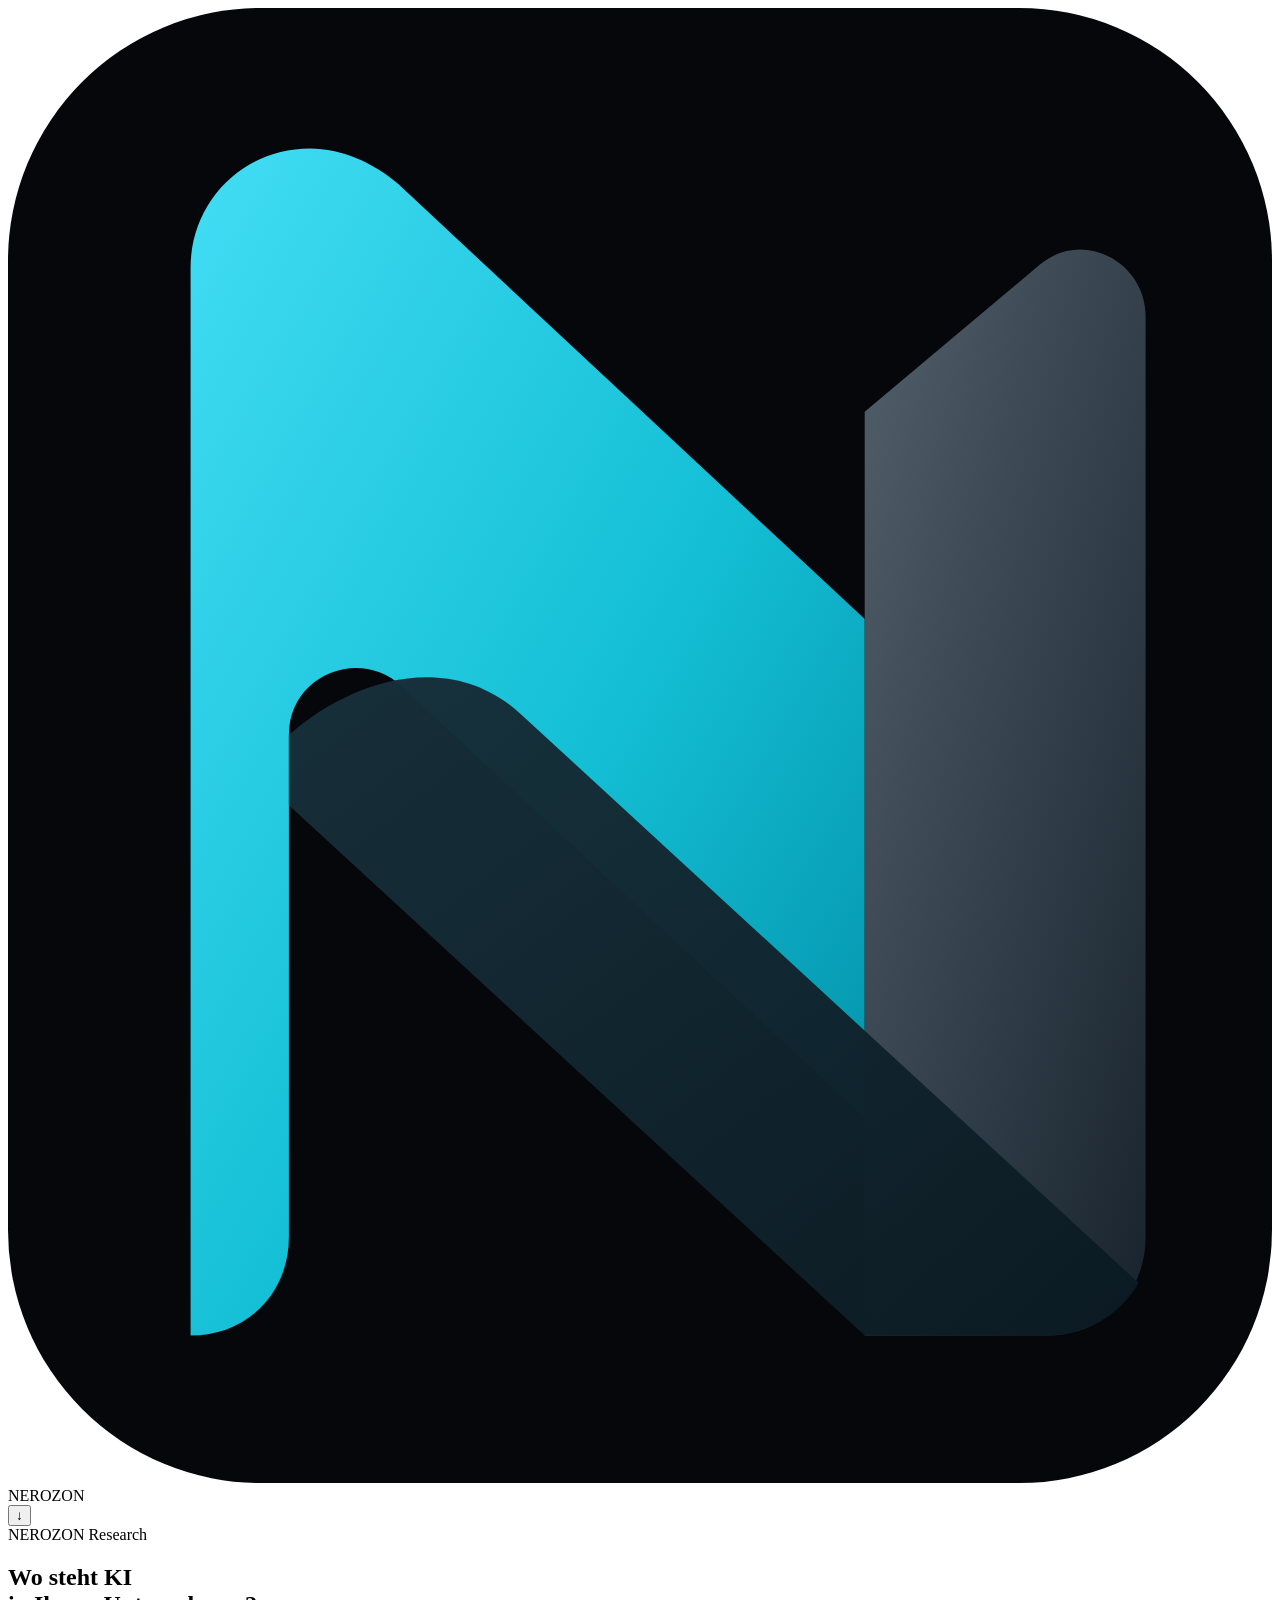
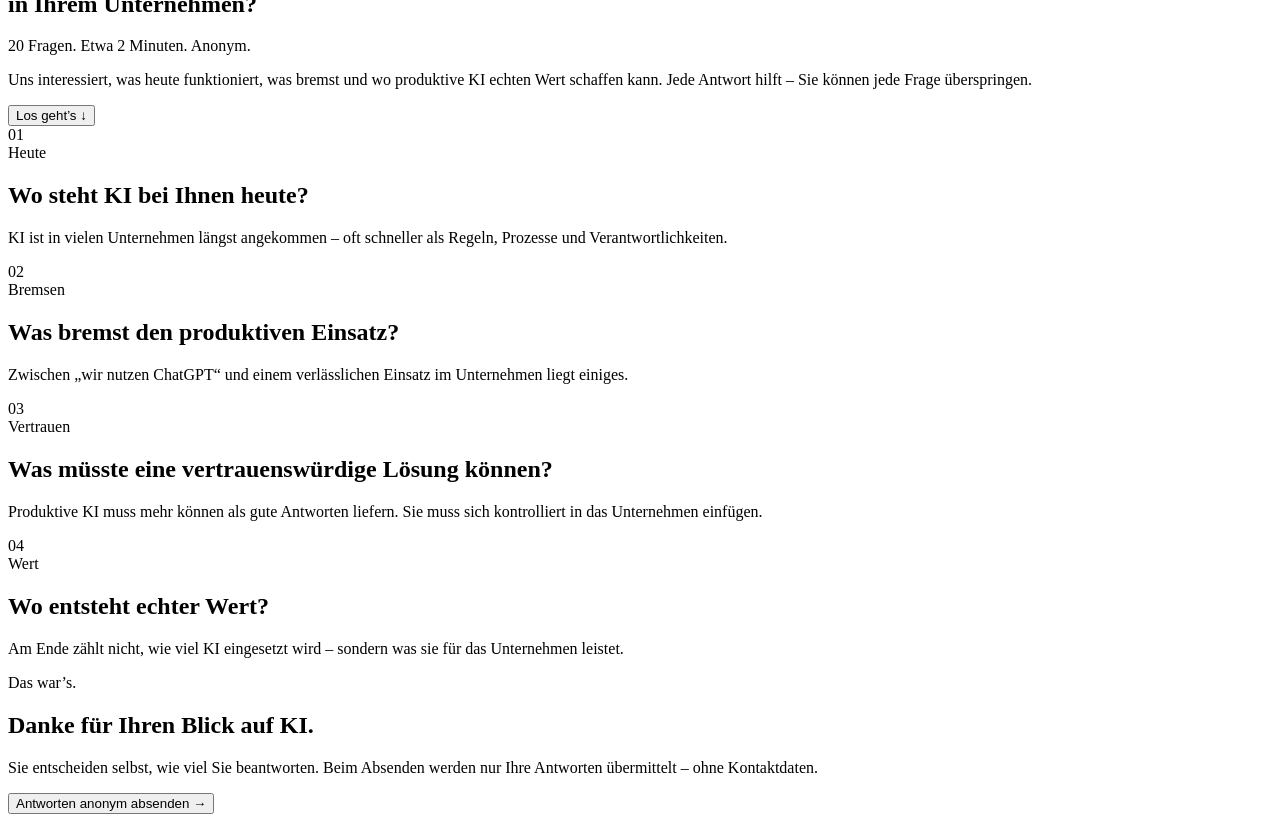
==== www/q/index.html @ 9af67f73 "feat: build questionnaire experience" ====
<!doctype html>
<html lang="de">
<head>
  <meta charset="utf-8">
  <meta name="viewport" content="width=device-width,initial-scale=1">
  <meta name="theme-color" content="#05070a">
  <title>NEROZON Research – 20 Fragen</title>
  <link rel="stylesheet" href="styles.css">
</head>
<body>
  <header class="hero" id="start">
    <div class="hero-glow"></div>
    <div class="brand-lockup" aria-label="NEROZON">
      <img src="../assets/brand/nerozon-mark.svg" alt="" class="brand-mark">
      <div class="wordmark">NEROZON</div>
    </div>
    <button class="scroll-cue" type="button" data-scroll="#intro" aria-label="Zur Einleitung scrollen"><span>↓</span></button>
  </header>

  <main>
    <section class="intro panel" id="intro">
      <div class="eyebrow">NEROZON Research</div>
      <h1>Wo steht KI<br>in Ihrem Unternehmen?</h1>
      <p>20 Fragen. Etwa 2 Minuten. Anonym.</p>
      <p class="muted">Uns interessiert, was heute funktioniert, was bremst und wo produktive KI echten Wert schaffen kann. Jede Antwort hilft – Sie können jede Frage überspringen.</p>
      <button class="continue" type="button" data-scroll="#package-1">Los geht’s <span>↓</span></button>
    </section>

    <form id="questionnaire" novalidate>
      <section class="question-package package-blue" id="package-1" data-package="1">
        <div class="package-shell">
          <div class="package-head"><span class="package-number">01</span><div><div class="eyebrow">Heute</div><h2>Wo steht KI bei Ihnen heute?</h2><p>KI ist in vielen Unternehmen längst angekommen – oft schneller als Regeln, Prozesse und Verantwortlichkeiten.</p></div></div>
          <div class="questions" id="questions-1"></div>
        </div>
      </section>
      <section class="question-package package-cyan" id="package-2" data-package="2">
        <div class="package-shell">
          <div class="package-head"><span class="package-number">02</span><div><div class="eyebrow">Bremsen</div><h2>Was bremst den produktiven Einsatz?</h2><p>Zwischen „wir nutzen ChatGPT“ und einem verlässlichen Einsatz im Unternehmen liegt einiges.</p></div></div>
          <div class="questions" id="questions-2"></div>
        </div>
      </section>
      <section class="question-package package-teal" id="package-3" data-package="3">
        <div class="package-shell">
          <div class="package-head"><span class="package-number">03</span><div><div class="eyebrow">Vertrauen</div><h2>Was müsste eine vertrauenswürdige Lösung können?</h2><p>Produktive KI muss mehr können als gute Antworten liefern. Sie muss sich kontrolliert in das Unternehmen einfügen.</p></div></div>
          <div class="questions" id="questions-3"></div>
        </div>
      </section>
      <section class="question-package package-green" id="package-4" data-package="4">
        <div class="package-shell">
          <div class="package-head"><span class="package-number">04</span><div><div class="eyebrow">Wert</div><h2>Wo entsteht echter Wert?</h2><p>Am Ende zählt nicht, wie viel KI eingesetzt wird – sondern was sie für das Unternehmen leistet.</p></div></div>
          <div class="questions" id="questions-4"></div>
        </div>
      </section>

      <section class="submit-panel panel" id="finish">
        <div class="eyebrow">Das war’s.</div>
        <h2>Danke für Ihren Blick auf KI.</h2>
        <p class="muted">Sie entscheiden selbst, wie viel Sie beantworten. Beim Absenden werden nur Ihre Antworten übermittelt – ohne Kontaktdaten.</p>
        <button class="submit-button" type="submit">Antworten anonym absenden <span>→</span></button>
        <div class="submit-state" id="submit-state" role="status" aria-live="polite"></div>
      </section>
    </form>

    <section class="contact panel" id="contact" hidden>
      <div class="eyebrow">Optional</div>
      <h2>Noch etwas, das Sie uns sagen möchten?</h2>
      <p class="muted">Diese Nachricht ist vollständig von Ihrer anonymen Umfrage getrennt.</p>
      <form id="contact-form">
        <label>Ihre Nachricht<textarea name="message" rows="5" placeholder="Ihre Nachricht an NEROZON"></textarea></label>
        <label>E-Mail <span>optional</span><input type="email" name="email" placeholder="name@unternehmen.de"></label>
        <button class="contact-button" type="submit">Nachricht senden <span>→</span></button>
        <div class="submit-state" id="contact-state" role="status" aria-live="polite"></div>
      </form>
    </section>
  </main>

  <div class="progress" aria-hidden="true"><span id="progress-bar"></span></div>
  <script src="app.js"></script>
</body>
</html>
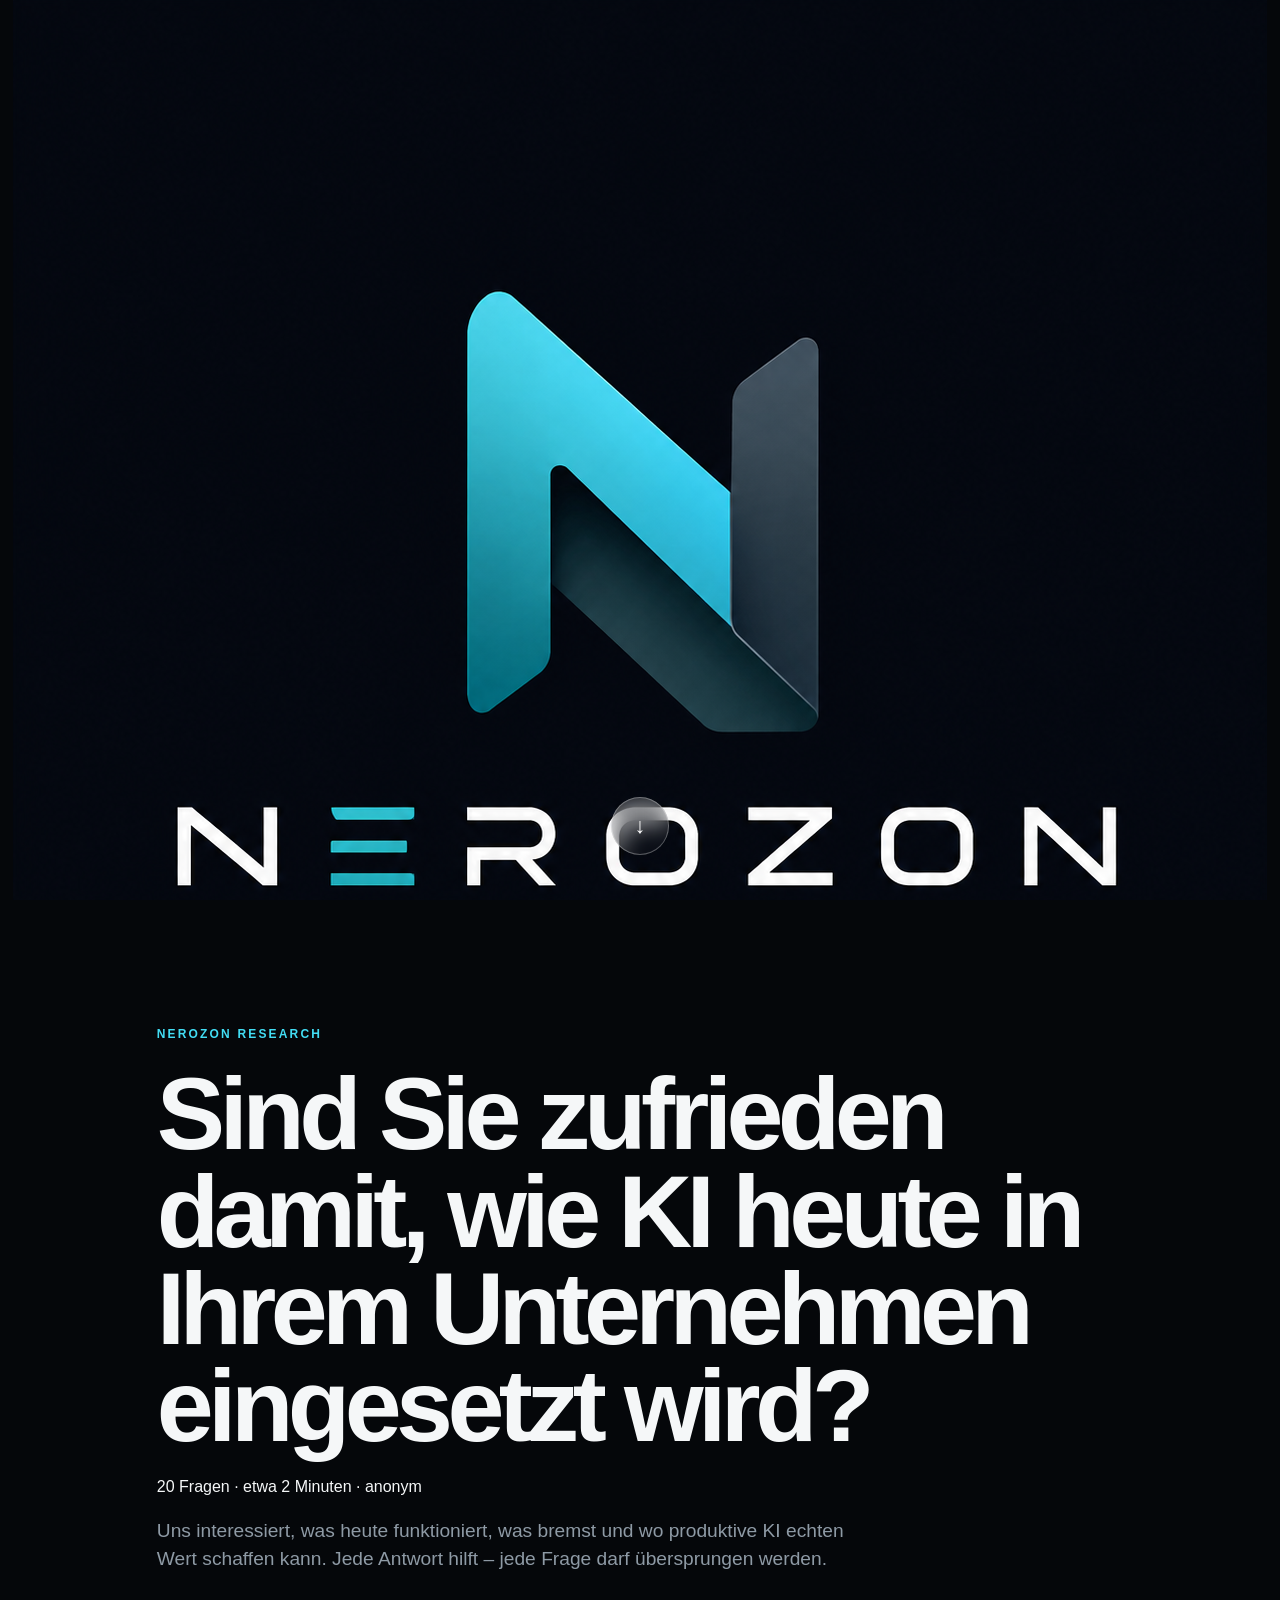
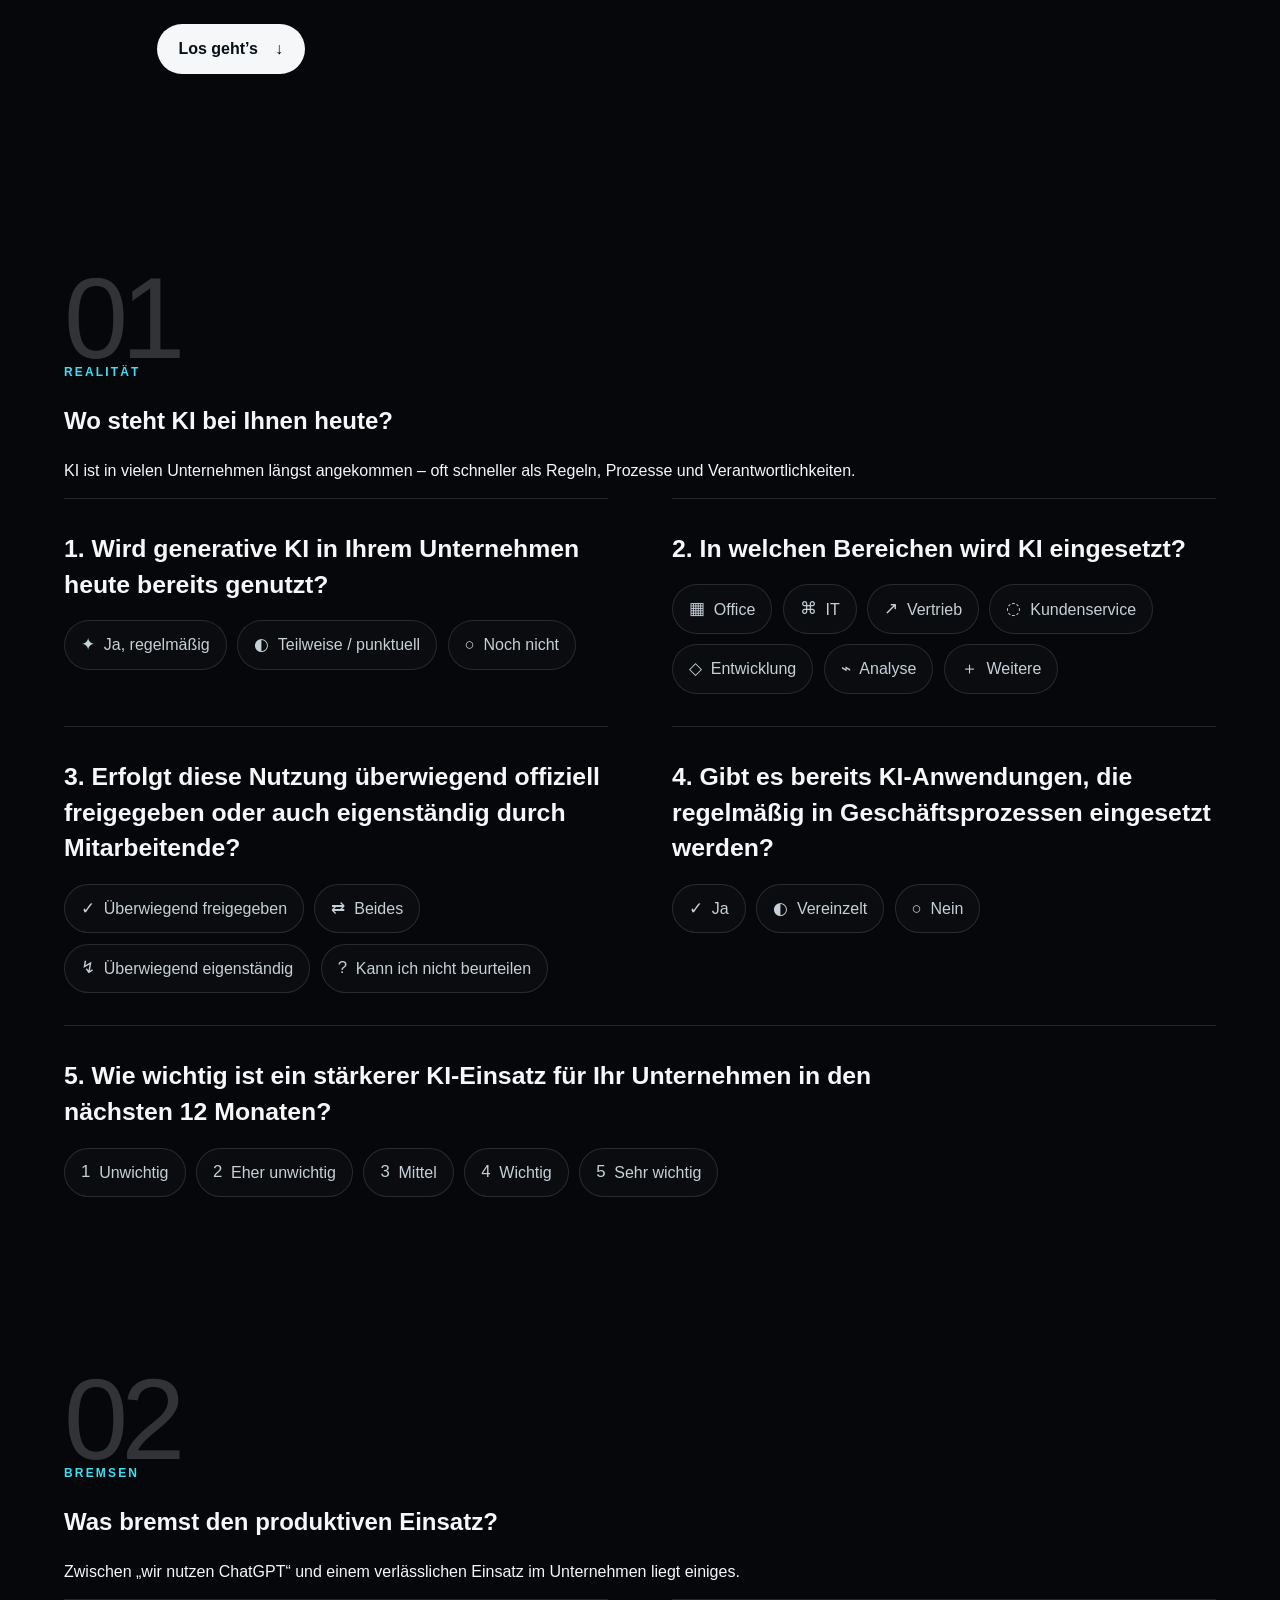
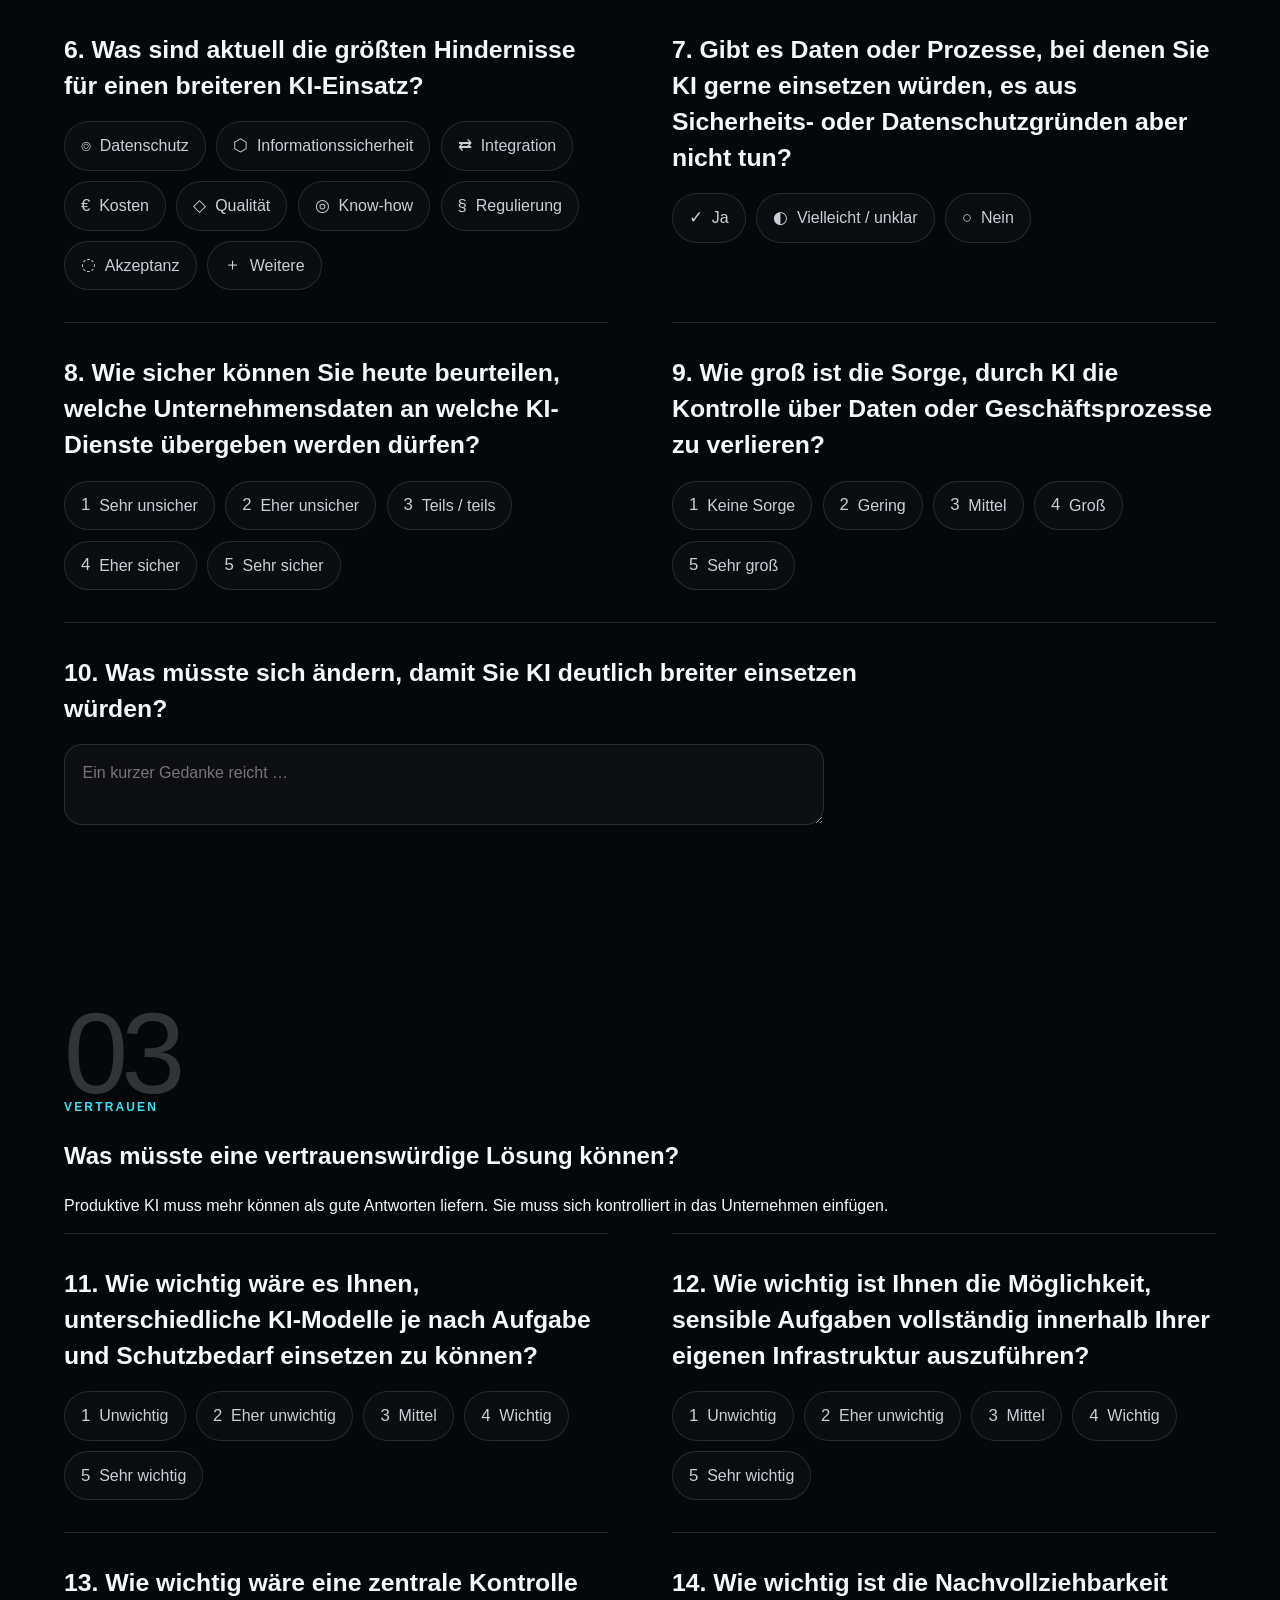
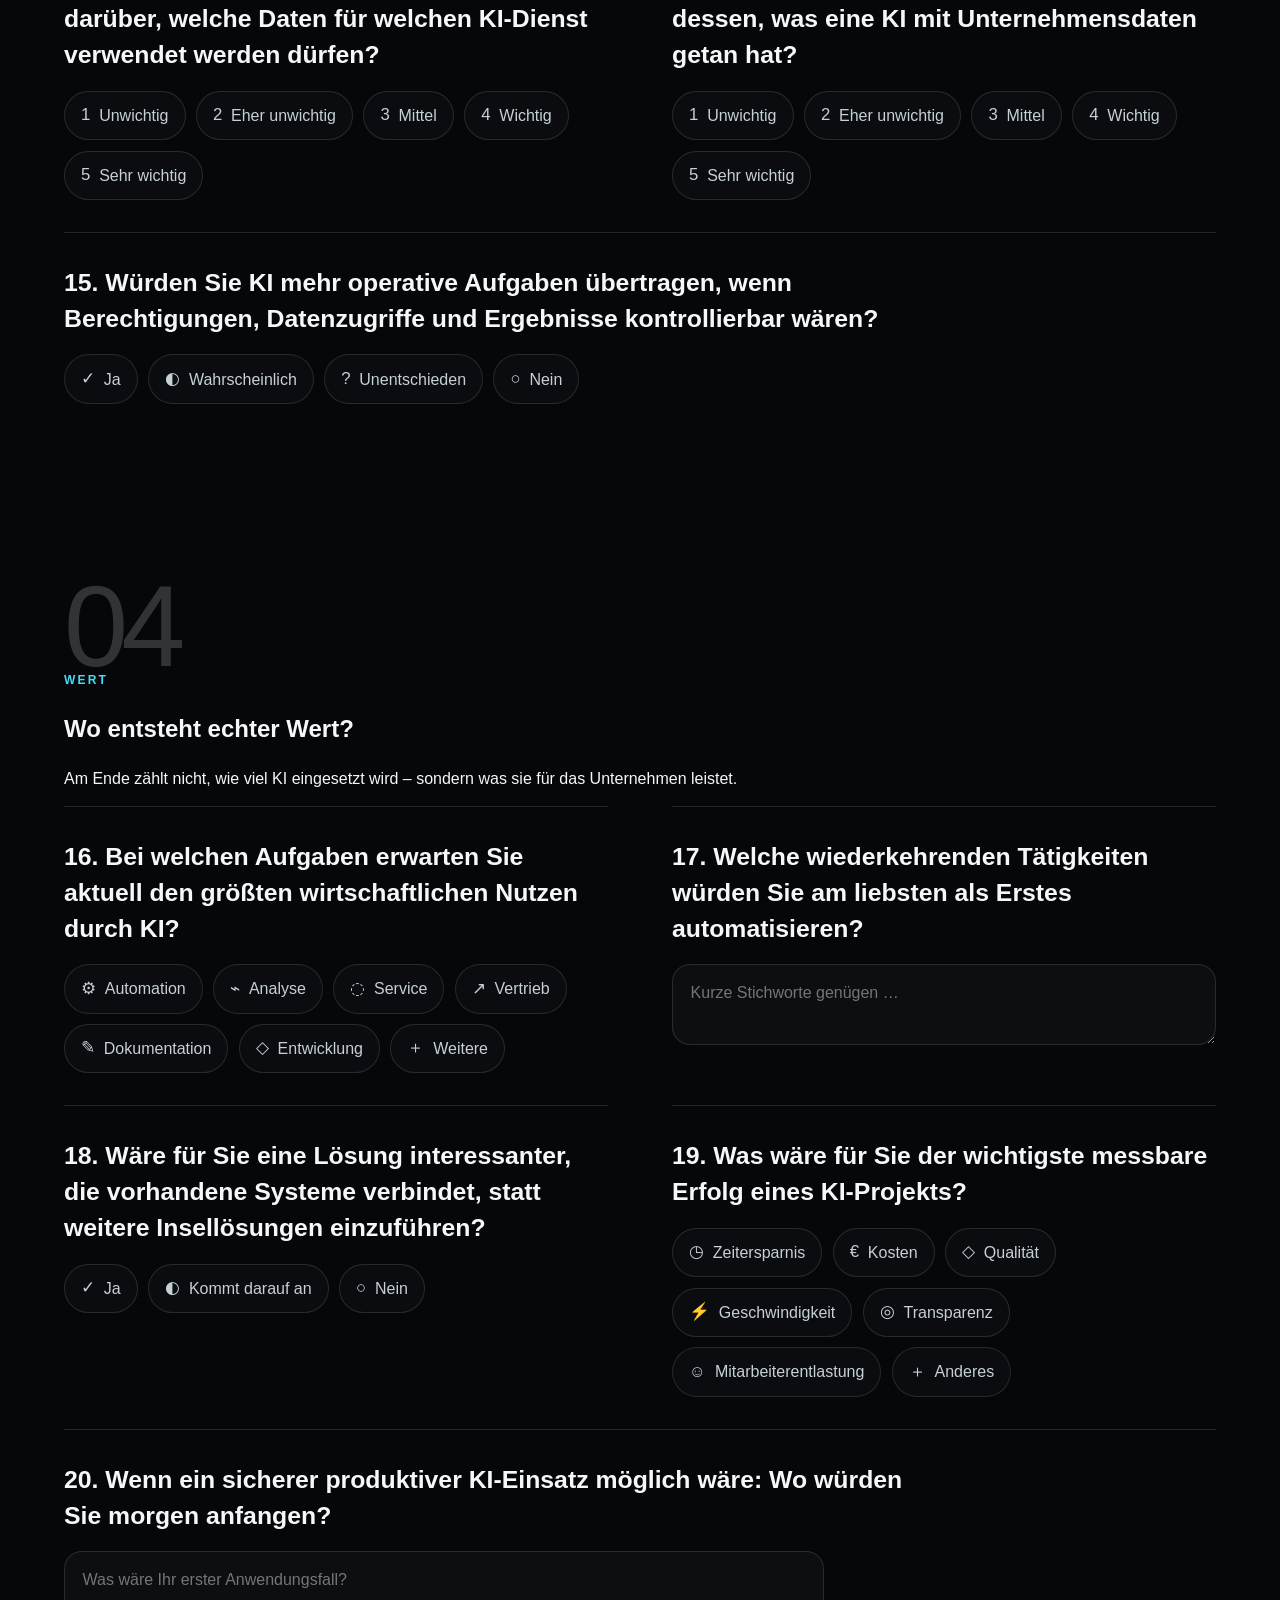
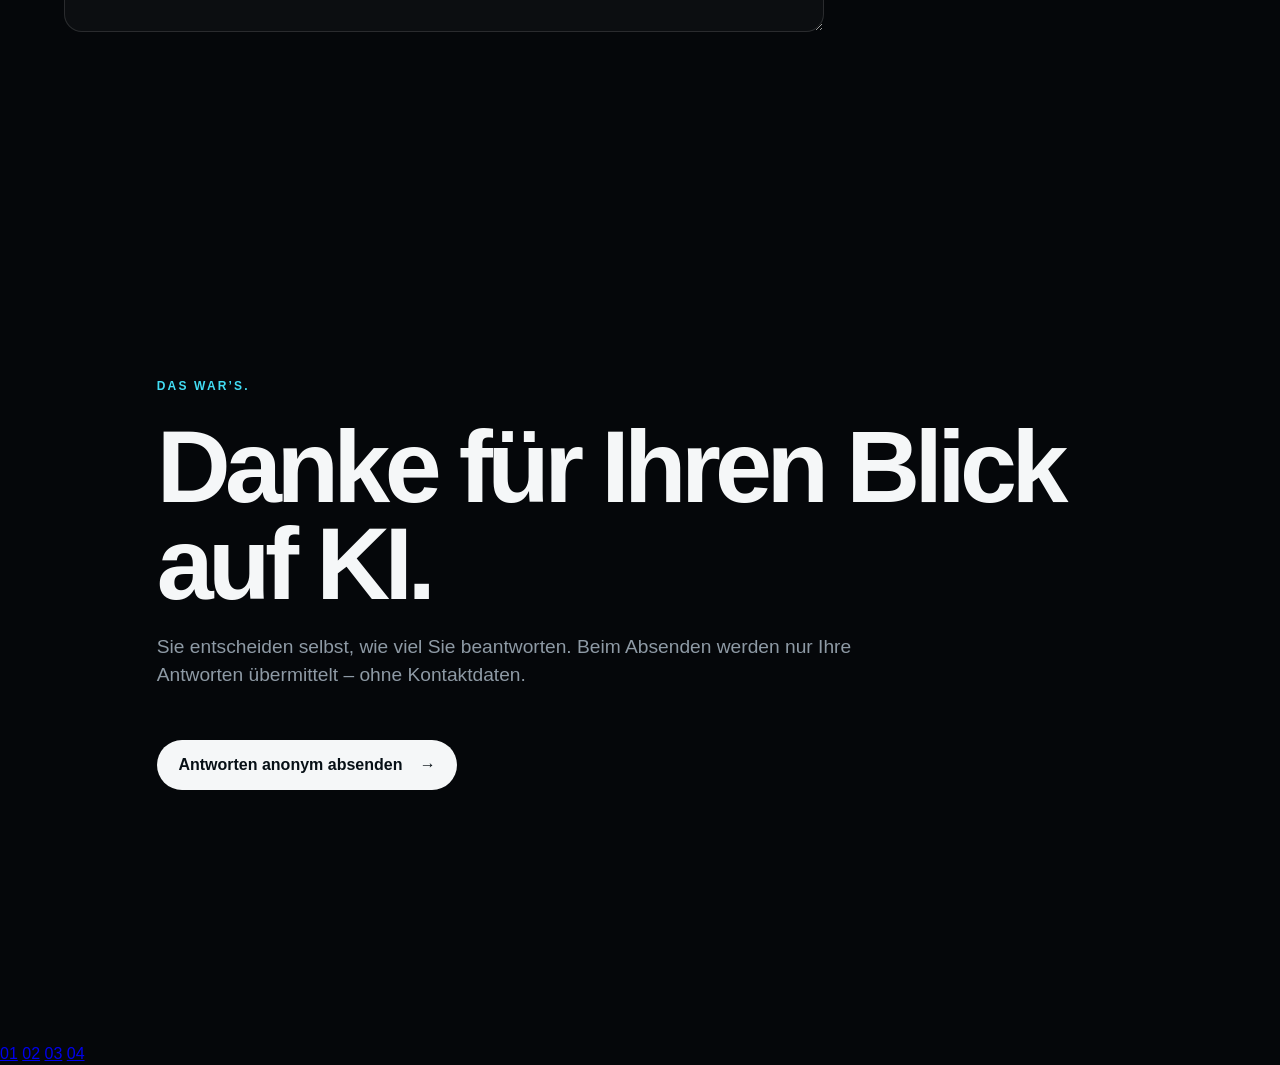
==== commit 15693e75: "feat: redesign questionnaire structure and brand treatment" ====
--- a/www/q/index.html
+++ b/www/q/index.html
@@ -3,78 +3,94 @@
 <head>
   <meta charset="utf-8">
   <meta name="viewport" content="width=device-width,initial-scale=1">
-  <meta name="theme-color" content="#05070a">
+  <meta name="theme-color" content="#030507">
   <title>NEROZON Research – 20 Fragen</title>
   <link rel="stylesheet" href="styles.css">
 </head>
 <body>
   <header class="hero" id="start">
-    <div class="hero-glow"></div>
-    <div class="brand-lockup" aria-label="NEROZON">
-      <img src="../assets/brand/nerozon-mark.svg" alt="" class="brand-mark">
-      <div class="wordmark">NEROZON</div>
-    </div>
+    <div class="hero-shade"></div>
+    <img src="../nerozon-logo.png" alt="NEROZON" class="hero-logo">
     <button class="scroll-cue" type="button" data-scroll="#intro" aria-label="Zur Einleitung scrollen"><span>↓</span></button>
   </header>
 
   <main>
-    <section class="intro panel" id="intro">
-      <div class="eyebrow">NEROZON Research</div>
-      <h1>Wo steht KI<br>in Ihrem Unternehmen?</h1>
-      <p>20 Fragen. Etwa 2 Minuten. Anonym.</p>
-      <p class="muted">Uns interessiert, was heute funktioniert, was bremst und wo produktive KI echten Wert schaffen kann. Jede Antwort hilft – Sie können jede Frage überspringen.</p>
-      <button class="continue" type="button" data-scroll="#package-1">Los geht’s <span>↓</span></button>
+    <section class="intro panel scenic scenic-reality" id="intro">
+      <div class="content-card intro-copy">
+        <div class="eyebrow">NEROZON Research</div>
+        <h1>Sind Sie zufrieden damit, wie KI heute in Ihrem Unternehmen eingesetzt wird?</h1>
+        <p class="factline">20 Fragen · etwa 2 Minuten · anonym</p>
+        <p class="muted">Uns interessiert, was heute funktioniert, was bremst und wo produktive KI echten Wert schaffen kann. Jede Antwort hilft – jede Frage darf übersprungen werden.</p>
+        <button class="continue" type="button" data-scroll="#package-1">Los geht’s <span>↓</span></button>
+      </div>
     </section>
 
     <form id="questionnaire" novalidate>
-      <section class="question-package package-blue" id="package-1" data-package="1">
-        <div class="package-shell">
-          <div class="package-head"><span class="package-number">01</span><div><div class="eyebrow">Heute</div><h2>Wo steht KI bei Ihnen heute?</h2><p>KI ist in vielen Unternehmen längst angekommen – oft schneller als Regeln, Prozesse und Verantwortlichkeiten.</p></div></div>
-          <div class="questions" id="questions-1"></div>
+      <section class="question-package scenic scenic-reality" id="package-1" data-package="1">
+        <div class="chapter-intro">
+          <span class="package-number">01</span>
+          <div><div class="eyebrow">Realität</div><h2>Wo steht KI bei Ihnen heute?</h2><p>KI ist in vielen Unternehmen längst angekommen – oft schneller als Regeln, Prozesse und Verantwortlichkeiten.</p></div>
         </div>
-      </section>
-      <section class="question-package package-cyan" id="package-2" data-package="2">
-        <div class="package-shell">
-          <div class="package-head"><span class="package-number">02</span><div><div class="eyebrow">Bremsen</div><h2>Was bremst den produktiven Einsatz?</h2><p>Zwischen „wir nutzen ChatGPT“ und einem verlässlichen Einsatz im Unternehmen liegt einiges.</p></div></div>
-          <div class="questions" id="questions-2"></div>
-        </div>
-      </section>
-      <section class="question-package package-teal" id="package-3" data-package="3">
-        <div class="package-shell">
-          <div class="package-head"><span class="package-number">03</span><div><div class="eyebrow">Vertrauen</div><h2>Was müsste eine vertrauenswürdige Lösung können?</h2><p>Produktive KI muss mehr können als gute Antworten liefern. Sie muss sich kontrolliert in das Unternehmen einfügen.</p></div></div>
-          <div class="questions" id="questions-3"></div>
-        </div>
-      </section>
-      <section class="question-package package-green" id="package-4" data-package="4">
-        <div class="package-shell">
-          <div class="package-head"><span class="package-number">04</span><div><div class="eyebrow">Wert</div><h2>Wo entsteht echter Wert?</h2><p>Am Ende zählt nicht, wie viel KI eingesetzt wird – sondern was sie für das Unternehmen leistet.</p></div></div>
-          <div class="questions" id="questions-4"></div>
-        </div>
+        <div class="questions" id="questions-1"></div>
       </section>
 
-      <section class="submit-panel panel" id="finish">
-        <div class="eyebrow">Das war’s.</div>
-        <h2>Danke für Ihren Blick auf KI.</h2>
-        <p class="muted">Sie entscheiden selbst, wie viel Sie beantworten. Beim Absenden werden nur Ihre Antworten übermittelt – ohne Kontaktdaten.</p>
-        <button class="submit-button" type="submit">Antworten anonym absenden <span>→</span></button>
-        <div class="submit-state" id="submit-state" role="status" aria-live="polite"></div>
+      <section class="question-package scenic scenic-friction" id="package-2" data-package="2">
+        <div class="chapter-intro">
+          <span class="package-number">02</span>
+          <div><div class="eyebrow">Bremsen</div><h2>Was bremst den produktiven Einsatz?</h2><p>Zwischen „wir nutzen ChatGPT“ und einem verlässlichen Einsatz im Unternehmen liegt einiges.</p></div>
+        </div>
+        <div class="questions" id="questions-2"></div>
+      </section>
+
+      <section class="question-package scenic scenic-control" id="package-3" data-package="3">
+        <div class="chapter-intro">
+          <span class="package-number">03</span>
+          <div><div class="eyebrow">Vertrauen</div><h2>Was müsste eine vertrauenswürdige Lösung können?</h2><p>Produktive KI muss mehr können als gute Antworten liefern. Sie muss sich kontrolliert in das Unternehmen einfügen.</p></div>
+        </div>
+        <div class="questions" id="questions-3"></div>
+      </section>
+
+      <section class="question-package scenic scenic-value" id="package-4" data-package="4">
+        <div class="chapter-intro">
+          <span class="package-number">04</span>
+          <div><div class="eyebrow">Wert</div><h2>Wo entsteht echter Wert?</h2><p>Am Ende zählt nicht, wie viel KI eingesetzt wird – sondern was sie für das Unternehmen leistet.</p></div>
+        </div>
+        <div class="questions" id="questions-4"></div>
+      </section>
+
+      <section class="submit-panel panel scenic scenic-flow" id="finish">
+        <div class="content-card finish-card">
+          <div class="eyebrow">Das war’s.</div>
+          <h2>Danke für Ihren Blick auf KI.</h2>
+          <p class="muted">Sie entscheiden selbst, wie viel Sie beantworten. Beim Absenden werden nur Ihre Antworten übermittelt – ohne Kontaktdaten.</p>
+          <button class="submit-button" type="submit">Antworten anonym absenden <span>→</span></button>
+          <div class="submit-state" id="submit-state" role="status" aria-live="polite"></div>
+        </div>
       </section>
     </form>
 
     <section class="contact panel" id="contact" hidden>
-      <div class="eyebrow">Optional</div>
-      <h2>Noch etwas, das Sie uns sagen möchten?</h2>
-      <p class="muted">Diese Nachricht ist vollständig von Ihrer anonymen Umfrage getrennt.</p>
-      <form id="contact-form">
-        <label>Ihre Nachricht<textarea name="message" rows="5" placeholder="Ihre Nachricht an NEROZON"></textarea></label>
-        <label>E-Mail <span>optional</span><input type="email" name="email" placeholder="name@unternehmen.de"></label>
-        <button class="contact-button" type="submit">Nachricht senden <span>→</span></button>
-        <div class="submit-state" id="contact-state" role="status" aria-live="polite"></div>
-      </form>
+      <div class="contact-inner">
+        <div class="eyebrow">Optional · separat</div>
+        <h2>Noch etwas, das Sie uns sagen möchten?</h2>
+        <p class="muted">Diese Nachricht ist technisch und fachlich von Ihrer anonymen Umfrage getrennt.</p>
+        <form id="contact-form">
+          <label>Ihre Nachricht<textarea name="message" rows="5" placeholder="Ihre Nachricht an NEROZON"></textarea></label>
+          <label>E-Mail <span>optional</span><input type="email" name="email" placeholder="name@unternehmen.de"></label>
+          <button class="contact-button" type="submit">Nachricht senden <span>→</span></button>
+          <div class="submit-state" id="contact-state" role="status" aria-live="polite"></div>
+        </form>
+      </div>
     </section>
   </main>
 
   <div class="progress" aria-hidden="true"><span id="progress-bar"></span></div>
+  <nav class="chapter-progress" aria-label="Fortschritt">
+    <a href="#package-1" data-chapter="1">01</a><i></i>
+    <a href="#package-2" data-chapter="2">02</a><i></i>
+    <a href="#package-3" data-chapter="3">03</a><i></i>
+    <a href="#package-4" data-chapter="4">04</a>
+  </nav>
   <script src="app.js"></script>
 </body>
 </html>
--- a/www/q/styles.css
+++ b/www/q/styles.css
@@ -0,0 +1 @@
+:root{--bg:#05070a;--surface:#0b1015;--text:#f5f7f8;--muted:#8e9aa5;--line:rgba(255,255,255,.12);--accent:#42ddf4;--max:1120px}*{box-sizing:border-box}html{scroll-behavior:smooth;background:var(--bg)}body{margin:0;background:var(--bg);color:var(--text);font-family:-apple-system,BlinkMacSystemFont,"Segoe UI",Inter,Helvetica,Arial,sans-serif;line-height:1.45}.hero{height:100svh;display:grid;place-items:center;position:relative;overflow:hidden;background:radial-gradient(circle at 50% 45%,#0c222c 0,#071016 34%,#05070a 68%)}.hero-glow{position:absolute;width:65vmin;height:65vmin;border-radius:50%;background:radial-gradient(circle,rgba(66,221,244,.12),transparent 68%);filter:blur(18px);animation:breathe 5s ease-in-out infinite}.brand-lockup{position:relative;text-align:center;transform:translateY(-3vh)}.brand-mark{display:block;width:min(40vw,300px);height:min(47vw,350px);margin:auto;filter:drop-shadow(0 24px 80px rgba(20,191,213,.18))}.wordmark{font-weight:700;letter-spacing:.22em;font-size:clamp(2rem,5vw,4.6rem);margin-top:1rem}.scroll-cue{position:absolute;bottom:5vh;width:58px;height:58px;border-radius:50%;border:1px solid rgba(255,255,255,.3);background:rgba(255,255,255,.03);color:#fff;font-size:1.35rem;cursor:pointer;backdrop-filter:blur(12px);animation:cue 2s ease-in-out infinite}.panel{min-height:100svh;max-width:var(--max);margin:auto;padding:12vh 6vw;display:flex;flex-direction:column;justify-content:center}.intro h1,.submit-panel h2,.contact h2{font-size:clamp(3rem,8vw,7.5rem);line-height:.95;letter-spacing:-.055em;margin:.2em 0}.intro>p:first-of-type{font-size:clamp(1.25rem,2vw,1.8rem);color:#d8e0e5}.muted{max-width:720px;color:var(--muted);font-size:clamp(1rem,1.5vw,1.25rem)}.eyebrow{text-transform:uppercase;letter-spacing:.18em;font-size:.75rem;font-weight:700;color:var(--accent);margin-bottom:1.4rem}.continue,.submit-button,.contact-button{align-self:flex-start;margin-top:2rem;border:0;border-radius:999px;padding:1rem 1.35rem;background:#f5f7f8;color:#071016;font-weight:700;font-size:1rem;cursor:pointer}.continue span,.submit-button span,.contact-button span{margin-left:.8rem}.question-package{min-height:120svh;position:relative;padding:8vh 5vw}.package-shell{position:relative;max-width:var(--max);margin:auto;padding:7vh clamp(1rem,4vw,4rem);border:1px solid var(--line);border-radius:40px;background:linear-gradient(145deg,rgba(255,255,255,.055),rgba(255,255,255,.018));box-shadow:0 40px 120px rgba(0,0,0,.35);backdrop-filter:blur(20px)}.package-head{display:grid;grid-template-columns:auto 1fr;gap:clamp(1rem,4vw,4rem);align-items:start;margin-bottom:4rem}.package-number{font-size:clamp(3.5rem,9vw,8rem);line-height:.8;font-weight:200;letter-spacing:-.06em;color:rgba(255,255,255,.18)}.package-head h2{font-size:clamp(2rem,4vw,4rem);line-height:1;letter-spacing:-.04em;margin:0 0 1rem}.package-head p{max-width:680px;color:var(--muted);font-size:1.1rem}.question{padding:2rem 0;border-top:1px solid var(--line)}.question-title{font-size:clamp(1.15rem,2vw,1.55rem);font-weight:650;margin:0 0 1.1rem;max-width:850px}.answers{display:flex;flex-wrap:wrap;gap:.65rem}.answer{position:relative}.answer input{position:absolute;opacity:0;pointer-events:none}.answer label{display:flex;align-items:center;gap:.55rem;border:1px solid var(--line);border-radius:999px;padding:.72rem 1rem;color:#c6d0d7;background:rgba(255,255,255,.025);cursor:pointer;transition:.2s ease}.answer label:hover{border-color:rgba(255,255,255,.35);transform:translateY(-1px)}.answer input:focus-visible+label{outline:2px solid #fff;outline-offset:3px}.answer input:checked+label{color:#071016;background:var(--choice,#42ddf4);border-color:transparent;box-shadow:0 8px 30px color-mix(in srgb,var(--choice,#42ddf4) 25%,transparent)}.answer-icon{font-size:1.05em}.text-answer{width:min(100%,760px);border:1px solid var(--line);border-radius:18px;background:rgba(255,255,255,.03);color:#fff;padding:1rem 1.1rem;font:inherit;resize:vertical;min-height:64px}.text-answer:focus{outline:2px solid var(--choice,#42ddf4);outline-offset:2px}.package-blue{--choice:#5ca7ff;background:radial-gradient(circle at 10% 25%,rgba(46,109,200,.16),transparent 36%)}.package-cyan{--choice:#42ddf4;background:radial-gradient(circle at 90% 30%,rgba(66,221,244,.13),transparent 38%)}.package-teal{--choice:#45d7bd;background:radial-gradient(circle at 10% 60%,rgba(69,215,189,.13),transparent 38%)}.package-green{--choice:#75d99a;background:radial-gradient(circle at 90% 55%,rgba(117,217,154,.13),transparent 38%)}.submit-panel{align-items:flex-start}.submit-state{margin-top:1rem;color:var(--muted)}.contact[hidden]{display:none}.contact form{width:min(100%,720px);display:grid;gap:1.2rem;margin-top:2rem}.contact label{display:grid;gap:.55rem;font-weight:650}.contact label span{font-weight:400;color:var(--muted);font-size:.85rem}.contact textarea,.contact input{border:1px solid var(--line);border-radius:18px;background:rgba(255,255,255,.035);color:#fff;padding:1rem;font:inherit}.progress{position:fixed;z-index:20;top:0;left:0;width:100%;height:2px;background:transparent}.progress span{display:block;width:0;height:100%;background:linear-gradient(90deg,#5ca7ff,#42ddf4,#75d99a)}@keyframes cue{0%,100%{transform:translateY(0)}50%{transform:translateY(8px)}}@keyframes breathe{0%,100%{transform:scale(.95);opacity:.65}50%{transform:scale(1.05);opacity:1}}@media(min-width:900px){.package-shell{position:sticky;top:5vh;min-height:90svh}.questions{display:grid;grid-template-columns:1fr 1fr;column-gap:4rem}.question:nth-child(5){grid-column:1/-1}}@media(max-width:700px){.brand-mark{width:52vw;height:auto}.wordmark{font-size:2rem}.panel{padding:10vh 7vw}.question-package{padding:5vh 4vw;min-height:auto}.package-shell{border-radius:28px;padding:5vh 5vw}.package-head{grid-template-columns:1fr;gap:1.4rem}.package-number{font-size:4rem}.question{padding:1.55rem 0}.answer label{padding:.65rem .85rem;font-size:.92rem}}@media(prefers-reduced-motion:reduce){html{scroll-behavior:auto}.hero-glow,.scroll-cue{animation:none}.answer label{transition:none}}
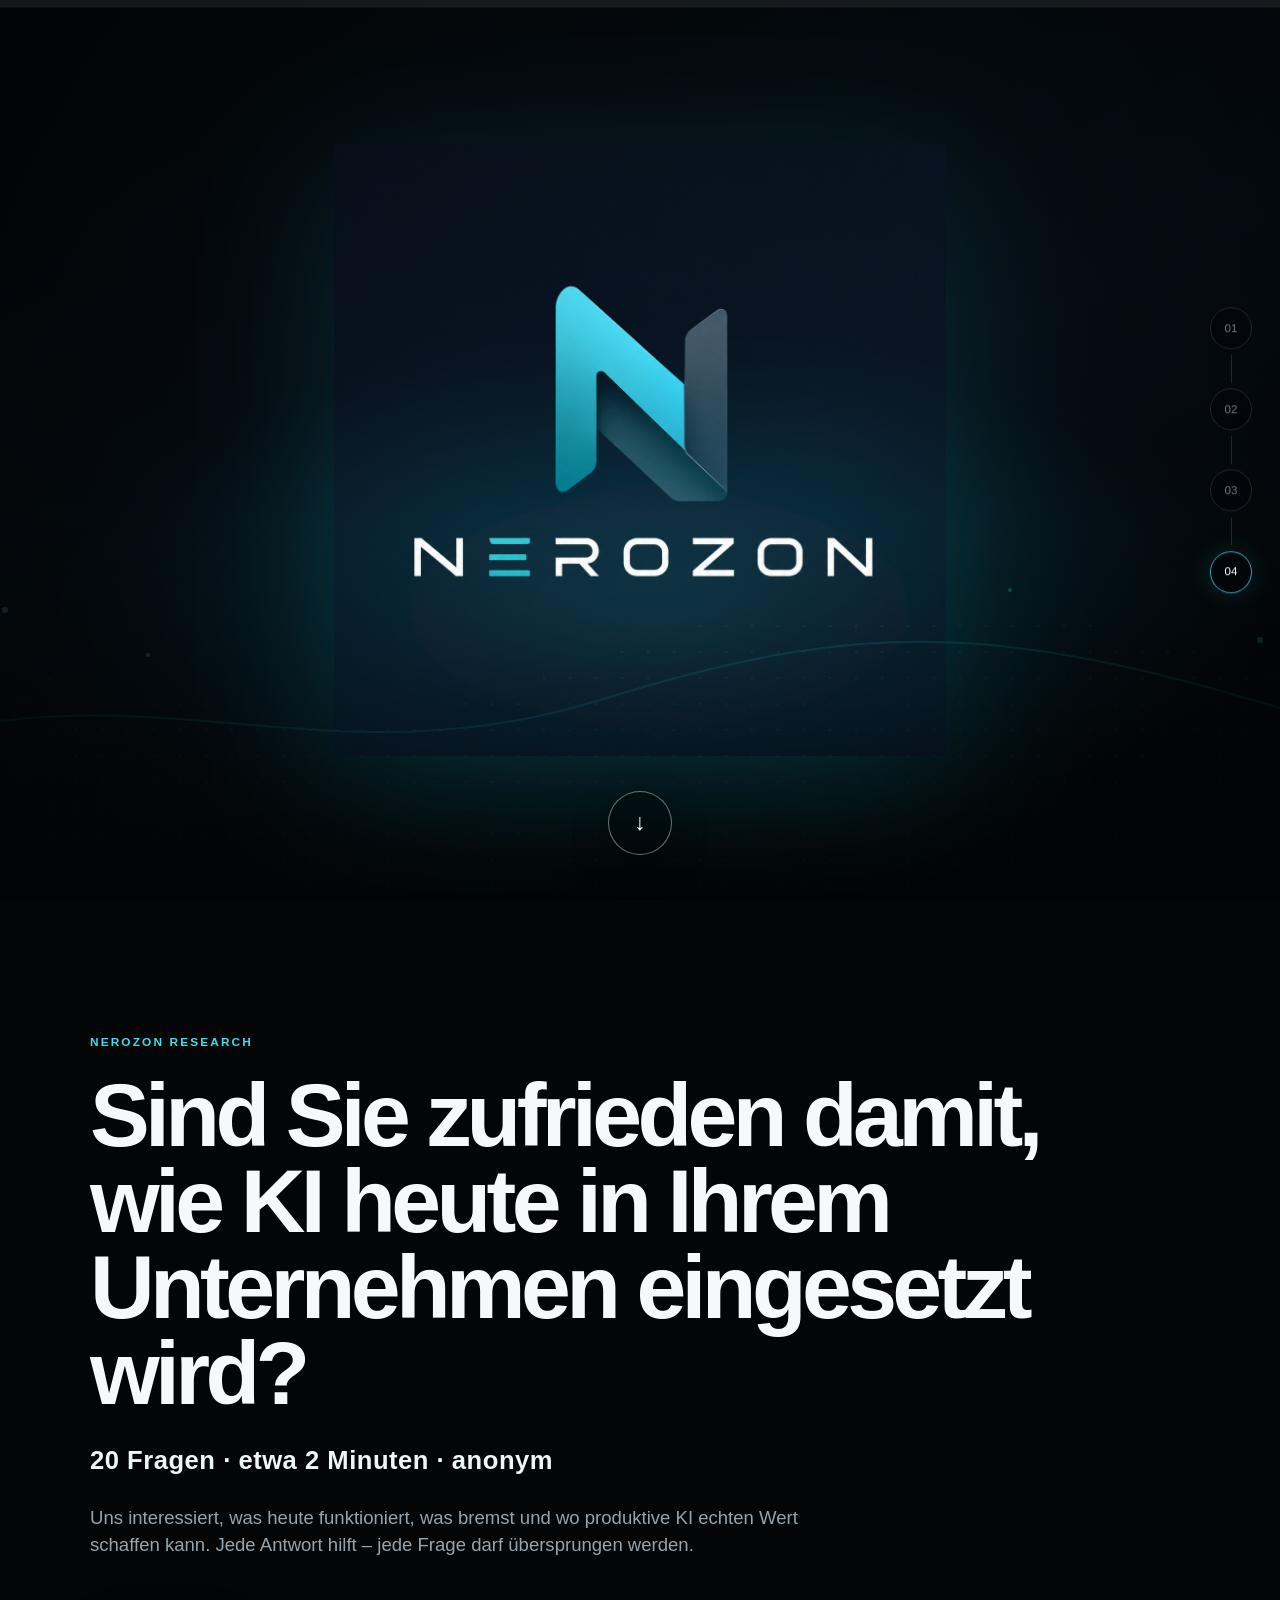
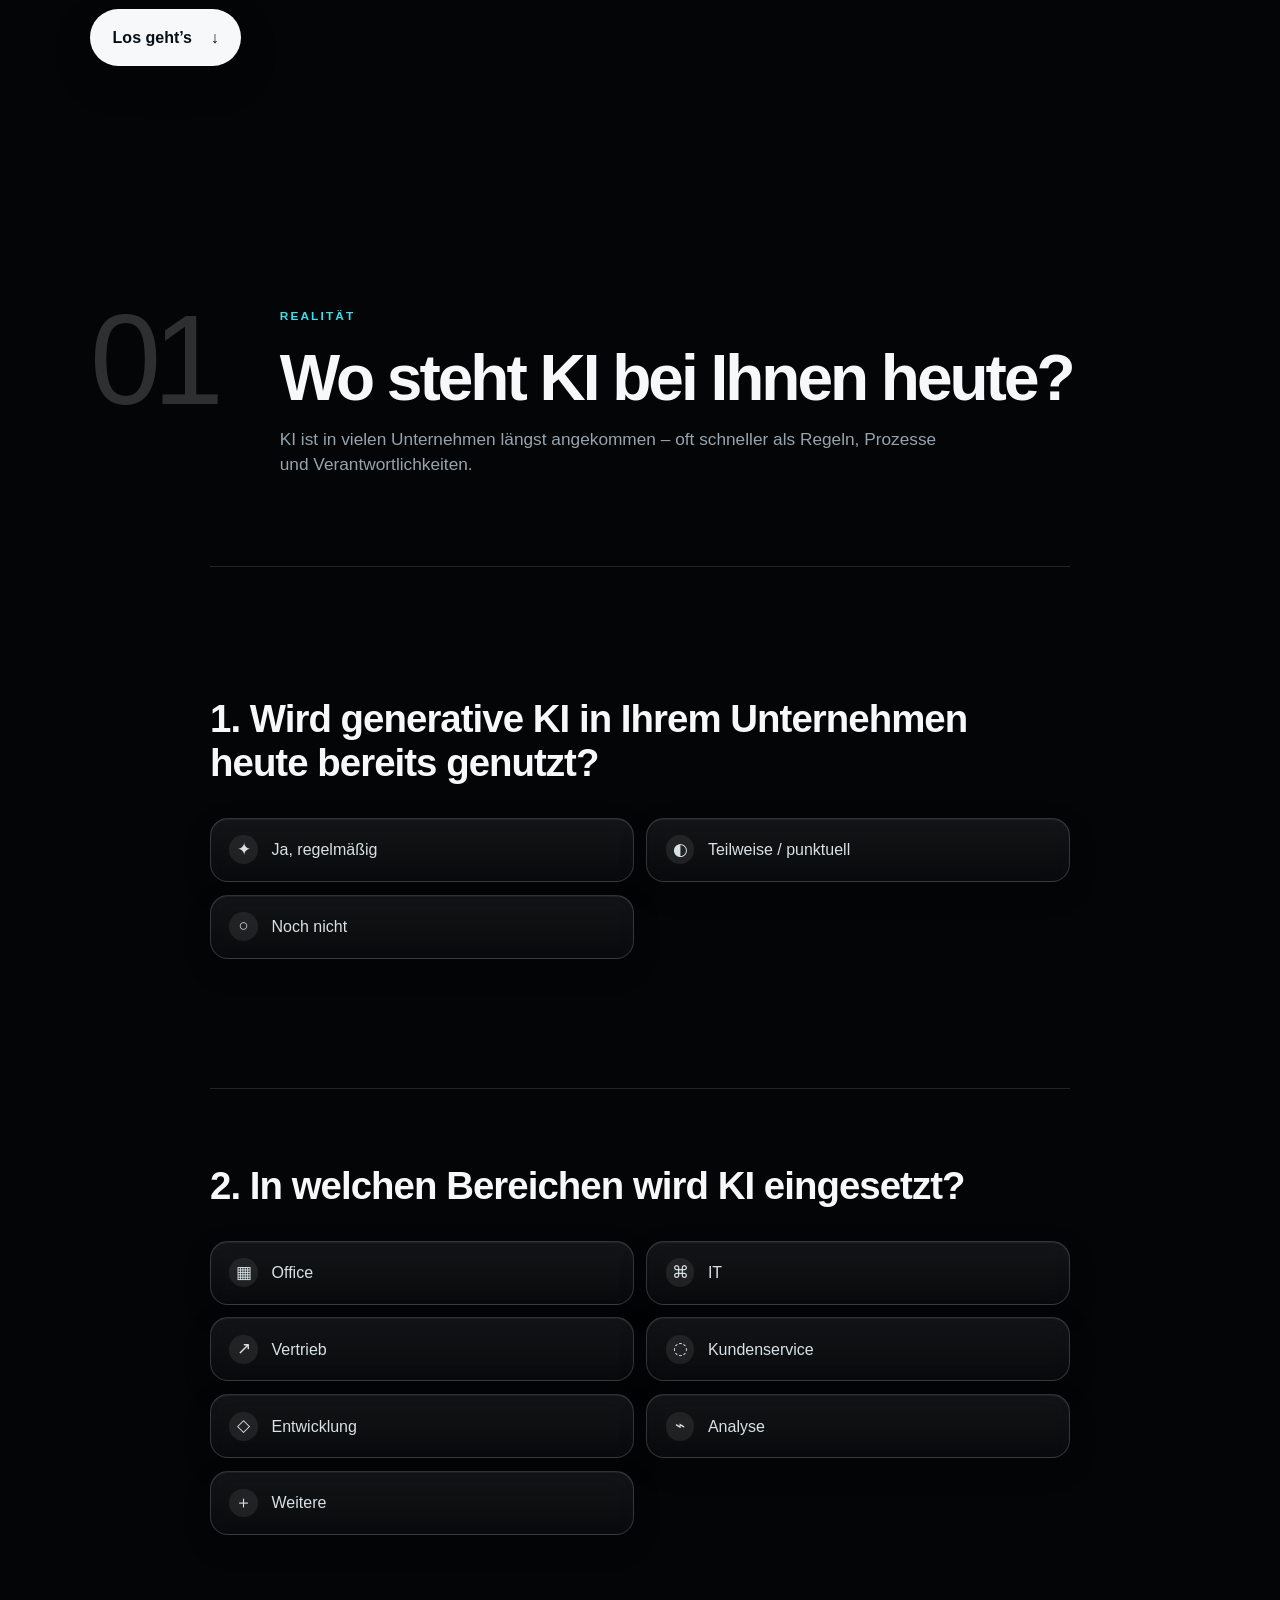
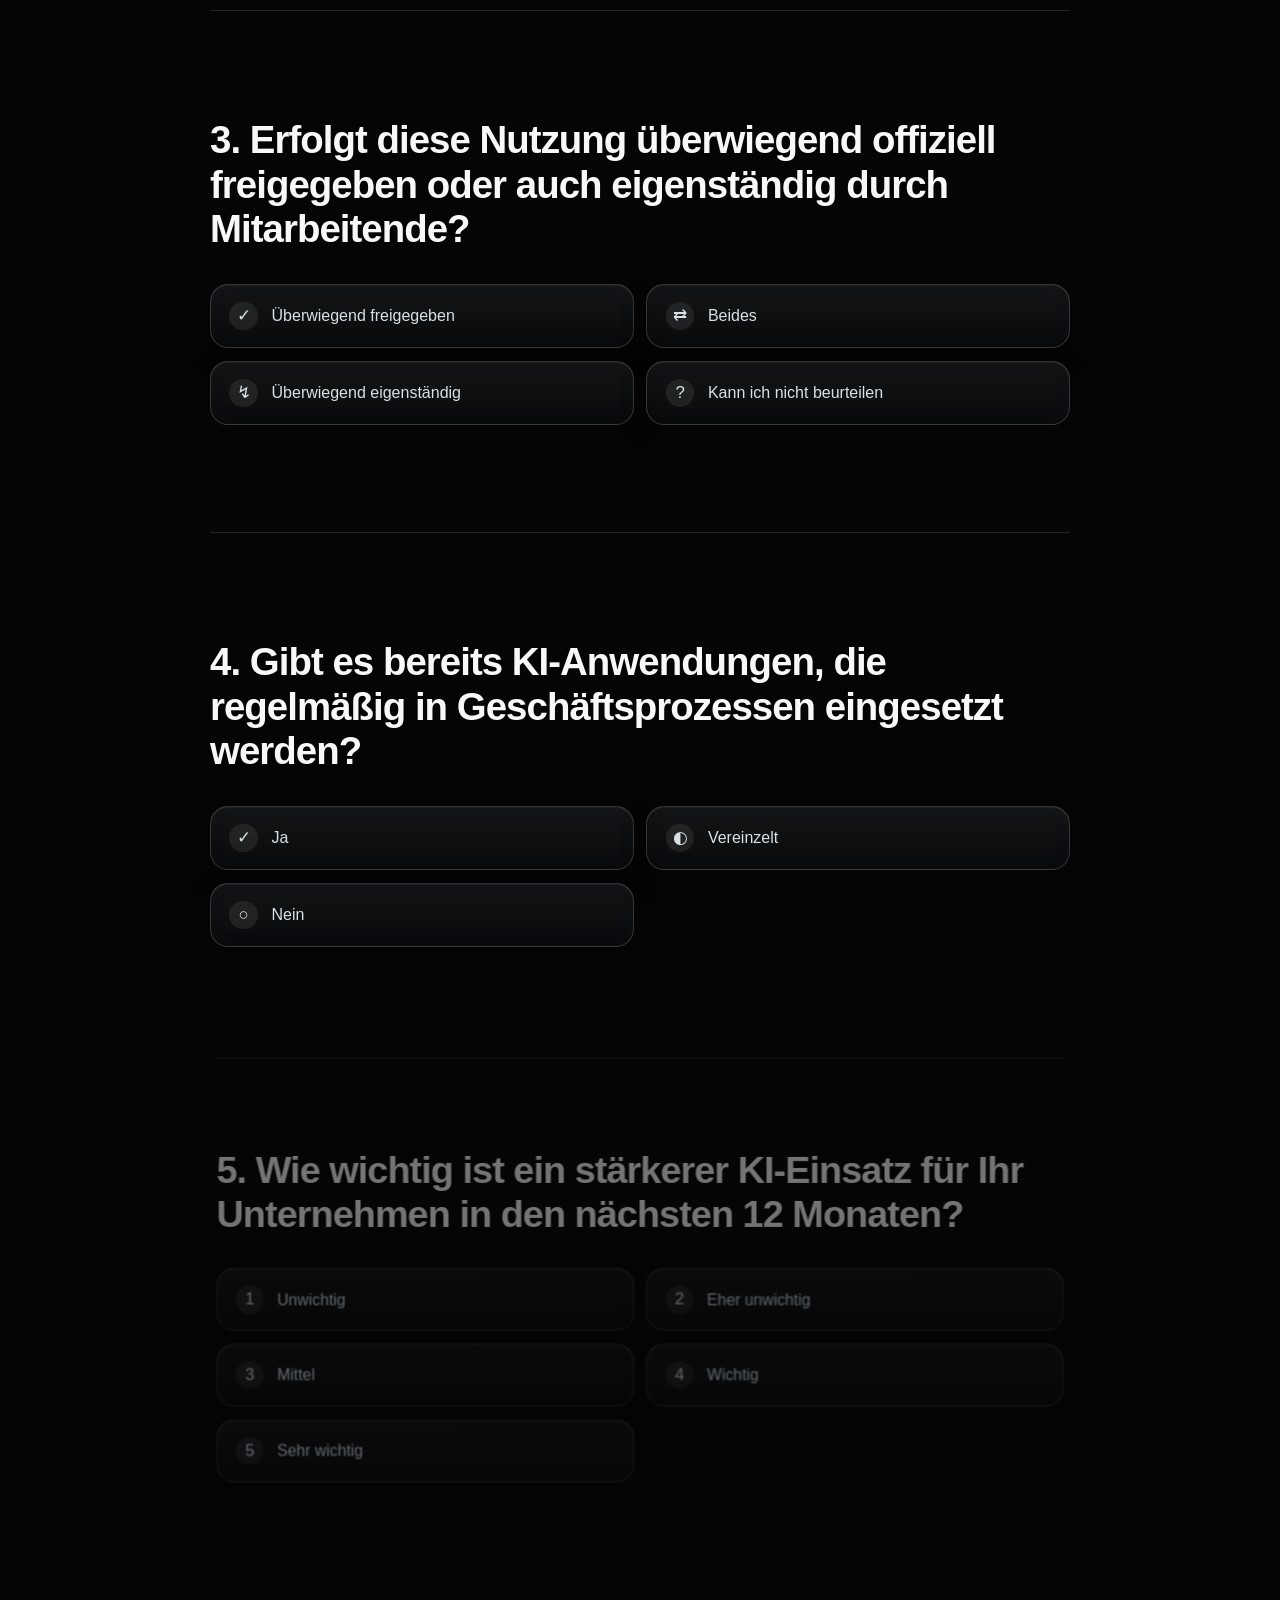
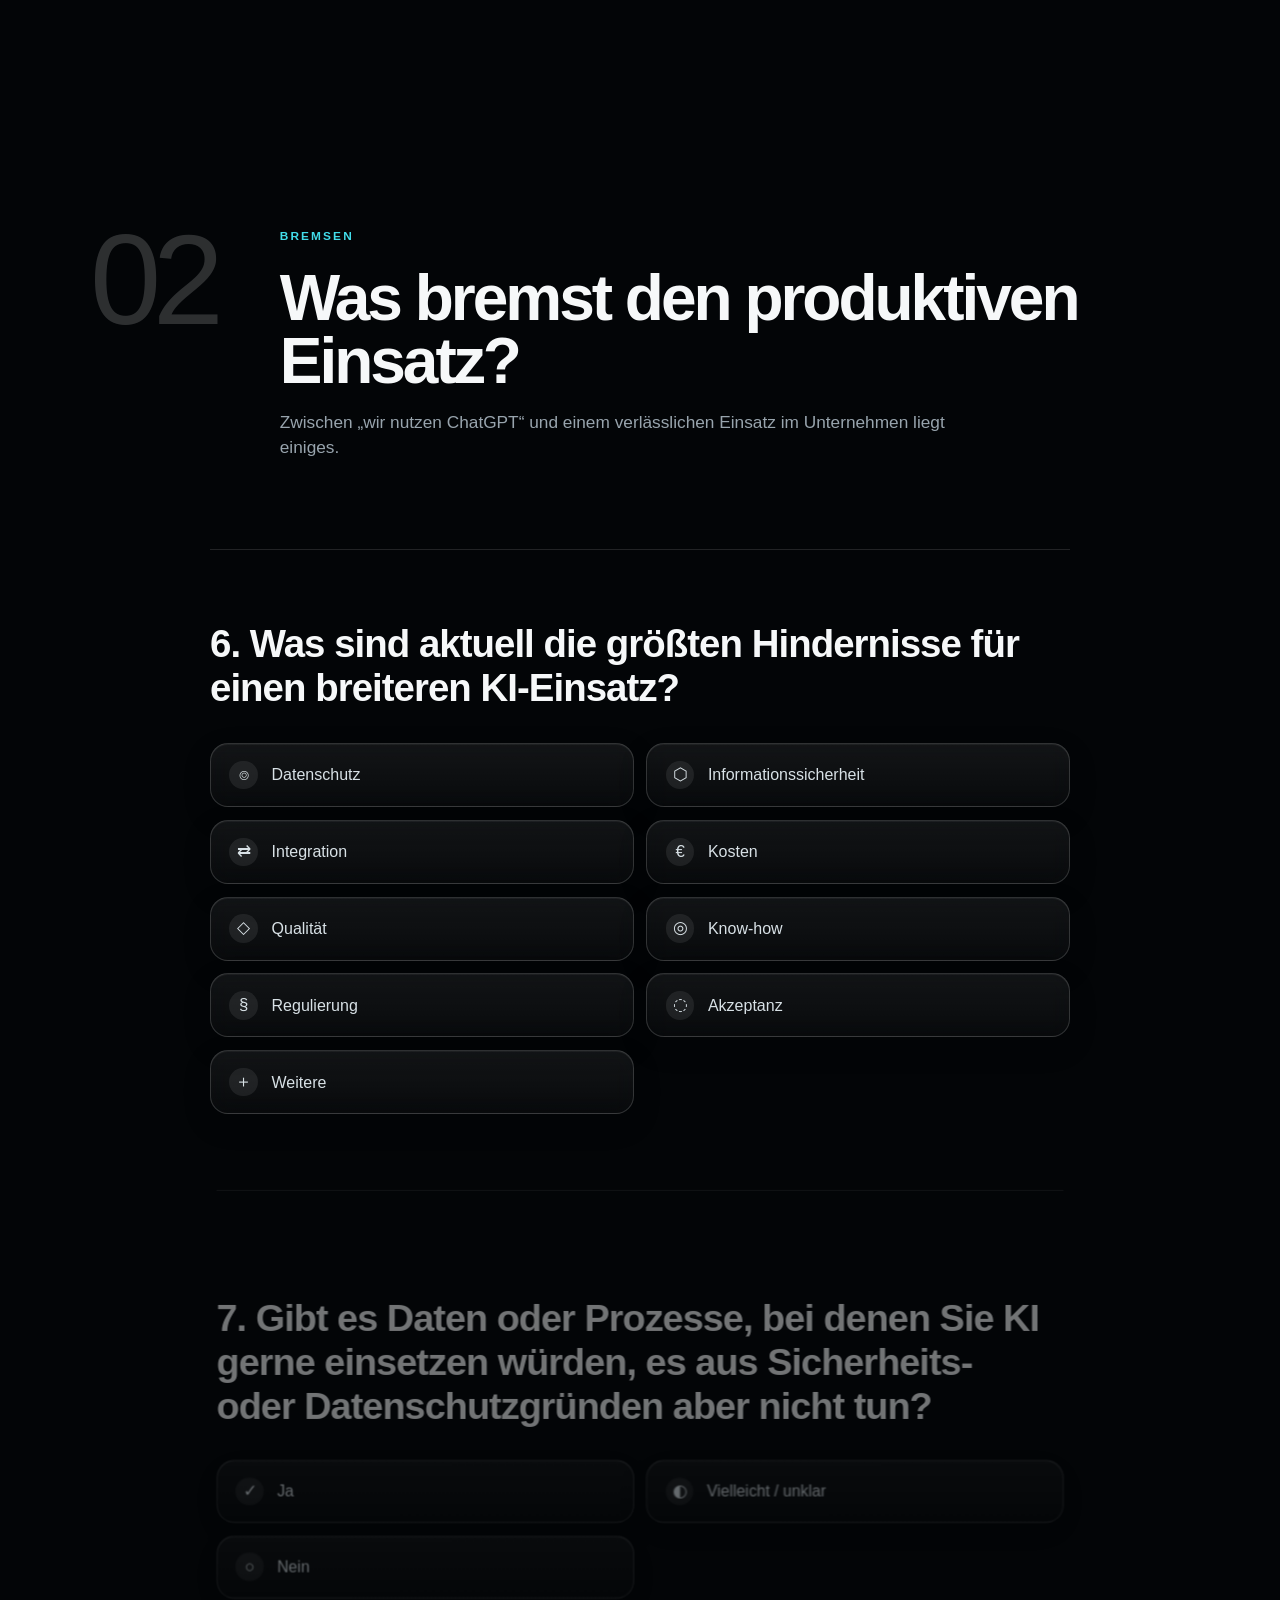
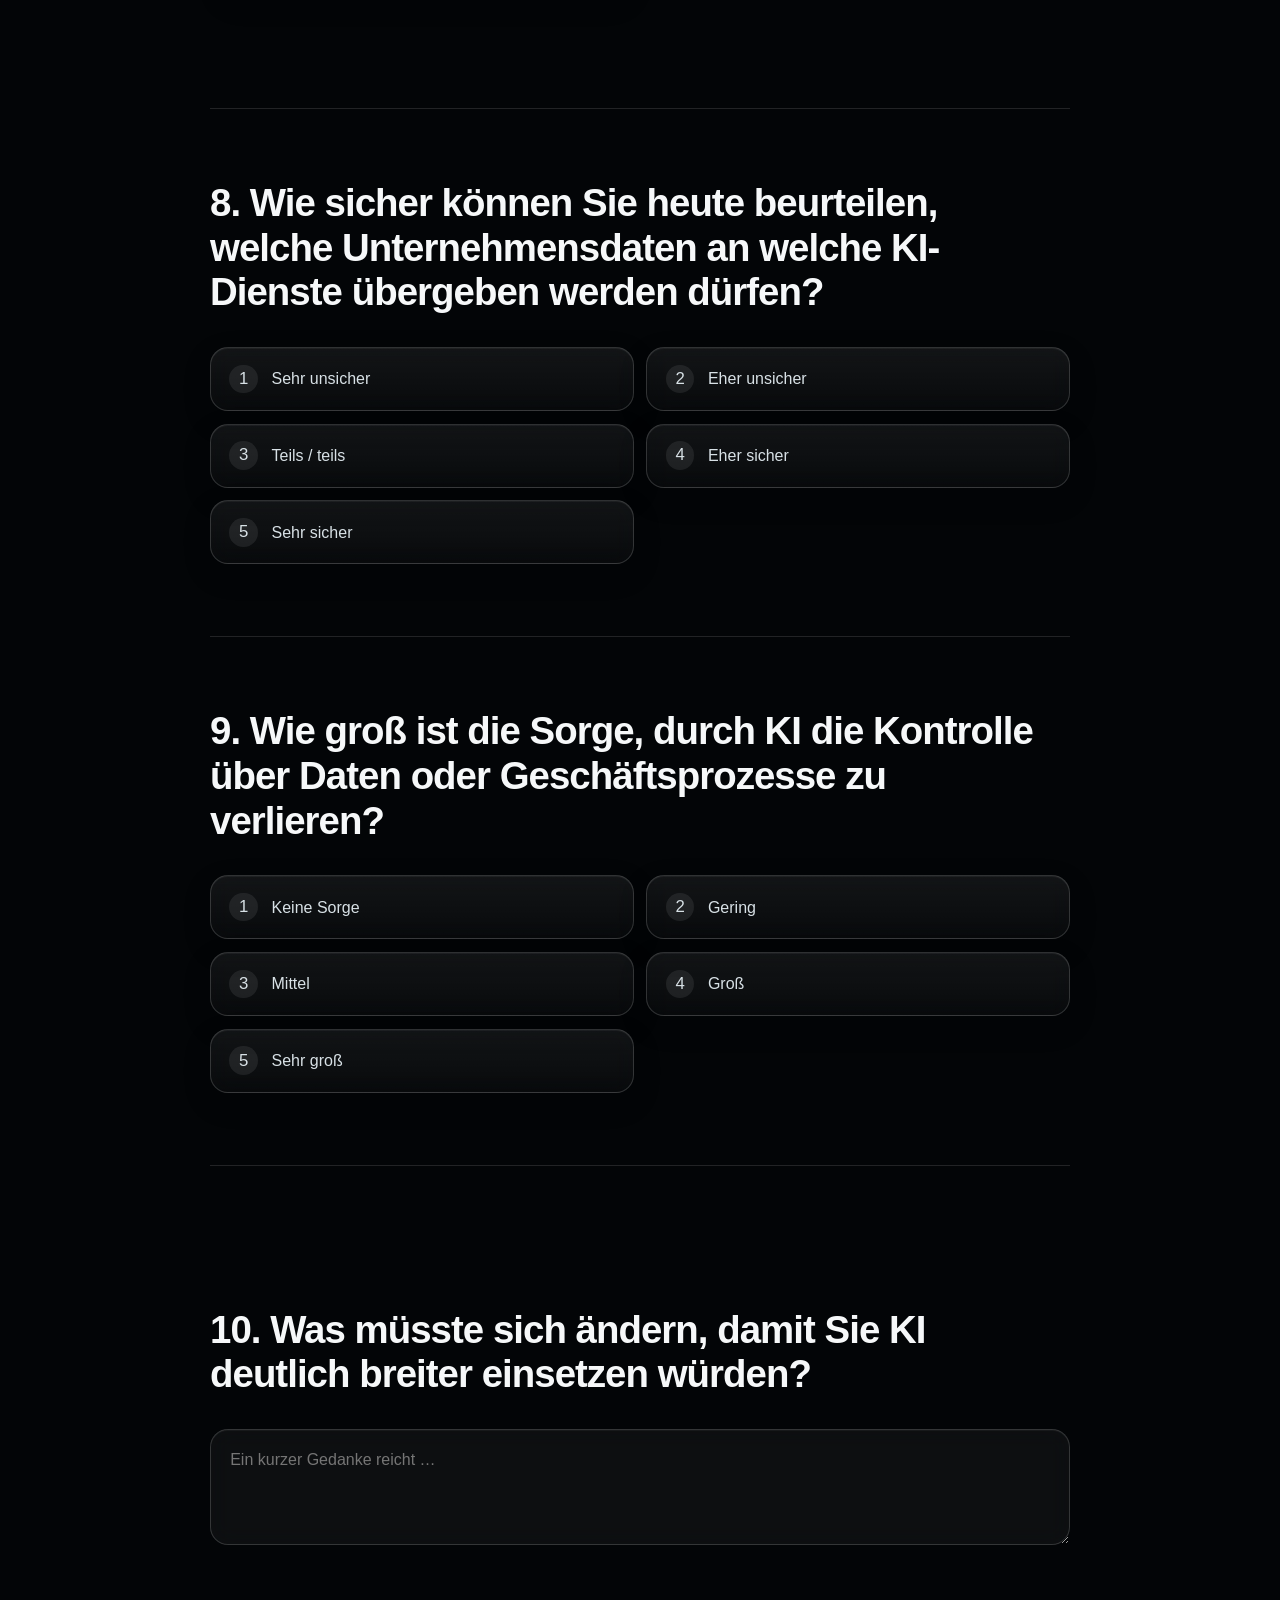
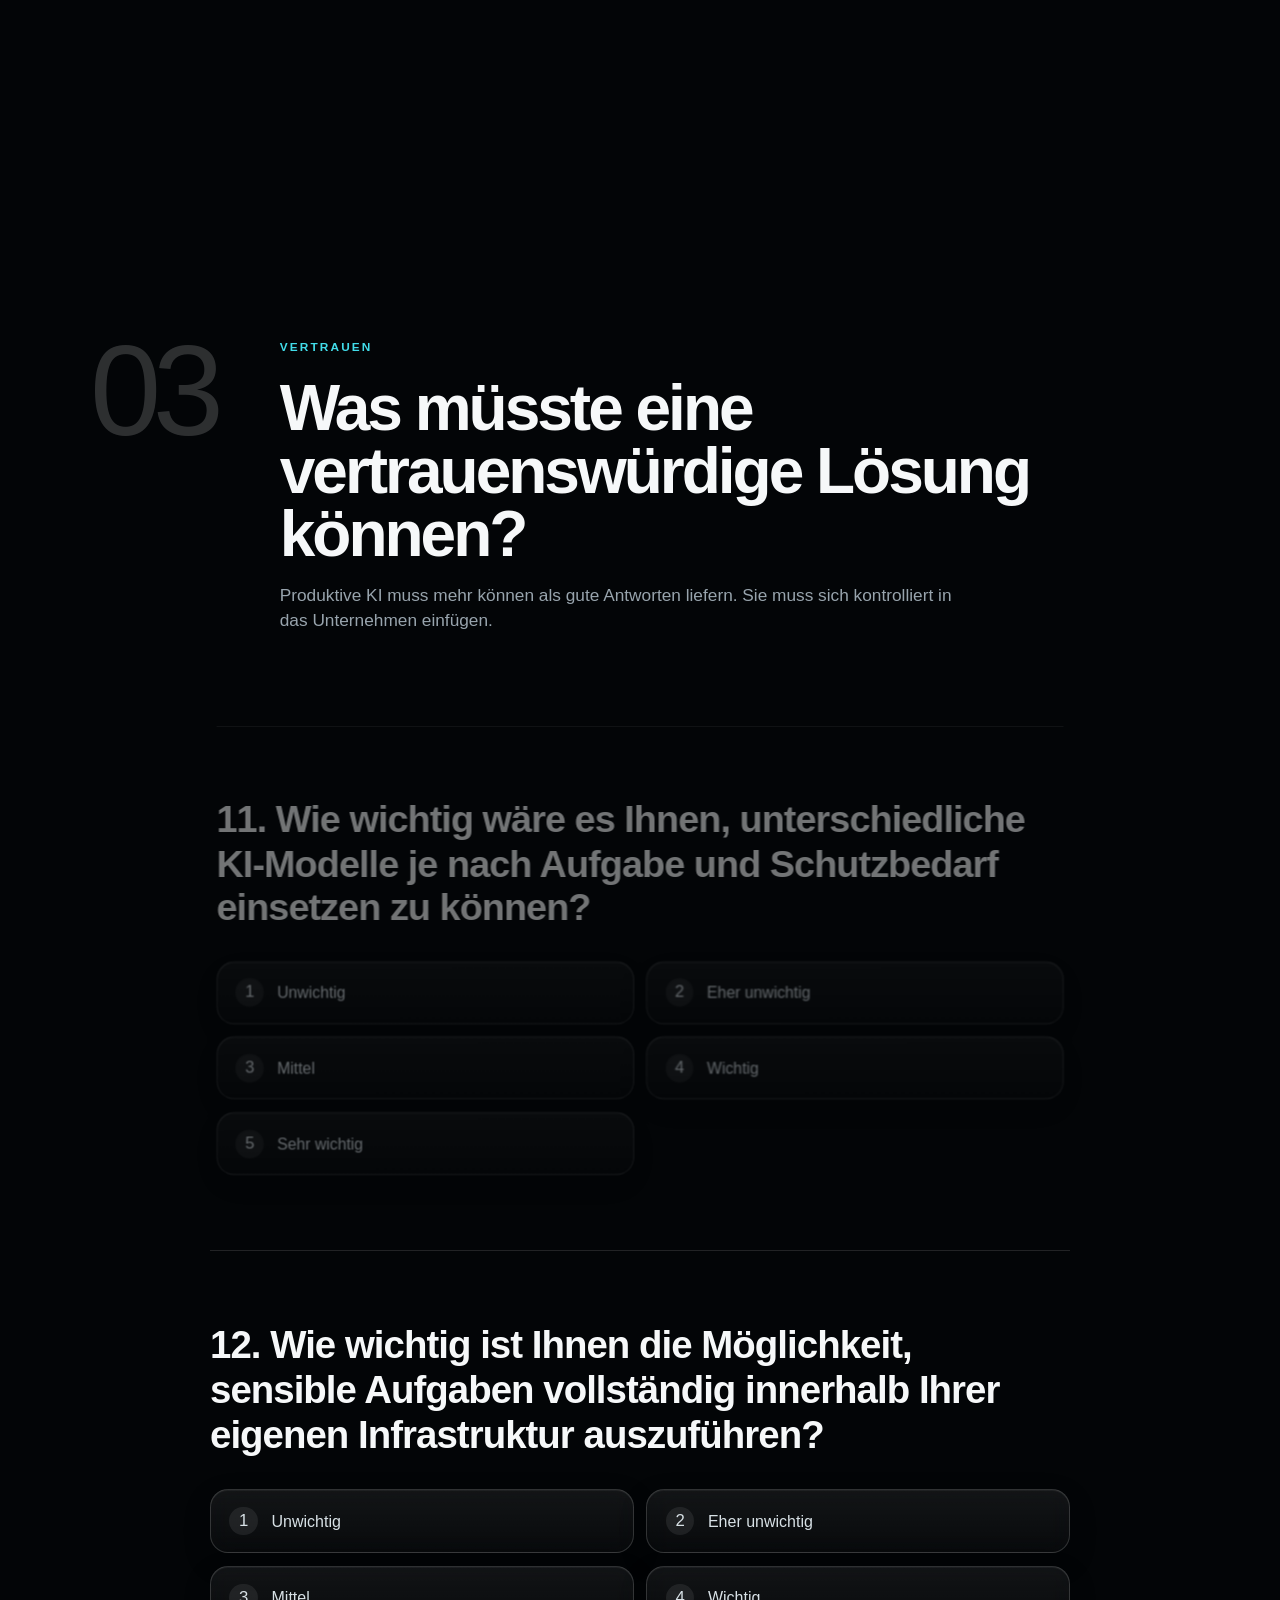
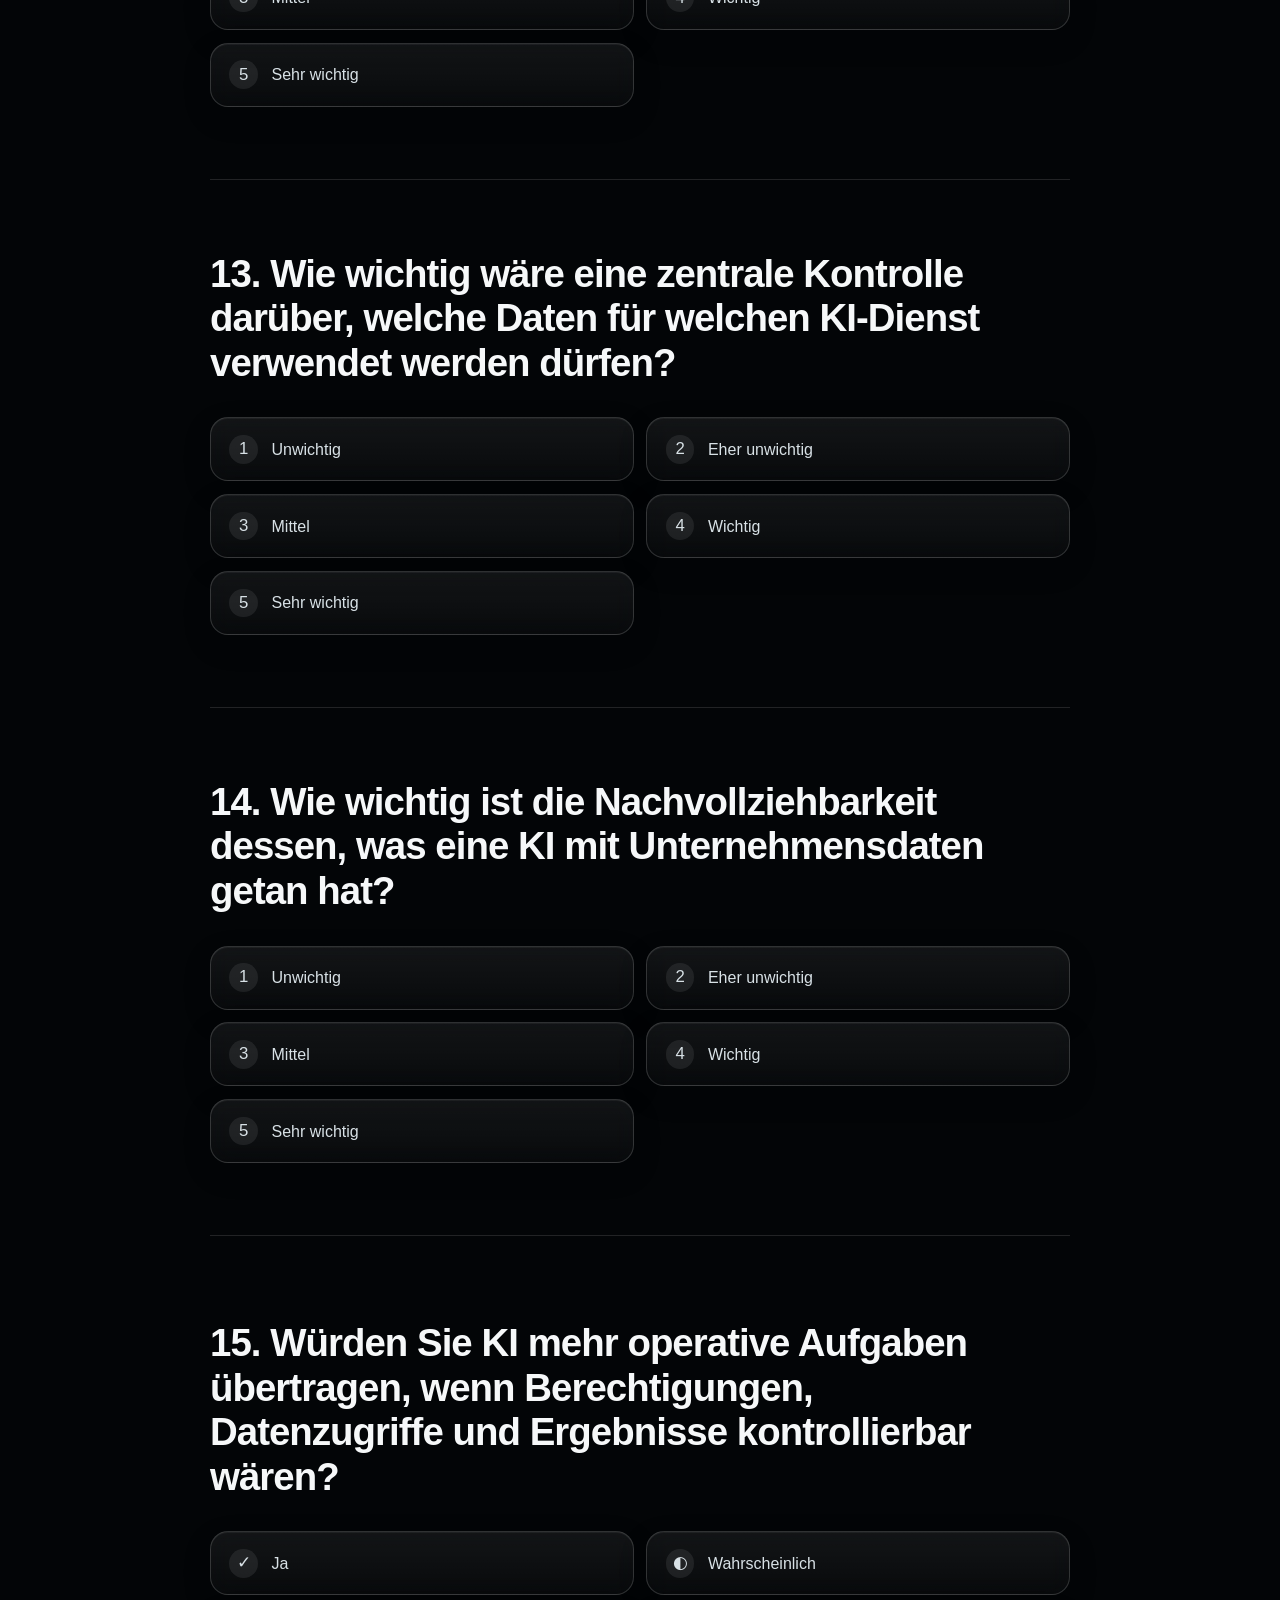
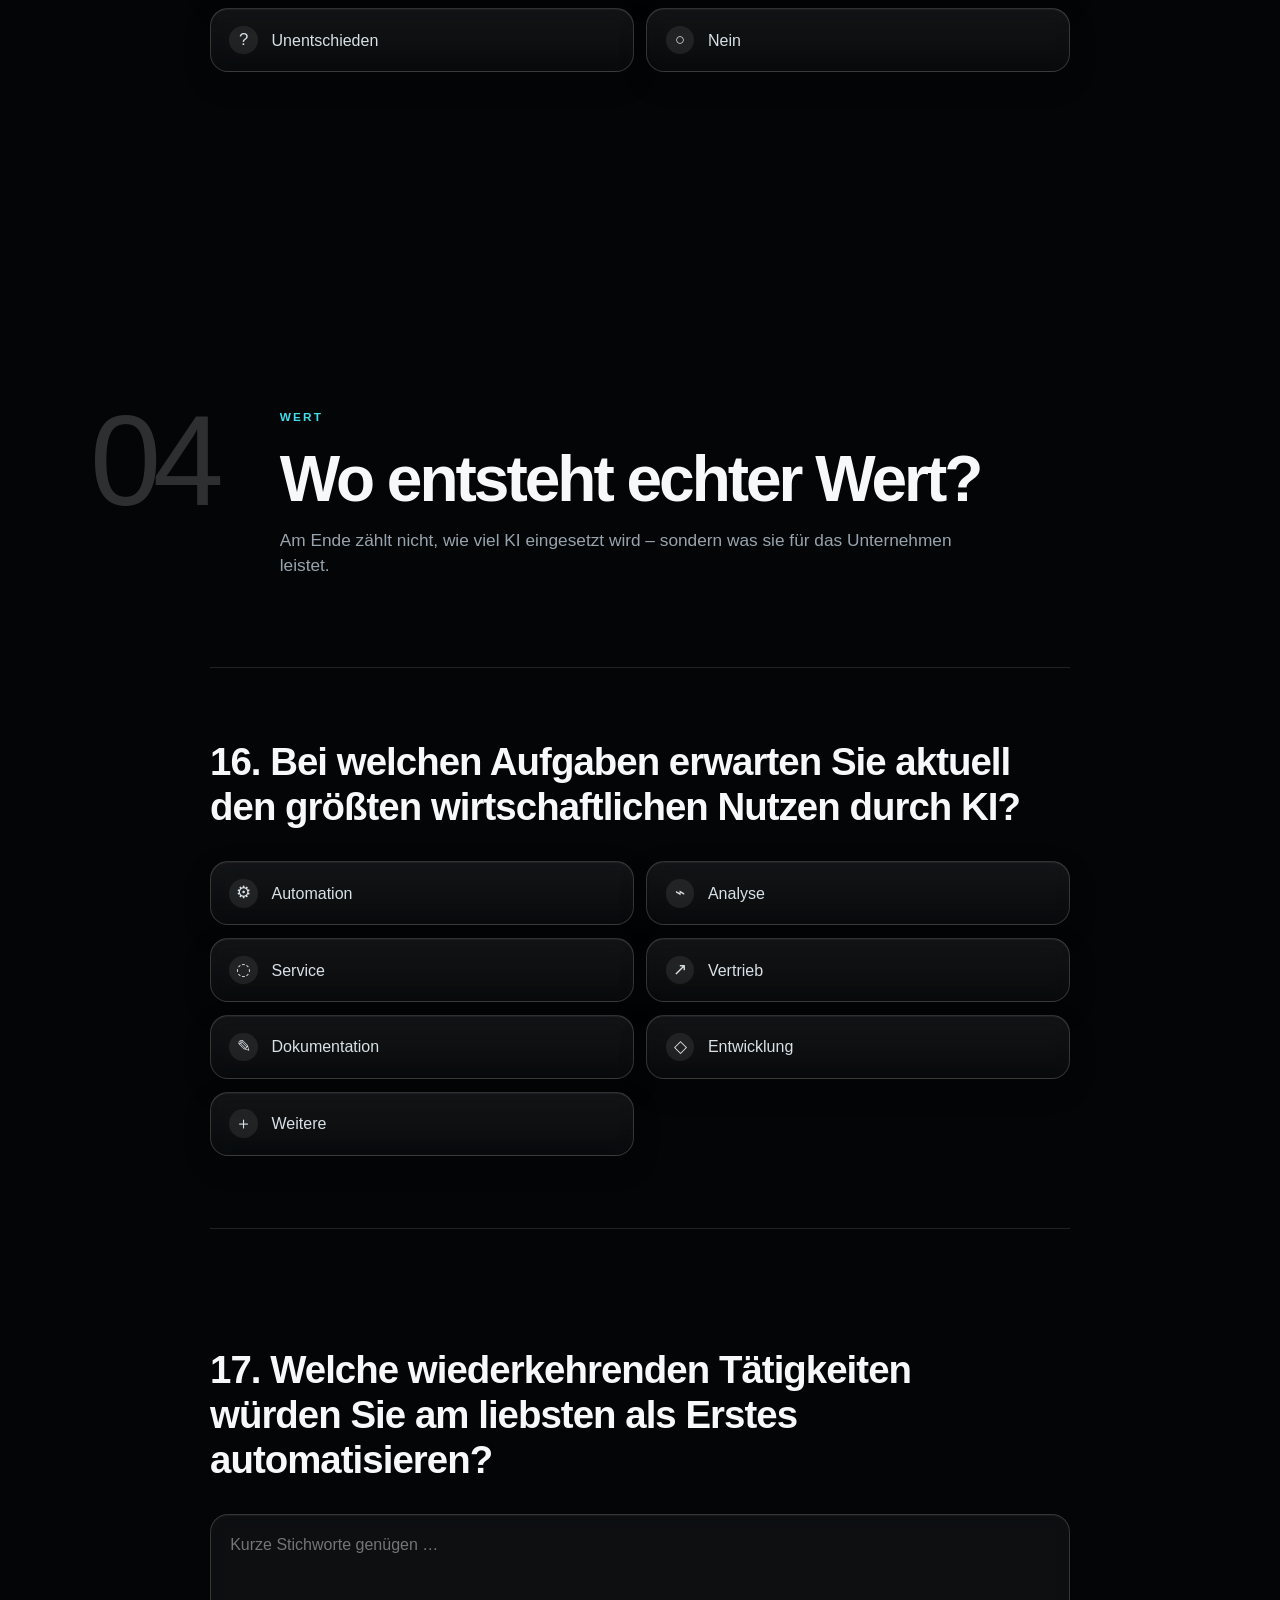
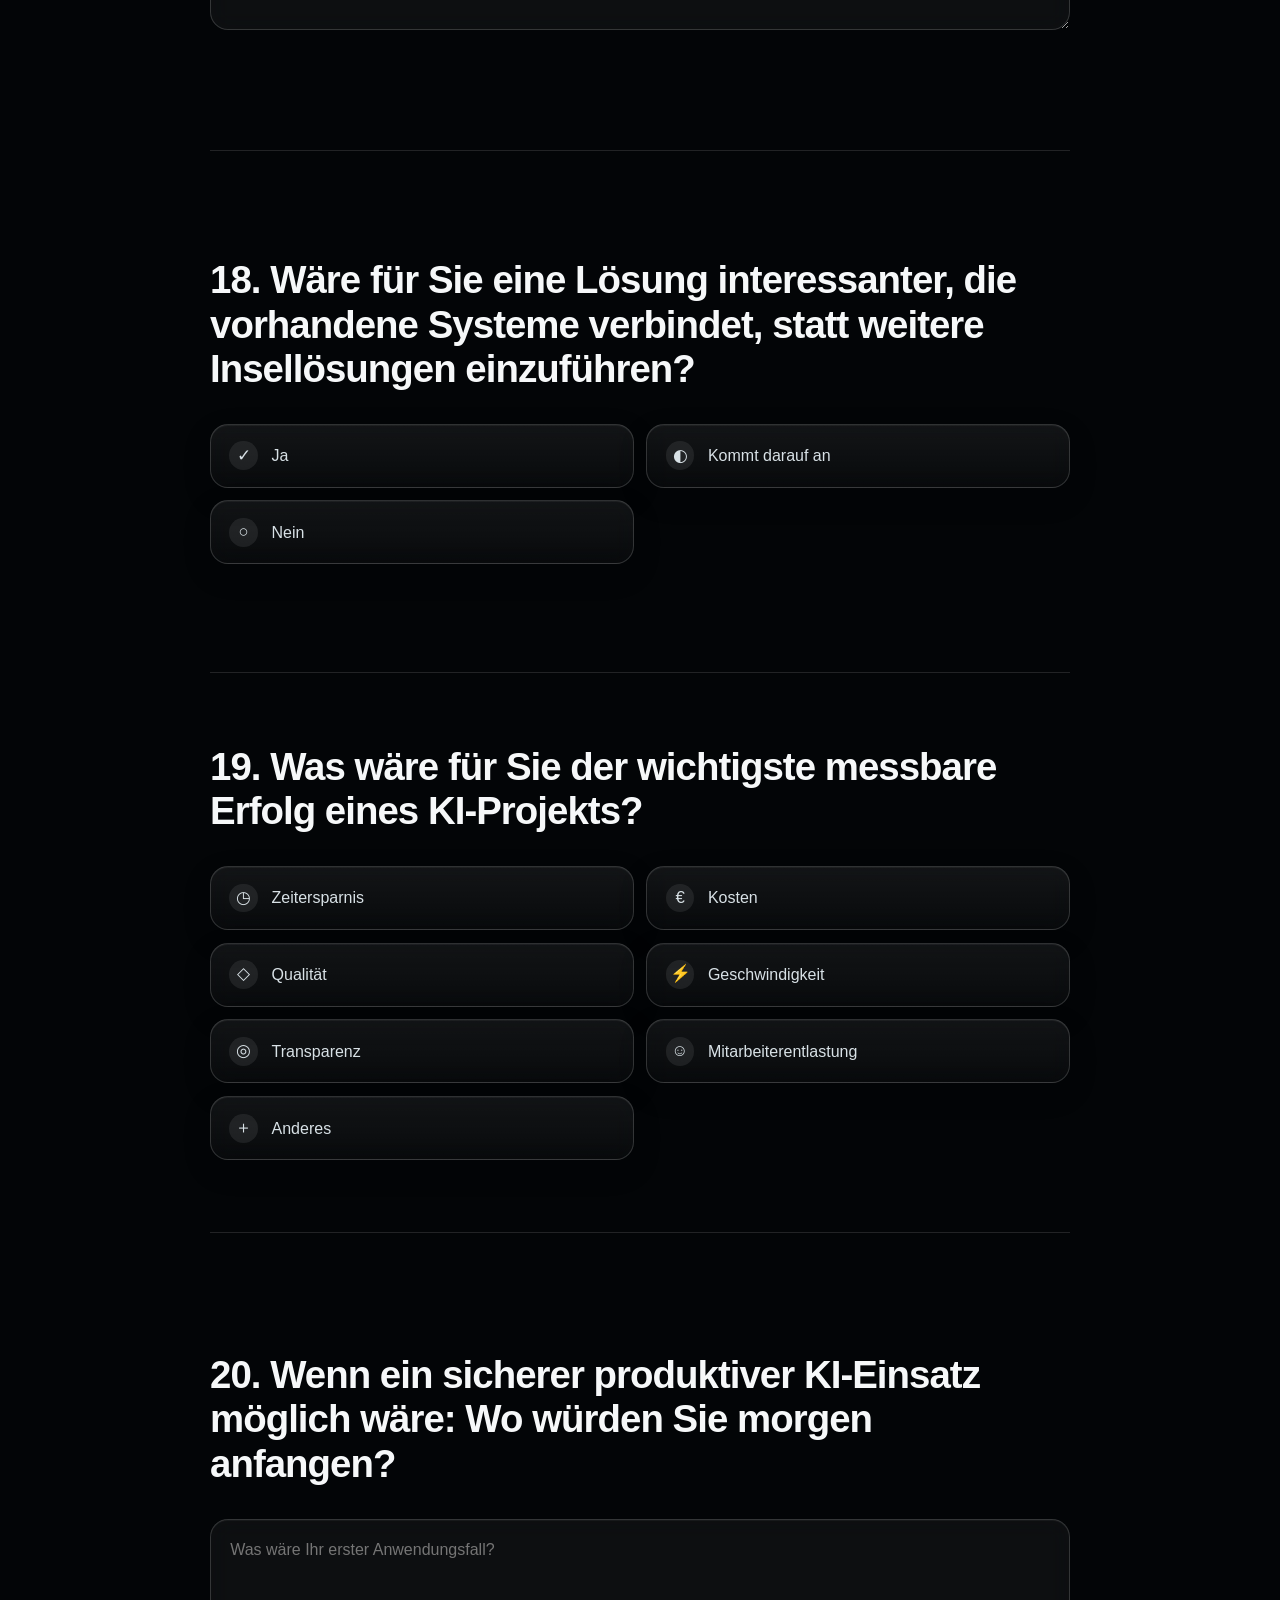
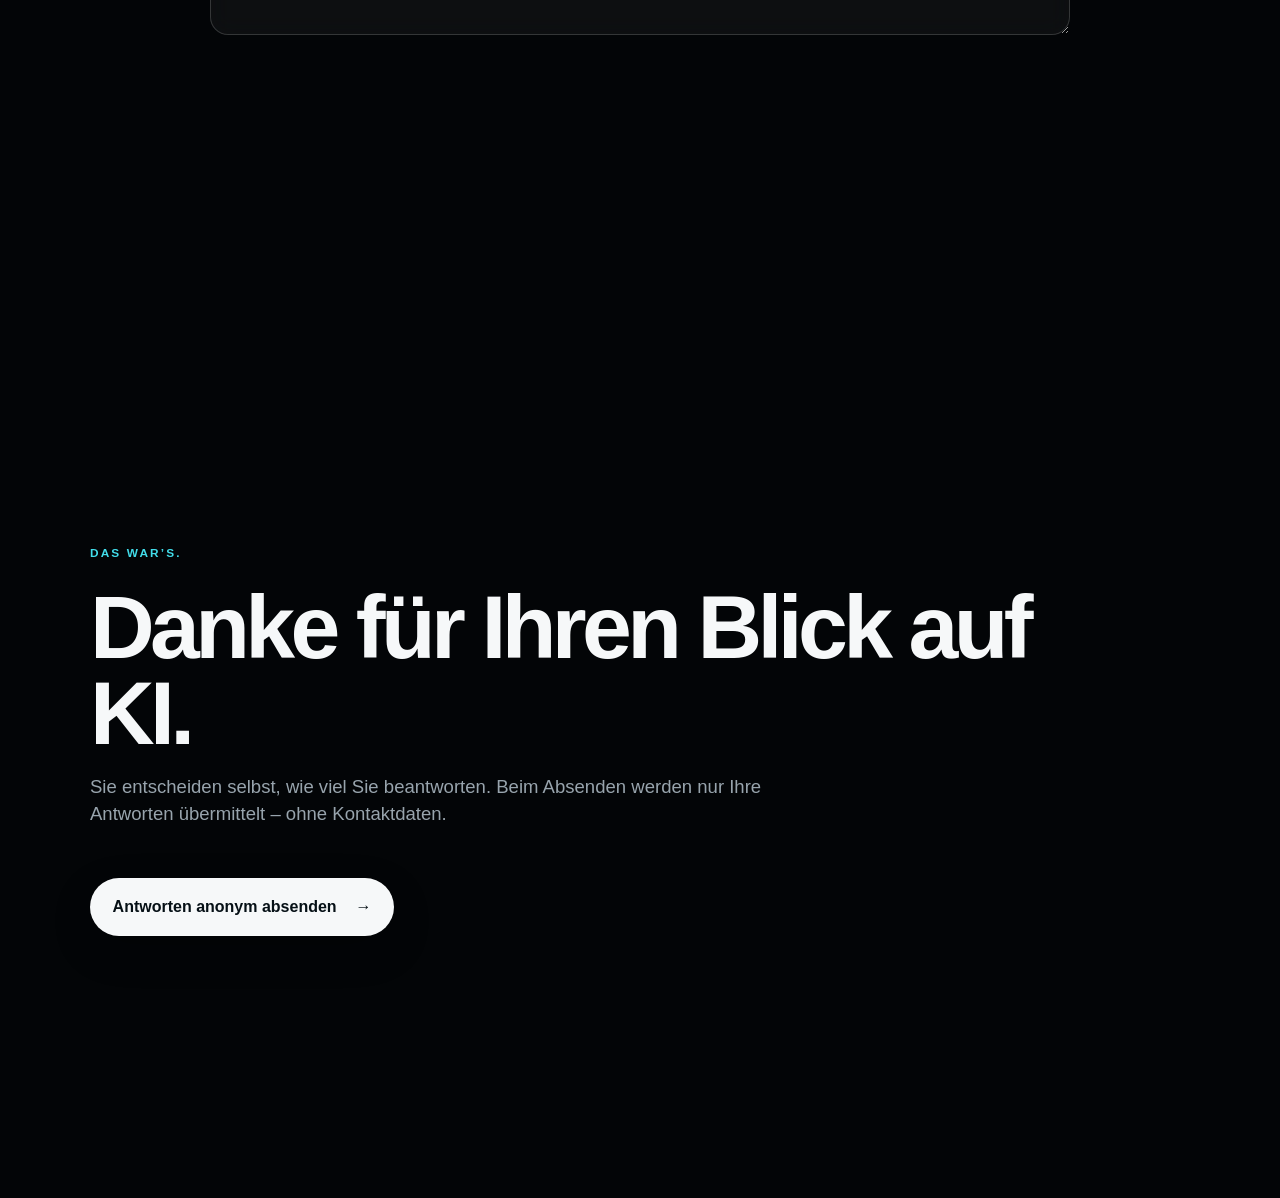
==== commit 10645a37: "feat: add two-minute questionnaire reminder dialog" ====
--- a/www/q/index.html
+++ b/www/q/index.html
@@ -21,7 +21,7 @@
         <h1>Sind Sie zufrieden damit, wie KI heute in Ihrem Unternehmen eingesetzt wird?</h1>
         <p class="factline">20 Fragen · etwa 2 Minuten · anonym</p>
         <p class="muted">Uns interessiert, was heute funktioniert, was bremst und wo produktive KI echten Wert schaffen kann. Jede Antwort hilft – jede Frage darf übersprungen werden.</p>
-        <button class="continue" type="button" data-scroll="#package-1">Los geht’s <span>↓</span></button>
+        <button class="continue" id="start-questionnaire" type="button" data-scroll="#package-1">Los geht’s <span>↓</span></button>
       </div>
     </section>
 
@@ -91,6 +91,19 @@
     <a href="#package-3" data-chapter="3">03</a><i></i>
     <a href="#package-4" data-chapter="4">04</a>
   </nav>
+
+  <dialog class="time-dialog" id="time-dialog" aria-labelledby="time-dialog-title" aria-describedby="time-dialog-copy">
+    <div class="time-dialog-inner">
+      <div class="eyebrow">2 Minuten sind um</div>
+      <h2 id="time-dialog-title">Danke für Ihre Zeit.</h2>
+      <p id="time-dialog-copy">Wenn Sie noch einen Moment haben, freut sich NEROZON über jede weitere Antwort. Sie können aber auch jetzt direkt absenden.</p>
+      <div class="time-dialog-actions">
+        <button class="time-dialog-continue" id="time-dialog-continue" type="button">Weiter beantworten</button>
+        <button class="time-dialog-submit" id="time-dialog-submit" type="button">Jetzt absenden <span>→</span></button>
+      </div>
+    </div>
+  </dialog>
+
   <script src="app.js"></script>
 </body>
 </html>
--- a/www/q/styles.css
+++ b/www/q/styles.css
@@ -1 +1 @@
-:root{--bg:#05070a;--surface:#0b1015;--text:#f5f7f8;--muted:#8e9aa5;--line:rgba(255,255,255,.12);--accent:#42ddf4;--max:1120px}*{box-sizing:border-box}html{scroll-behavior:smooth;background:var(--bg)}body{margin:0;background:var(--bg);color:var(--text);font-family:-apple-system,BlinkMacSystemFont,"Segoe UI",Inter,Helvetica,Arial,sans-serif;line-height:1.45}.hero{height:100svh;display:grid;place-items:center;position:relative;overflow:hidden;background:radial-gradient(circle at 50% 45%,#0c222c 0,#071016 34%,#05070a 68%)}.hero-glow{position:absolute;width:65vmin;height:65vmin;border-radius:50%;background:radial-gradient(circle,rgba(66,221,244,.12),transparent 68%);filter:blur(18px);animation:breathe 5s ease-in-out infinite}.brand-lockup{position:relative;text-align:center;transform:translateY(-3vh)}.brand-mark{display:block;width:min(40vw,300px);height:min(47vw,350px);margin:auto;filter:drop-shadow(0 24px 80px rgba(20,191,213,.18))}.wordmark{font-weight:700;letter-spacing:.22em;font-size:clamp(2rem,5vw,4.6rem);margin-top:1rem}.scroll-cue{position:absolute;bottom:5vh;width:58px;height:58px;border-radius:50%;border:1px solid rgba(255,255,255,.3);background:rgba(255,255,255,.03);color:#fff;font-size:1.35rem;cursor:pointer;backdrop-filter:blur(12px);animation:cue 2s ease-in-out infinite}.panel{min-height:100svh;max-width:var(--max);margin:auto;padding:12vh 6vw;display:flex;flex-direction:column;justify-content:center}.intro h1,.submit-panel h2,.contact h2{font-size:clamp(3rem,8vw,7.5rem);line-height:.95;letter-spacing:-.055em;margin:.2em 0}.intro>p:first-of-type{font-size:clamp(1.25rem,2vw,1.8rem);color:#d8e0e5}.muted{max-width:720px;color:var(--muted);font-size:clamp(1rem,1.5vw,1.25rem)}.eyebrow{text-transform:uppercase;letter-spacing:.18em;font-size:.75rem;font-weight:700;color:var(--accent);margin-bottom:1.4rem}.continue,.submit-button,.contact-button{align-self:flex-start;margin-top:2rem;border:0;border-radius:999px;padding:1rem 1.35rem;background:#f5f7f8;color:#071016;font-weight:700;font-size:1rem;cursor:pointer}.continue span,.submit-button span,.contact-button span{margin-left:.8rem}.question-package{min-height:120svh;position:relative;padding:8vh 5vw}.package-shell{position:relative;max-width:var(--max);margin:auto;padding:7vh clamp(1rem,4vw,4rem);border:1px solid var(--line);border-radius:40px;background:linear-gradient(145deg,rgba(255,255,255,.055),rgba(255,255,255,.018));box-shadow:0 40px 120px rgba(0,0,0,.35);backdrop-filter:blur(20px)}.package-head{display:grid;grid-template-columns:auto 1fr;gap:clamp(1rem,4vw,4rem);align-items:start;margin-bottom:4rem}.package-number{font-size:clamp(3.5rem,9vw,8rem);line-height:.8;font-weight:200;letter-spacing:-.06em;color:rgba(255,255,255,.18)}.package-head h2{font-size:clamp(2rem,4vw,4rem);line-height:1;letter-spacing:-.04em;margin:0 0 1rem}.package-head p{max-width:680px;color:var(--muted);font-size:1.1rem}.question{padding:2rem 0;border-top:1px solid var(--line)}.question-title{font-size:clamp(1.15rem,2vw,1.55rem);font-weight:650;margin:0 0 1.1rem;max-width:850px}.answers{display:flex;flex-wrap:wrap;gap:.65rem}.answer{position:relative}.answer input{position:absolute;opacity:0;pointer-events:none}.answer label{display:flex;align-items:center;gap:.55rem;border:1px solid var(--line);border-radius:999px;padding:.72rem 1rem;color:#c6d0d7;background:rgba(255,255,255,.025);cursor:pointer;transition:.2s ease}.answer label:hover{border-color:rgba(255,255,255,.35);transform:translateY(-1px)}.answer input:focus-visible+label{outline:2px solid #fff;outline-offset:3px}.answer input:checked+label{color:#071016;background:var(--choice,#42ddf4);border-color:transparent;box-shadow:0 8px 30px color-mix(in srgb,var(--choice,#42ddf4) 25%,transparent)}.answer-icon{font-size:1.05em}.text-answer{width:min(100%,760px);border:1px solid var(--line);border-radius:18px;background:rgba(255,255,255,.03);color:#fff;padding:1rem 1.1rem;font:inherit;resize:vertical;min-height:64px}.text-answer:focus{outline:2px solid var(--choice,#42ddf4);outline-offset:2px}.package-blue{--choice:#5ca7ff;background:radial-gradient(circle at 10% 25%,rgba(46,109,200,.16),transparent 36%)}.package-cyan{--choice:#42ddf4;background:radial-gradient(circle at 90% 30%,rgba(66,221,244,.13),transparent 38%)}.package-teal{--choice:#45d7bd;background:radial-gradient(circle at 10% 60%,rgba(69,215,189,.13),transparent 38%)}.package-green{--choice:#75d99a;background:radial-gradient(circle at 90% 55%,rgba(117,217,154,.13),transparent 38%)}.submit-panel{align-items:flex-start}.submit-state{margin-top:1rem;color:var(--muted)}.contact[hidden]{display:none}.contact form{width:min(100%,720px);display:grid;gap:1.2rem;margin-top:2rem}.contact label{display:grid;gap:.55rem;font-weight:650}.contact label span{font-weight:400;color:var(--muted);font-size:.85rem}.contact textarea,.contact input{border:1px solid var(--line);border-radius:18px;background:rgba(255,255,255,.035);color:#fff;padding:1rem;font:inherit}.progress{position:fixed;z-index:20;top:0;left:0;width:100%;height:2px;background:transparent}.progress span{display:block;width:0;height:100%;background:linear-gradient(90deg,#5ca7ff,#42ddf4,#75d99a)}@keyframes cue{0%,100%{transform:translateY(0)}50%{transform:translateY(8px)}}@keyframes breathe{0%,100%{transform:scale(.95);opacity:.65}50%{transform:scale(1.05);opacity:1}}@media(min-width:900px){.package-shell{position:sticky;top:5vh;min-height:90svh}.questions{display:grid;grid-template-columns:1fr 1fr;column-gap:4rem}.question:nth-child(5){grid-column:1/-1}}@media(max-width:700px){.brand-mark{width:52vw;height:auto}.wordmark{font-size:2rem}.panel{padding:10vh 7vw}.question-package{padding:5vh 4vw;min-height:auto}.package-shell{border-radius:28px;padding:5vh 5vw}.package-head{grid-template-columns:1fr;gap:1.4rem}.package-number{font-size:4rem}.question{padding:1.55rem 0}.answer label{padding:.65rem .85rem;font-size:.92rem}}@media(prefers-reduced-motion:reduce){html{scroll-behavior:auto}.hero-glow,.scroll-cue{animation:none}.answer label{transition:none}}
+:root{--bg:#030507;--text:#f6f8f9;--muted:#98a4ad;--line:rgba(255,255,255,.13);--accent:#42ddea;--max:1100px;--choice:#42ddea}*{box-sizing:border-box}html{scroll-behavior:smooth;background:var(--bg)}body{margin:0;background:var(--bg);color:var(--text);font-family:-apple-system,BlinkMacSystemFont,"Segoe UI",Inter,Helvetica,Arial,sans-serif;line-height:1.45}button,input,textarea{font:inherit}a{color:inherit}.hero{height:100svh;display:grid;place-items:center;position:relative;overflow:hidden;background:#020406 url('../assets/backgrounds/hero-void.svg') center/cover no-repeat}.hero::after{content:"";position:absolute;inset:0;background:radial-gradient(circle at 50% 46%,transparent 0 25%,rgba(2,4,6,.18) 50%,rgba(2,4,6,.68) 100%)}.hero-shade{position:absolute;inset:0;background:linear-gradient(180deg,rgba(0,0,0,.12),rgba(0,0,0,.04) 58%,rgba(0,0,0,.72))}.hero-logo{position:relative;z-index:2;width:min(72vw,780px);max-height:68vh;object-fit:contain;filter:drop-shadow(0 28px 70px rgba(20,191,213,.16));mix-blend-mode:screen}.scroll-cue{position:absolute;z-index:3;bottom:5vh;width:64px;height:64px;border-radius:50%;border:1px solid rgba(255,255,255,.42);background:rgba(2,6,9,.38);color:#fff;font-size:1.45rem;cursor:pointer;backdrop-filter:blur(12px);box-shadow:0 12px 35px rgba(0,0,0,.35);animation:cue 2s ease-in-out infinite}.scenic{position:relative;isolation:isolate;background-color:#030507;background-size:cover;background-position:center;background-attachment:fixed}.scenic::before{content:"";position:absolute;z-index:-1;inset:0;background:linear-gradient(90deg,rgba(3,5,7,.94) 0%,rgba(3,5,7,.78) 48%,rgba(3,5,7,.55) 100%)}.scenic-reality{background-image:url('../assets/backgrounds/section-reality.svg')}.scenic-friction{background-image:url('../assets/backgrounds/section-friction.svg')}.scenic-control{background-image:url('../assets/backgrounds/section-control.svg')}.scenic-value{background-image:url('../assets/backgrounds/section-value.svg')}.scenic-flow{background-image:url('../assets/backgrounds/section-flow.svg')}.panel{min-height:100svh;padding:12vh max(6vw,24px);display:flex;align-items:center}.content-card,.contact-inner{width:min(100%,var(--max));margin:auto}.intro h1,.submit-panel h2,.contact h2{font-size:clamp(3rem,7vw,7rem);line-height:.96;letter-spacing:-.052em;margin:.2em 0;max-width:1050px}.factline{font-size:clamp(1.2rem,2vw,1.7rem);font-weight:600;letter-spacing:.02em;color:#eef6f8}.muted{max-width:720px;color:var(--muted);font-size:clamp(1rem,1.45vw,1.2rem)}.eyebrow{text-transform:uppercase;letter-spacing:.18em;font-size:.74rem;font-weight:750;color:var(--accent);margin-bottom:1.35rem}.continue,.submit-button,.contact-button{margin-top:2rem;border:1px solid rgba(255,255,255,.22);border-radius:999px;padding:1rem 1.35rem;background:#f6f8f9;color:#061016;font-weight:750;cursor:pointer;box-shadow:0 14px 38px rgba(0,0,0,.24)}.continue span,.submit-button span,.contact-button span{margin-left:.9rem}.question-package{min-height:100svh;padding:12vh max(6vw,24px) 16vh}.chapter-intro{width:min(100%,var(--max));margin:0 auto 8vh;display:grid;grid-template-columns:auto minmax(0,1fr);gap:clamp(1.5rem,5vw,5rem);align-items:start}.package-number{font-size:clamp(4rem,10vw,9rem);font-weight:180;line-height:.82;letter-spacing:-.065em;color:rgba(255,255,255,.17)}.chapter-intro h2{font-size:clamp(2.4rem,5vw,5.2rem);line-height:.98;letter-spacing:-.047em;margin:0 0 1rem;max-width:900px}.chapter-intro p{max-width:680px;color:var(--muted);font-size:1.08rem}.questions{width:min(100%,860px);margin:auto}.question{min-height:58svh;display:flex;flex-direction:column;justify-content:center;padding:8vh 0;border-top:1px solid rgba(255,255,255,.12);opacity:.46;transform:scale(.985);transition:opacity .35s ease,transform .35s ease}.question.is-active,.question:focus-within{opacity:1;transform:scale(1)}.question-title{font-size:clamp(1.55rem,3vw,2.55rem);line-height:1.16;font-weight:650;letter-spacing:-.025em;margin:0 0 2rem;max-width:840px}.answers{display:grid;grid-template-columns:repeat(2,minmax(0,1fr));gap:.8rem}.answer{position:relative}.answer input{position:absolute;opacity:0;pointer-events:none}.answer label{min-height:64px;display:flex;align-items:center;gap:.85rem;border:1px solid rgba(255,255,255,.16);border-radius:18px;padding:1rem 1.15rem;color:#d8e1e6;background:linear-gradient(180deg,rgba(255,255,255,.065),rgba(255,255,255,.025));cursor:pointer;box-shadow:inset 0 1px rgba(255,255,255,.05),0 10px 28px rgba(0,0,0,.18);backdrop-filter:blur(12px);transition:.2s ease}.answer label:hover{border-color:rgba(255,255,255,.34);background:rgba(255,255,255,.08);transform:translateY(-1px)}.answer input:focus-visible+label{outline:2px solid #fff;outline-offset:3px}.answer input:checked+label{color:#031014;border-color:rgba(98,231,239,.8);background:linear-gradient(135deg,#58e0ec,#7ee2c0);box-shadow:0 14px 34px rgba(52,216,222,.22)}.answer-icon{width:1.7em;height:1.7em;display:grid;place-items:center;border-radius:50%;background:rgba(255,255,255,.08);font-size:1.05em}.answer input:checked+label .answer-icon{background:rgba(3,16,20,.12)}.text-answer{width:100%;min-height:116px;border:1px solid rgba(255,255,255,.16);border-radius:18px;background:rgba(255,255,255,.045);color:#fff;padding:1.15rem 1.2rem;resize:vertical;box-shadow:inset 0 1px rgba(255,255,255,.04);backdrop-filter:blur(12px)}.text-answer:focus{outline:2px solid var(--accent);outline-offset:2px}.submit-panel::before{background:linear-gradient(90deg,rgba(3,5,7,.93),rgba(3,5,7,.72),rgba(3,5,7,.5))}.finish-card{padding:5vh 0}.submit-state{margin-top:1rem;color:var(--muted)}.contact{min-height:100svh;background:#06090c;border-top:1px solid rgba(255,255,255,.09)}.contact[hidden]{display:none}.contact-inner{padding:6vh 0}.contact form{width:min(100%,720px);display:grid;gap:1.2rem;margin-top:2rem}.contact label{display:grid;gap:.55rem;font-weight:650}.contact label span{font-weight:400;color:var(--muted);font-size:.85rem}.contact textarea,.contact input{border:1px solid rgba(255,255,255,.15);border-radius:18px;background:rgba(255,255,255,.04);color:#fff;padding:1rem}.progress{position:fixed;z-index:50;top:0;left:0;width:100%;height:7px;background:rgba(255,255,255,.08);box-shadow:0 1px 0 rgba(255,255,255,.04)}.progress span{display:block;width:0;height:100%;background:linear-gradient(90deg,#479ee8,#42ddea,#72dfa0);box-shadow:0 0 20px rgba(66,221,234,.38)}.chapter-progress{position:fixed;z-index:40;right:28px;top:50%;transform:translateY(-50%);display:flex;flex-direction:column;align-items:center;gap:.35rem}.chapter-progress a{width:42px;height:42px;display:grid;place-items:center;border-radius:50%;text-decoration:none;border:1px solid rgba(255,255,255,.13);background:rgba(3,7,10,.42);backdrop-filter:blur(10px);font-size:.72rem;color:rgba(255,255,255,.46);transition:.2s ease}.chapter-progress a.is-active{color:#fff;border-color:rgba(78,220,233,.72);box-shadow:0 0 26px rgba(66,221,234,.16)}.chapter-progress i{width:1px;height:28px;background:rgba(255,255,255,.12)}@keyframes cue{0%,100%{transform:translateY(0)}50%{transform:translateY(8px)}}@media(max-width:900px){.scenic{background-attachment:scroll}.chapter-progress{display:none}.chapter-intro{grid-template-columns:1fr;gap:1.2rem}.package-number{font-size:4.5rem}.questions{width:100%}.question{min-height:auto;padding:9vh 0;opacity:1;transform:none}.answers{grid-template-columns:1fr}.hero-logo{width:86vw}.intro h1,.submit-panel h2,.contact h2{font-size:clamp(2.7rem,11vw,5rem)}}@media(max-width:560px){.panel,.question-package{padding-left:6vw;padding-right:6vw}.scroll-cue{width:58px;height:58px}.answer label{min-height:58px;padding:.9rem 1rem}.progress{height:6px}}@media(prefers-reduced-motion:reduce){html{scroll-behavior:auto}.scroll-cue{animation:none}.question,.answer label,.chapter-progress a{transition:none}}
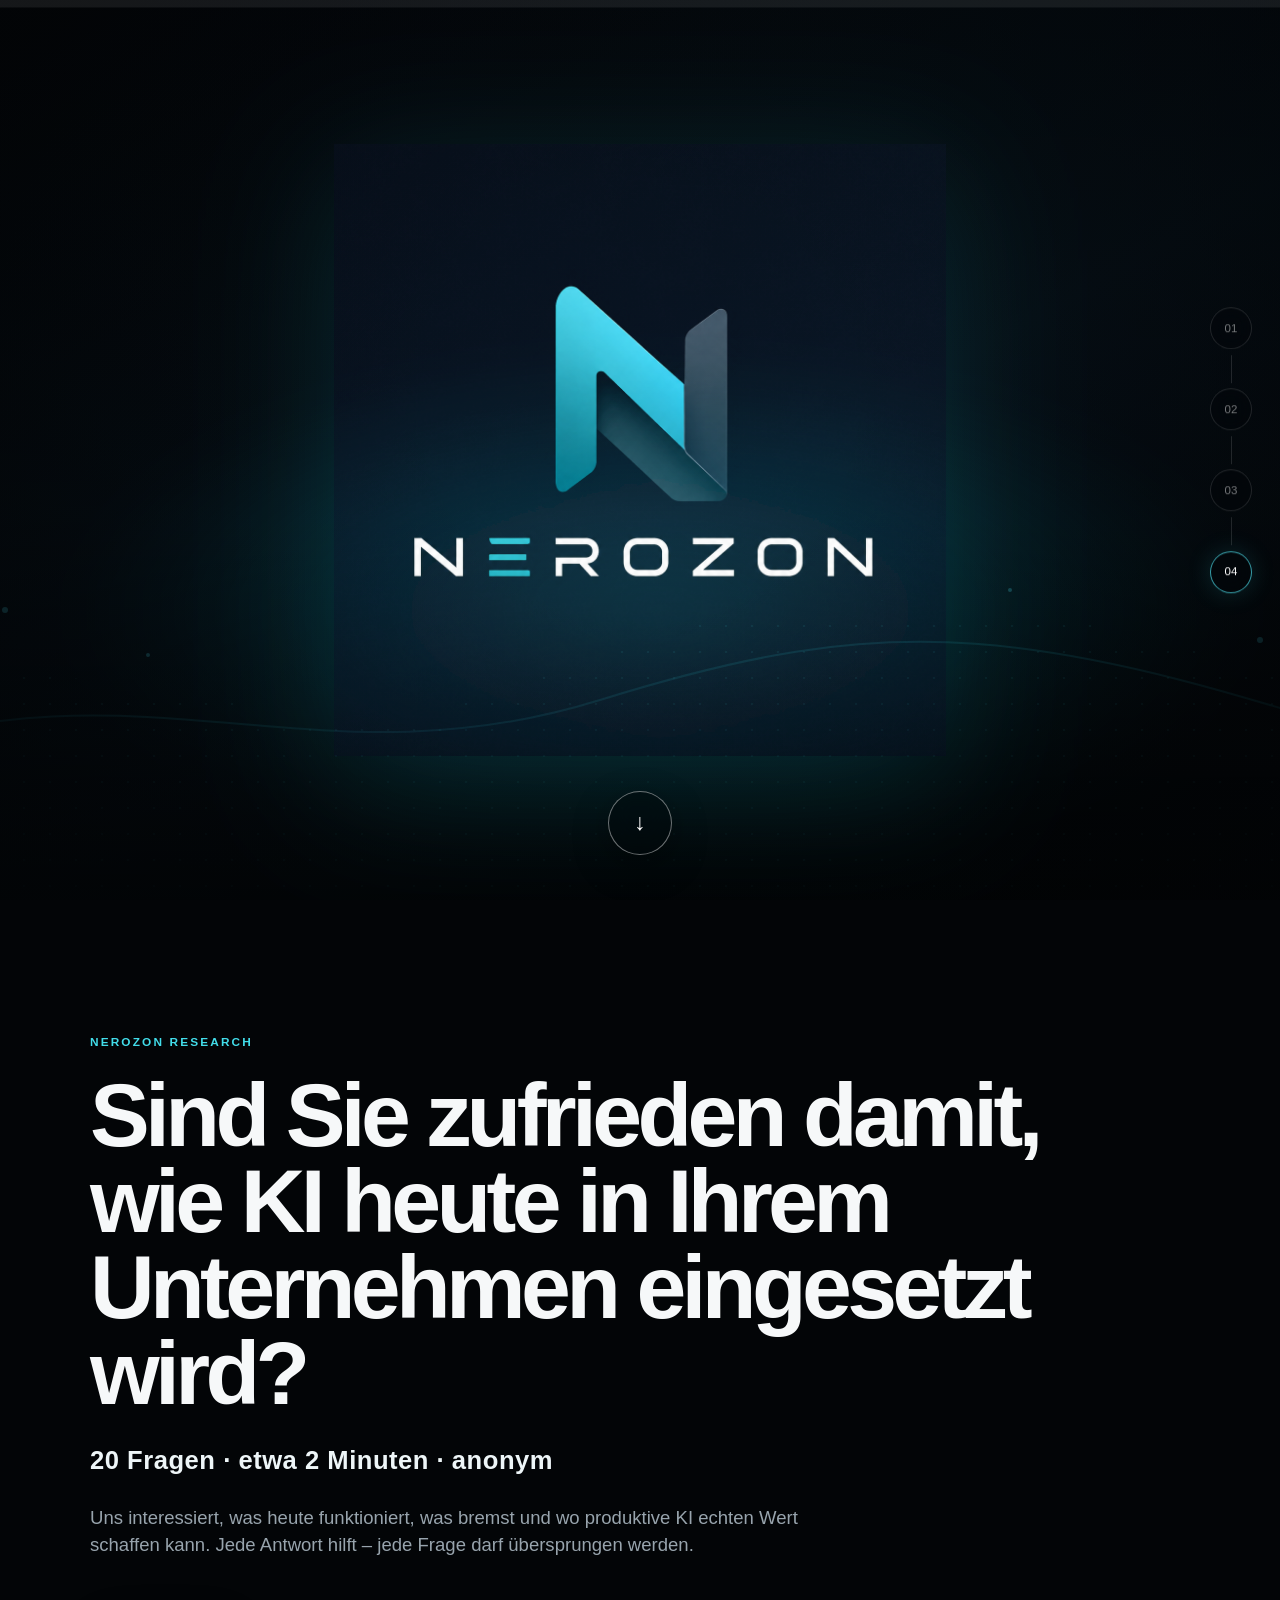
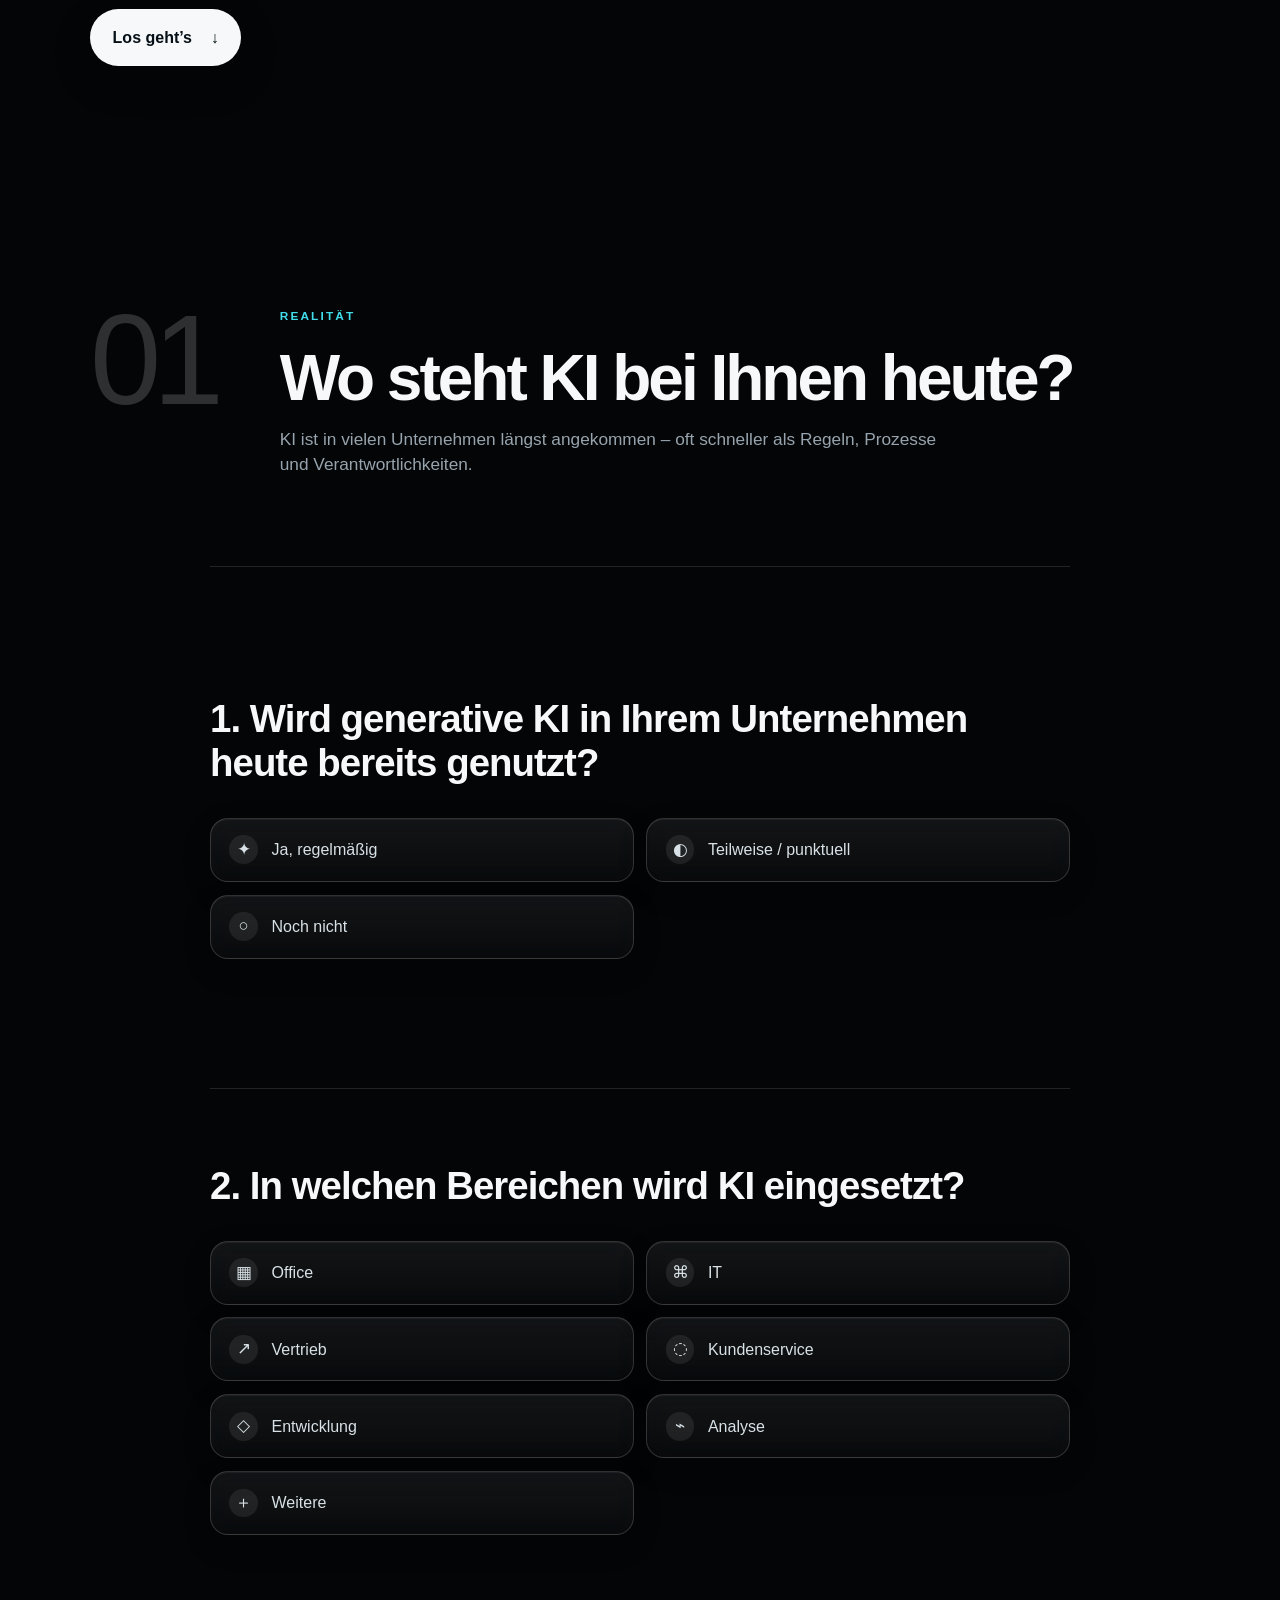
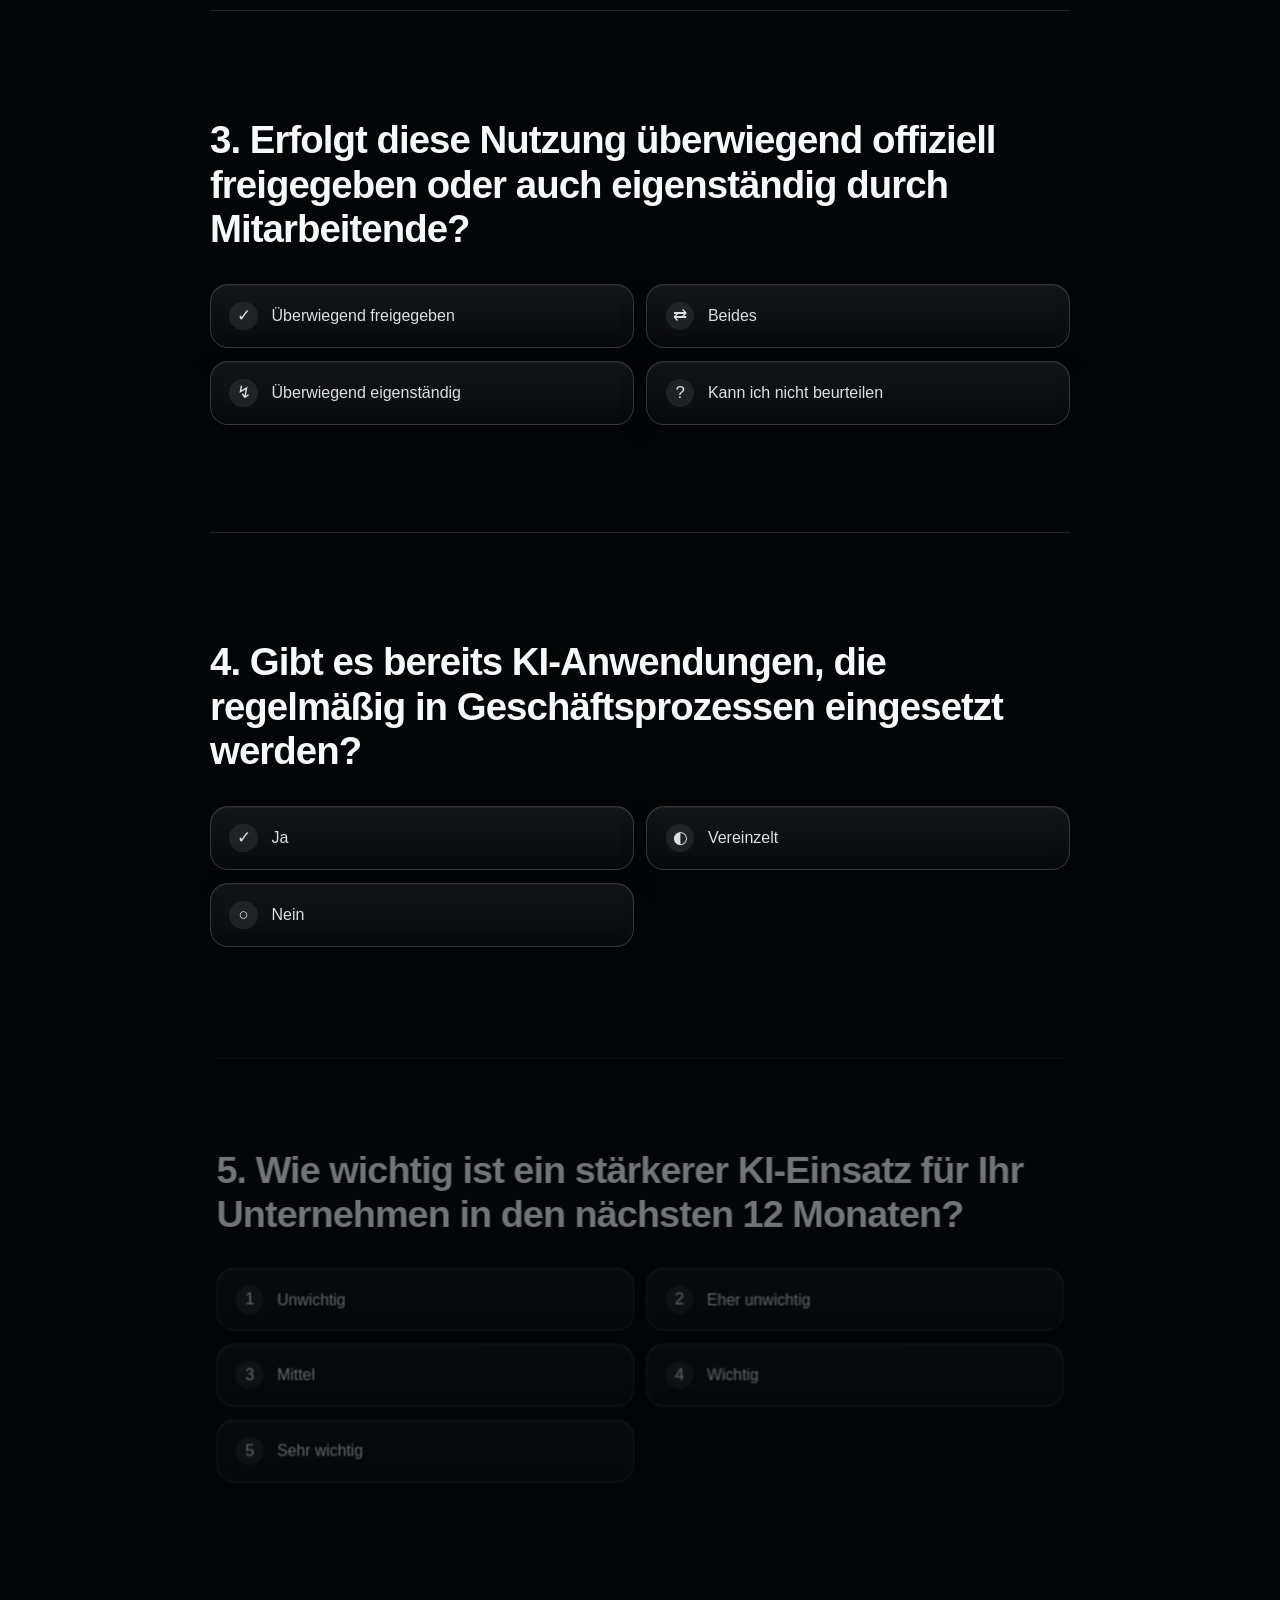
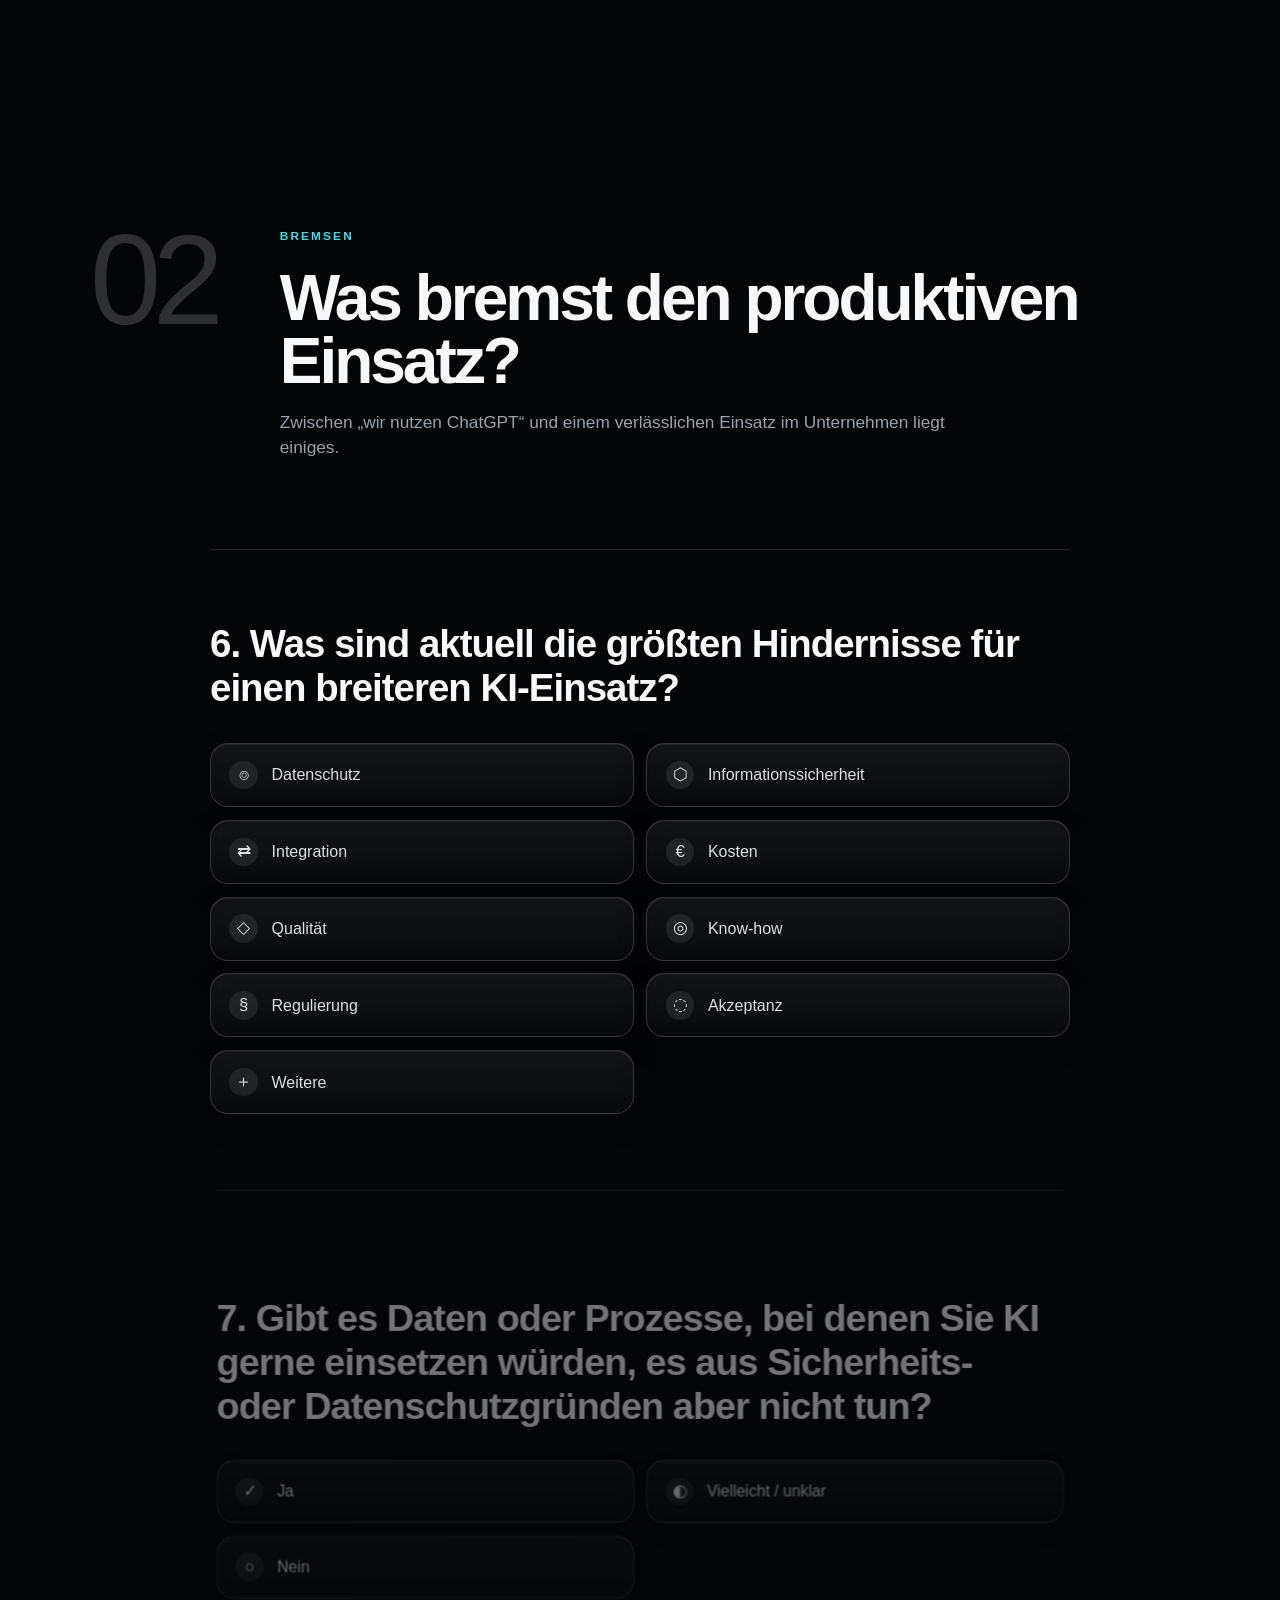
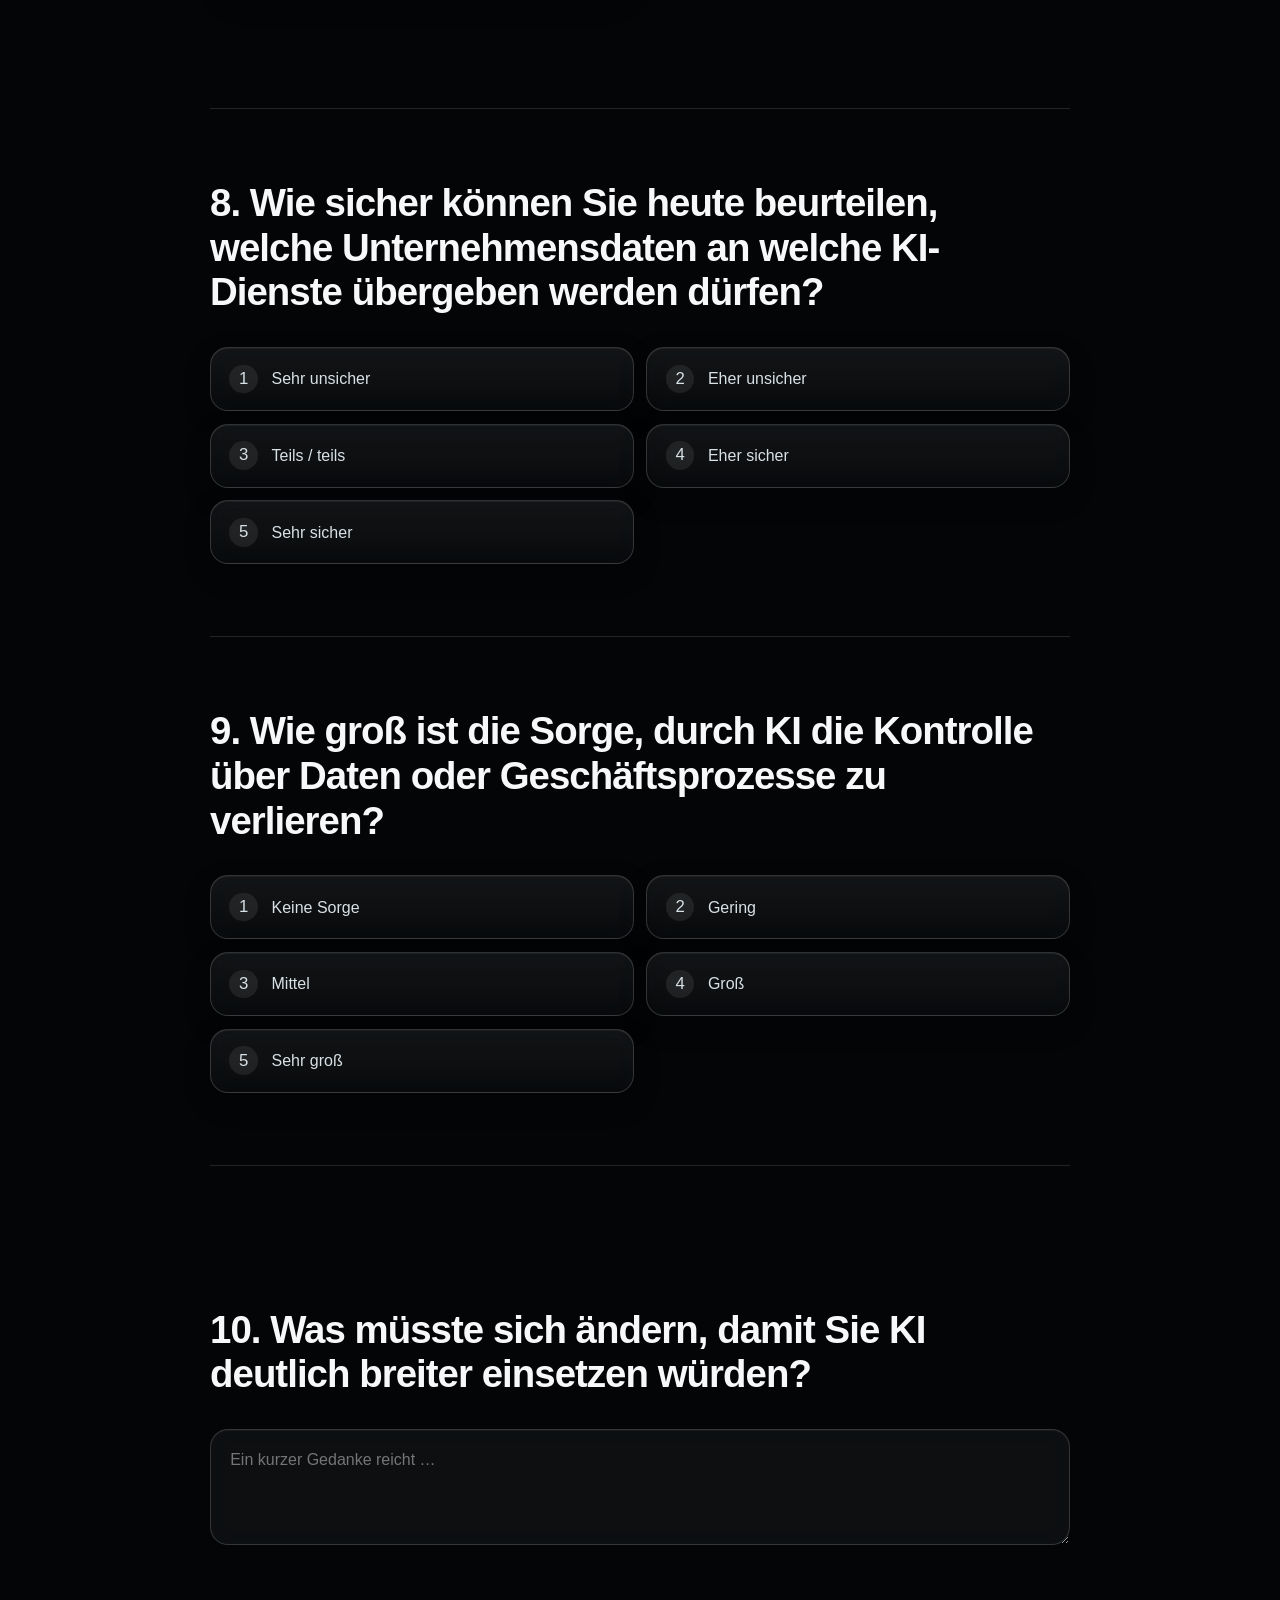
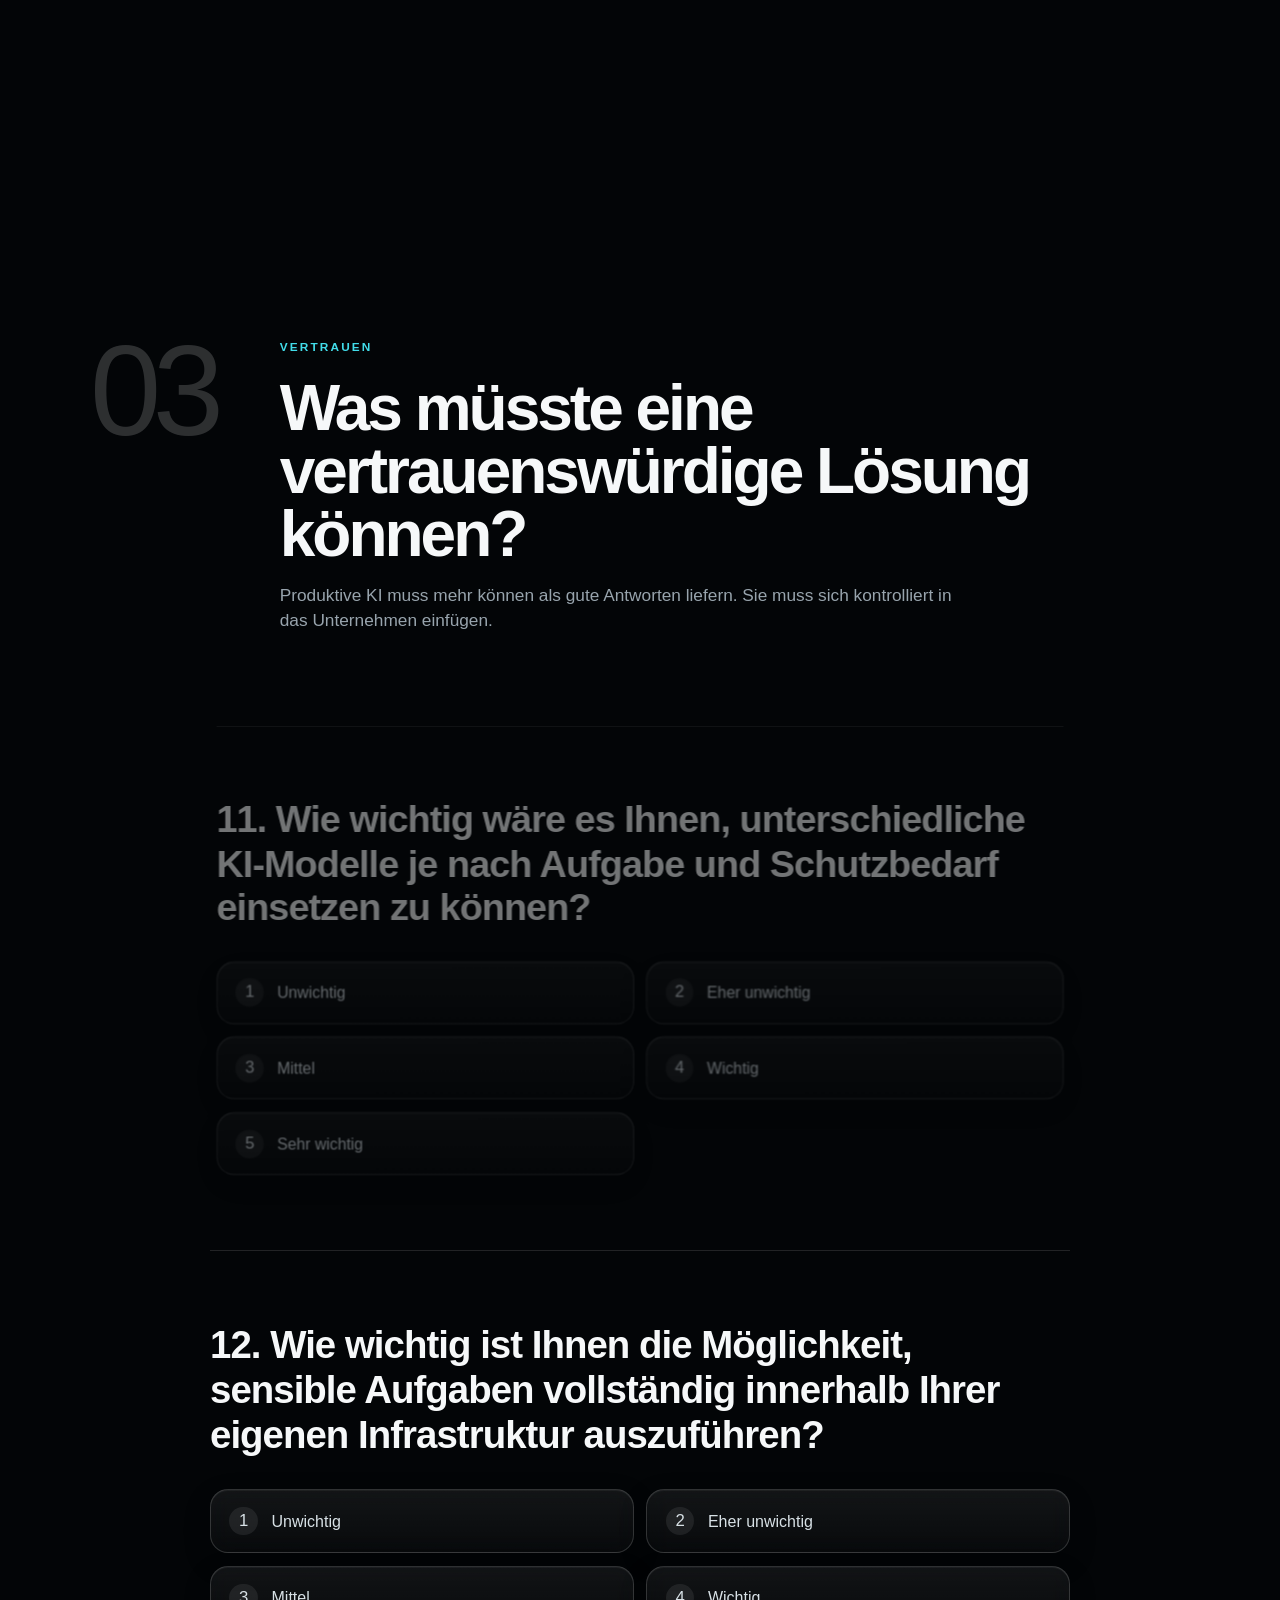
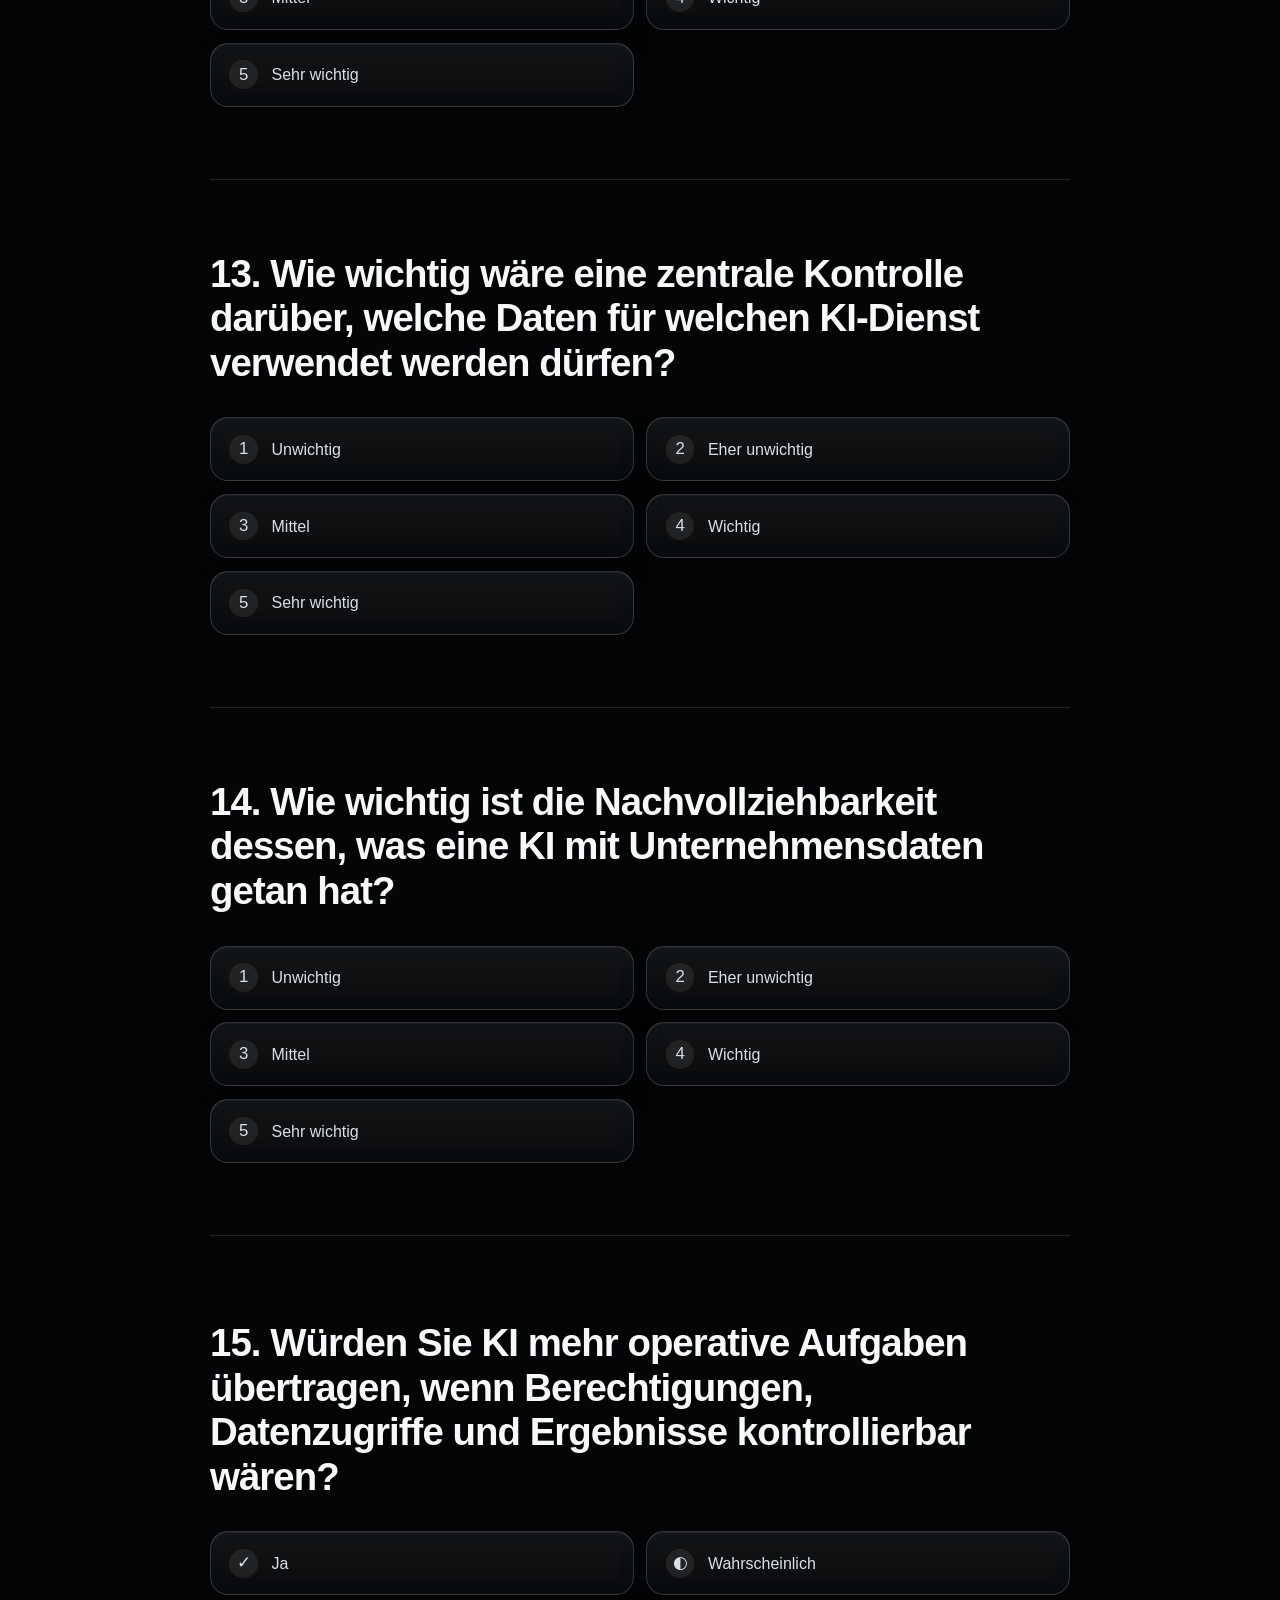
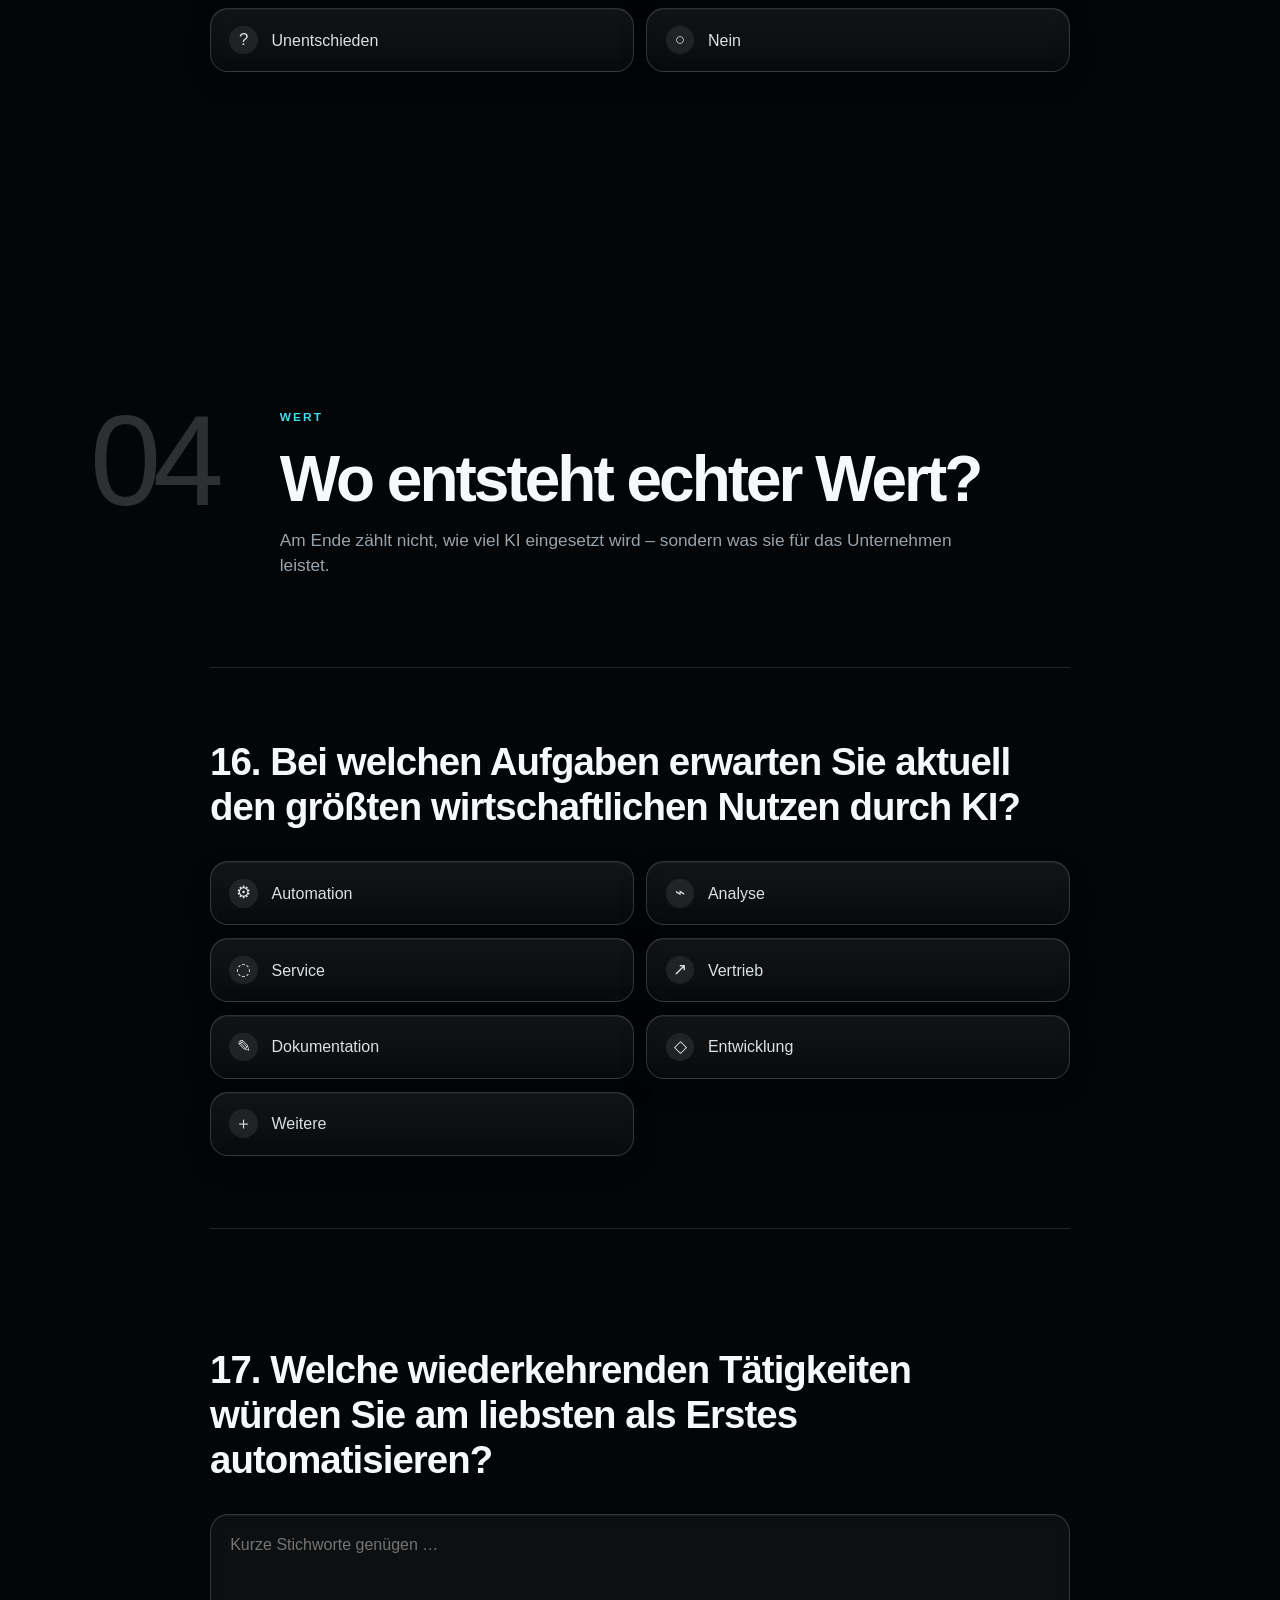
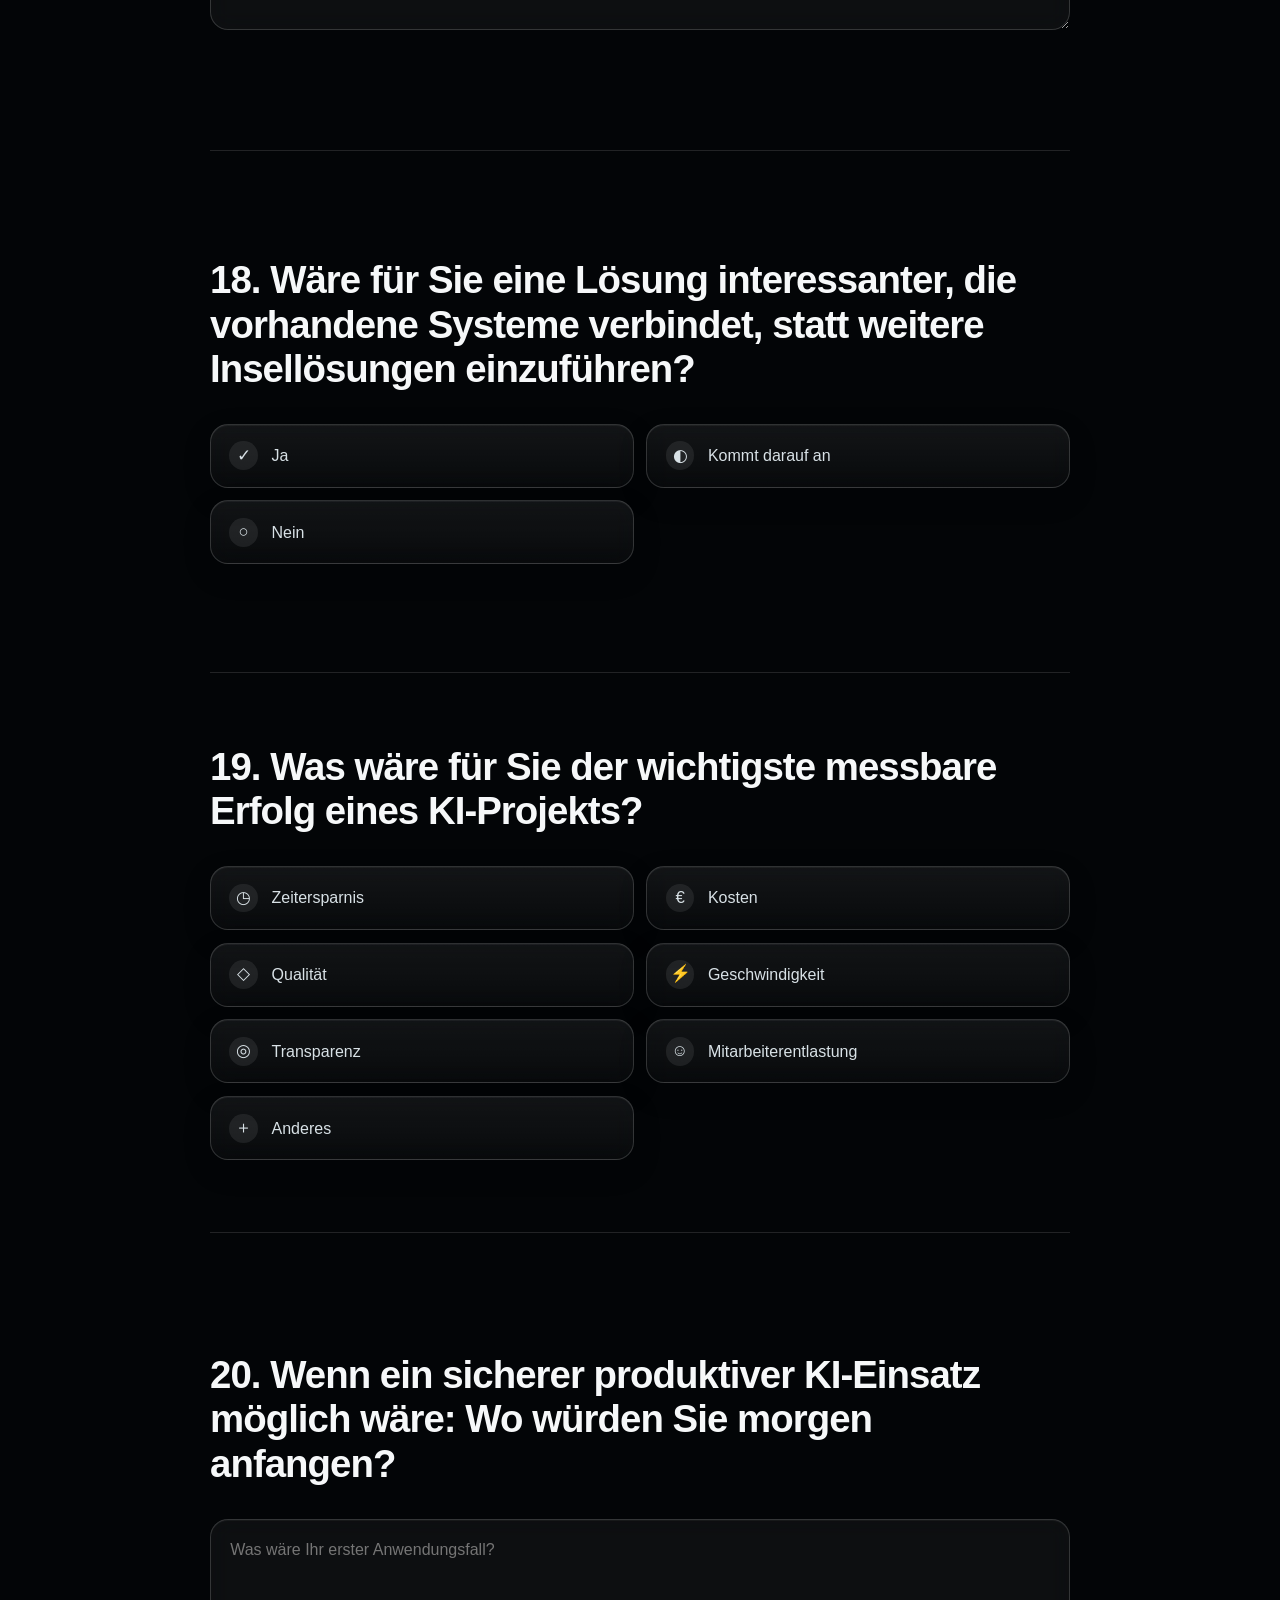
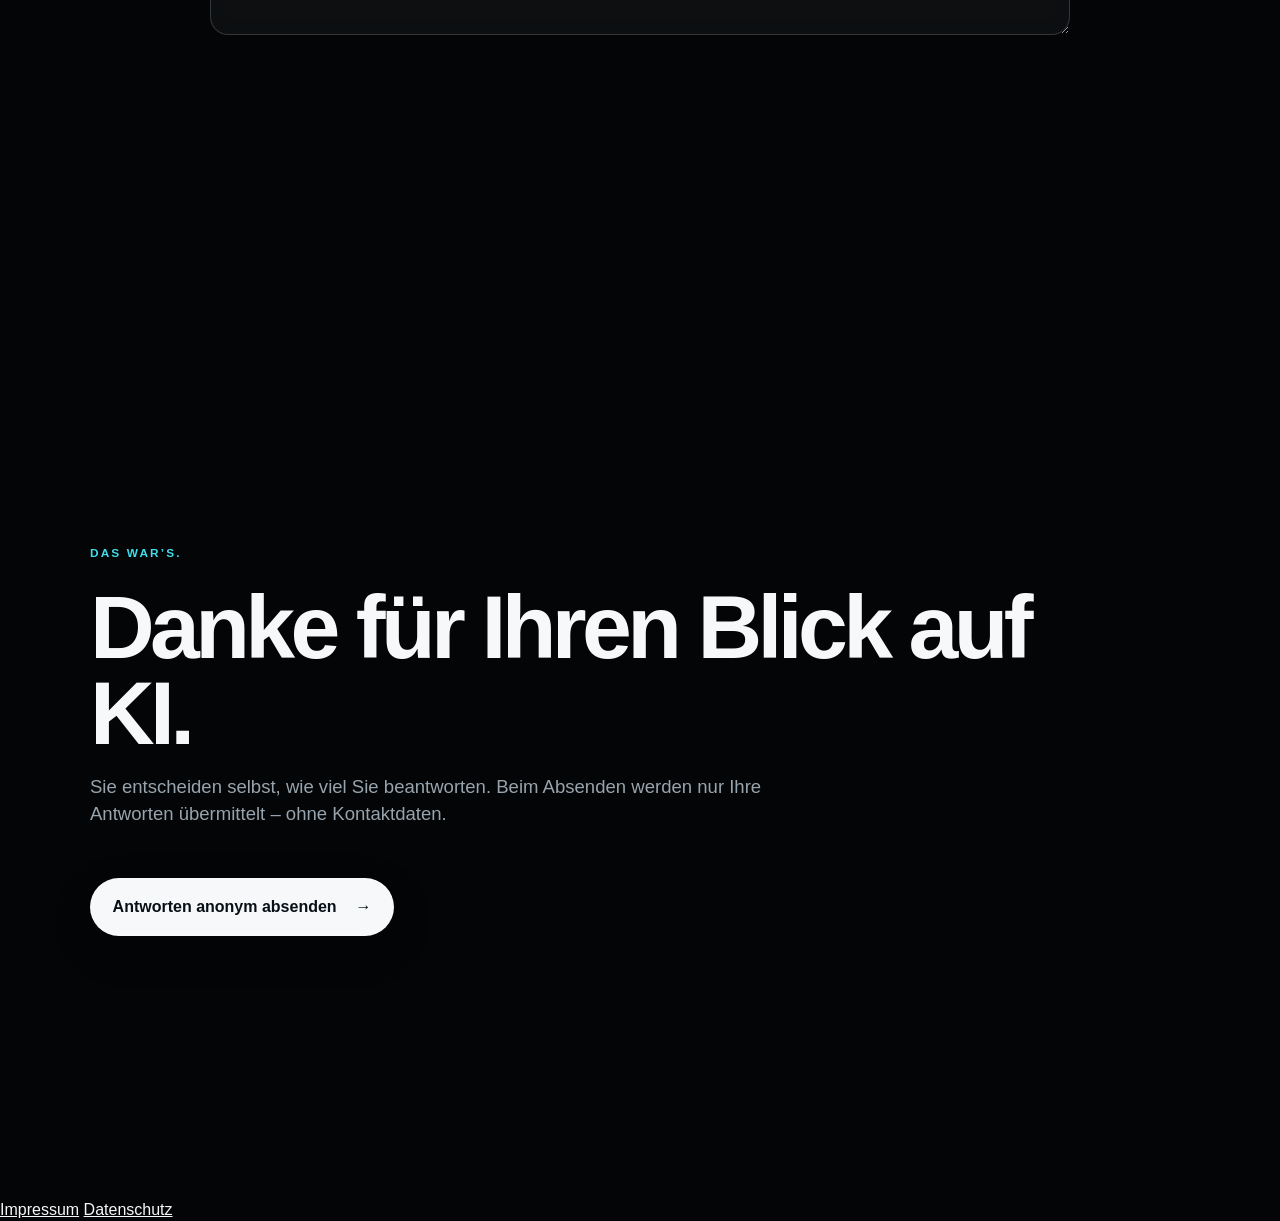
==== commit 433d2199: "feat: add privacy consent and legal links" ====
--- a/www/q/index.html
+++ b/www/q/index.html
@@ -77,12 +77,21 @@
         <form id="contact-form">
           <label>Ihre Nachricht<textarea name="message" rows="5" placeholder="Ihre Nachricht an NEROZON"></textarea></label>
           <label>E-Mail <span>optional</span><input type="email" name="email" placeholder="name@unternehmen.de"></label>
+          <label class="privacy-consent">
+            <input type="checkbox" name="privacy_consent" value="accepted" required>
+            <span>Ich habe die <a href="../datenschutz.php" target="_blank" rel="noopener">Datenschutzerklärung</a> gelesen und stimme der Verarbeitung meiner Angaben zur Bearbeitung meiner Nachricht zu.</span>
+          </label>
           <button class="contact-button" type="submit">Nachricht senden <span>→</span></button>
           <div class="submit-state" id="contact-state" role="status" aria-live="polite"></div>
         </form>
       </div>
     </section>
   </main>
+
+  <footer class="site-legal" aria-label="Rechtliche Informationen">
+    <a href="../impressum.php">Impressum</a>
+    <a href="../datenschutz.php">Datenschutz</a>
+  </footer>
 
   <div class="progress" aria-hidden="true"><span id="progress-bar"></span></div>
   <nav class="chapter-progress" aria-label="Fortschritt">
--- a/www/q/styles.css
+++ b/www/q/styles.css
@@ -1 +1 @@
-:root{--bg:#030507;--text:#f6f8f9;--muted:#98a4ad;--line:rgba(255,255,255,.13);--accent:#42ddea;--max:1100px;--choice:#42ddea}*{box-sizing:border-box}html{scroll-behavior:smooth;background:var(--bg)}body{margin:0;background:var(--bg);color:var(--text);font-family:-apple-system,BlinkMacSystemFont,"Segoe UI",Inter,Helvetica,Arial,sans-serif;line-height:1.45}button,input,textarea{font:inherit}a{color:inherit}.hero{height:100svh;display:grid;place-items:center;position:relative;overflow:hidden;background:#020406 url('../assets/backgrounds/hero-void.svg') center/cover no-repeat}.hero::after{content:"";position:absolute;inset:0;background:radial-gradient(circle at 50% 46%,transparent 0 25%,rgba(2,4,6,.18) 50%,rgba(2,4,6,.68) 100%)}.hero-shade{position:absolute;inset:0;background:linear-gradient(180deg,rgba(0,0,0,.12),rgba(0,0,0,.04) 58%,rgba(0,0,0,.72))}.hero-logo{position:relative;z-index:2;width:min(72vw,780px);max-height:68vh;object-fit:contain;filter:drop-shadow(0 28px 70px rgba(20,191,213,.16));mix-blend-mode:screen}.scroll-cue{position:absolute;z-index:3;bottom:5vh;width:64px;height:64px;border-radius:50%;border:1px solid rgba(255,255,255,.42);background:rgba(2,6,9,.38);color:#fff;font-size:1.45rem;cursor:pointer;backdrop-filter:blur(12px);box-shadow:0 12px 35px rgba(0,0,0,.35);animation:cue 2s ease-in-out infinite}.scenic{position:relative;isolation:isolate;background-color:#030507;background-size:cover;background-position:center;background-attachment:fixed}.scenic::before{content:"";position:absolute;z-index:-1;inset:0;background:linear-gradient(90deg,rgba(3,5,7,.94) 0%,rgba(3,5,7,.78) 48%,rgba(3,5,7,.55) 100%)}.scenic-reality{background-image:url('../assets/backgrounds/section-reality.svg')}.scenic-friction{background-image:url('../assets/backgrounds/section-friction.svg')}.scenic-control{background-image:url('../assets/backgrounds/section-control.svg')}.scenic-value{background-image:url('../assets/backgrounds/section-value.svg')}.scenic-flow{background-image:url('../assets/backgrounds/section-flow.svg')}.panel{min-height:100svh;padding:12vh max(6vw,24px);display:flex;align-items:center}.content-card,.contact-inner{width:min(100%,var(--max));margin:auto}.intro h1,.submit-panel h2,.contact h2{font-size:clamp(3rem,7vw,7rem);line-height:.96;letter-spacing:-.052em;margin:.2em 0;max-width:1050px}.factline{font-size:clamp(1.2rem,2vw,1.7rem);font-weight:600;letter-spacing:.02em;color:#eef6f8}.muted{max-width:720px;color:var(--muted);font-size:clamp(1rem,1.45vw,1.2rem)}.eyebrow{text-transform:uppercase;letter-spacing:.18em;font-size:.74rem;font-weight:750;color:var(--accent);margin-bottom:1.35rem}.continue,.submit-button,.contact-button{margin-top:2rem;border:1px solid rgba(255,255,255,.22);border-radius:999px;padding:1rem 1.35rem;background:#f6f8f9;color:#061016;font-weight:750;cursor:pointer;box-shadow:0 14px 38px rgba(0,0,0,.24)}.continue span,.submit-button span,.contact-button span{margin-left:.9rem}.question-package{min-height:100svh;padding:12vh max(6vw,24px) 16vh}.chapter-intro{width:min(100%,var(--max));margin:0 auto 8vh;display:grid;grid-template-columns:auto minmax(0,1fr);gap:clamp(1.5rem,5vw,5rem);align-items:start}.package-number{font-size:clamp(4rem,10vw,9rem);font-weight:180;line-height:.82;letter-spacing:-.065em;color:rgba(255,255,255,.17)}.chapter-intro h2{font-size:clamp(2.4rem,5vw,5.2rem);line-height:.98;letter-spacing:-.047em;margin:0 0 1rem;max-width:900px}.chapter-intro p{max-width:680px;color:var(--muted);font-size:1.08rem}.questions{width:min(100%,860px);margin:auto}.question{min-height:58svh;display:flex;flex-direction:column;justify-content:center;padding:8vh 0;border-top:1px solid rgba(255,255,255,.12);opacity:.46;transform:scale(.985);transition:opacity .35s ease,transform .35s ease}.question.is-active,.question:focus-within{opacity:1;transform:scale(1)}.question-title{font-size:clamp(1.55rem,3vw,2.55rem);line-height:1.16;font-weight:650;letter-spacing:-.025em;margin:0 0 2rem;max-width:840px}.answers{display:grid;grid-template-columns:repeat(2,minmax(0,1fr));gap:.8rem}.answer{position:relative}.answer input{position:absolute;opacity:0;pointer-events:none}.answer label{min-height:64px;display:flex;align-items:center;gap:.85rem;border:1px solid rgba(255,255,255,.16);border-radius:18px;padding:1rem 1.15rem;color:#d8e1e6;background:linear-gradient(180deg,rgba(255,255,255,.065),rgba(255,255,255,.025));cursor:pointer;box-shadow:inset 0 1px rgba(255,255,255,.05),0 10px 28px rgba(0,0,0,.18);backdrop-filter:blur(12px);transition:.2s ease}.answer label:hover{border-color:rgba(255,255,255,.34);background:rgba(255,255,255,.08);transform:translateY(-1px)}.answer input:focus-visible+label{outline:2px solid #fff;outline-offset:3px}.answer input:checked+label{color:#031014;border-color:rgba(98,231,239,.8);background:linear-gradient(135deg,#58e0ec,#7ee2c0);box-shadow:0 14px 34px rgba(52,216,222,.22)}.answer-icon{width:1.7em;height:1.7em;display:grid;place-items:center;border-radius:50%;background:rgba(255,255,255,.08);font-size:1.05em}.answer input:checked+label .answer-icon{background:rgba(3,16,20,.12)}.text-answer{width:100%;min-height:116px;border:1px solid rgba(255,255,255,.16);border-radius:18px;background:rgba(255,255,255,.045);color:#fff;padding:1.15rem 1.2rem;resize:vertical;box-shadow:inset 0 1px rgba(255,255,255,.04);backdrop-filter:blur(12px)}.text-answer:focus{outline:2px solid var(--accent);outline-offset:2px}.submit-panel::before{background:linear-gradient(90deg,rgba(3,5,7,.93),rgba(3,5,7,.72),rgba(3,5,7,.5))}.finish-card{padding:5vh 0}.submit-state{margin-top:1rem;color:var(--muted)}.contact{min-height:100svh;background:#06090c;border-top:1px solid rgba(255,255,255,.09)}.contact[hidden]{display:none}.contact-inner{padding:6vh 0}.contact form{width:min(100%,720px);display:grid;gap:1.2rem;margin-top:2rem}.contact label{display:grid;gap:.55rem;font-weight:650}.contact label span{font-weight:400;color:var(--muted);font-size:.85rem}.contact textarea,.contact input{border:1px solid rgba(255,255,255,.15);border-radius:18px;background:rgba(255,255,255,.04);color:#fff;padding:1rem}.progress{position:fixed;z-index:50;top:0;left:0;width:100%;height:7px;background:rgba(255,255,255,.08);box-shadow:0 1px 0 rgba(255,255,255,.04)}.progress span{display:block;width:0;height:100%;background:linear-gradient(90deg,#479ee8,#42ddea,#72dfa0);box-shadow:0 0 20px rgba(66,221,234,.38)}.chapter-progress{position:fixed;z-index:40;right:28px;top:50%;transform:translateY(-50%);display:flex;flex-direction:column;align-items:center;gap:.35rem}.chapter-progress a{width:42px;height:42px;display:grid;place-items:center;border-radius:50%;text-decoration:none;border:1px solid rgba(255,255,255,.13);background:rgba(3,7,10,.42);backdrop-filter:blur(10px);font-size:.72rem;color:rgba(255,255,255,.46);transition:.2s ease}.chapter-progress a.is-active{color:#fff;border-color:rgba(78,220,233,.72);box-shadow:0 0 26px rgba(66,221,234,.16)}.chapter-progress i{width:1px;height:28px;background:rgba(255,255,255,.12)}@keyframes cue{0%,100%{transform:translateY(0)}50%{transform:translateY(8px)}}@media(max-width:900px){.scenic{background-attachment:scroll}.chapter-progress{display:none}.chapter-intro{grid-template-columns:1fr;gap:1.2rem}.package-number{font-size:4.5rem}.questions{width:100%}.question{min-height:auto;padding:9vh 0;opacity:1;transform:none}.answers{grid-template-columns:1fr}.hero-logo{width:86vw}.intro h1,.submit-panel h2,.contact h2{font-size:clamp(2.7rem,11vw,5rem)}}@media(max-width:560px){.panel,.question-package{padding-left:6vw;padding-right:6vw}.scroll-cue{width:58px;height:58px}.answer label{min-height:58px;padding:.9rem 1rem}.progress{height:6px}}@media(prefers-reduced-motion:reduce){html{scroll-behavior:auto}.scroll-cue{animation:none}.question,.answer label,.chapter-progress a{transition:none}}
+:root{--bg:#030507;--text:#f6f8f9;--muted:#98a4ad;--line:rgba(255,255,255,.13);--accent:#42ddea;--max:1100px;--choice:#42ddea}*{box-sizing:border-box}html{scroll-behavior:smooth;background:var(--bg)}body{margin:0;background:var(--bg);color:var(--text);font-family:-apple-system,BlinkMacSystemFont,"Segoe UI",Inter,Helvetica,Arial,sans-serif;line-height:1.45}button,input,textarea{font:inherit}a{color:inherit}.hero{height:100svh;display:grid;place-items:center;position:relative;overflow:hidden;background:#020406 url('../assets/backgrounds/hero-void.svg') center/cover no-repeat}.hero::after{content:"";position:absolute;inset:0;background:radial-gradient(circle at 50% 46%,transparent 0 25%,rgba(2,4,6,.18) 50%,rgba(2,4,6,.68) 100%)}.hero-shade{position:absolute;inset:0;background:linear-gradient(180deg,rgba(0,0,0,.12),rgba(0,0,0,.04) 58%,rgba(0,0,0,.72))}.hero-logo{position:relative;z-index:2;width:min(72vw,780px);max-height:68vh;object-fit:contain;filter:drop-shadow(0 28px 70px rgba(20,191,213,.16));mix-blend-mode:screen}.scroll-cue{position:absolute;z-index:3;bottom:5vh;width:64px;height:64px;border-radius:50%;border:1px solid rgba(255,255,255,.42);background:rgba(2,6,9,.38);color:#fff;font-size:1.45rem;cursor:pointer;backdrop-filter:blur(12px);box-shadow:0 12px 35px rgba(0,0,0,.35);animation:cue 2s ease-in-out infinite}.scenic{position:relative;isolation:isolate;background-color:#030507;background-size:cover;background-position:center;background-attachment:fixed}.scenic::before{content:"";position:absolute;z-index:-1;inset:0;background:linear-gradient(90deg,rgba(3,5,7,.94) 0%,rgba(3,5,7,.78) 48%,rgba(3,5,7,.55) 100%)}.scenic-reality{background-image:url('../assets/backgrounds/section-reality.svg')}.scenic-friction{background-image:url('../assets/backgrounds/section-friction.svg')}.scenic-control{background-image:url('../assets/backgrounds/section-control.svg')}.scenic-value{background-image:url('../assets/backgrounds/section-value.svg')}.scenic-flow{background-image:url('../assets/backgrounds/section-flow.svg')}.panel{min-height:100svh;padding:12vh max(6vw,24px);display:flex;align-items:center}.content-card,.contact-inner{width:min(100%,var(--max));margin:auto}.intro h1,.submit-panel h2,.contact h2{font-size:clamp(3rem,7vw,7rem);line-height:.96;letter-spacing:-.052em;margin:.2em 0;max-width:1050px}.factline{font-size:clamp(1.2rem,2vw,1.7rem);font-weight:600;letter-spacing:.02em;color:#eef6f8}.muted{max-width:720px;color:var(--muted);font-size:clamp(1rem,1.45vw,1.2rem)}.eyebrow{text-transform:uppercase;letter-spacing:.18em;font-size:.74rem;font-weight:750;color:var(--accent);margin-bottom:1.35rem}.continue,.submit-button,.contact-button{margin-top:2rem;border:1px solid rgba(255,255,255,.22);border-radius:999px;padding:1rem 1.35rem;background:#f6f8f9;color:#061016;font-weight:750;cursor:pointer;box-shadow:0 14px 38px rgba(0,0,0,.24)}.continue span,.submit-button span,.contact-button span{margin-left:.9rem}.question-package{min-height:100svh;padding:12vh max(6vw,24px) 16vh}.chapter-intro{width:min(100%,var(--max));margin:0 auto 8vh;display:grid;grid-template-columns:auto minmax(0,1fr);gap:clamp(1.5rem,5vw,5rem);align-items:start}.package-number{font-size:clamp(4rem,10vw,9rem);font-weight:180;line-height:.82;letter-spacing:-.065em;color:rgba(255,255,255,.17)}.chapter-intro h2{font-size:clamp(2.4rem,5vw,5.2rem);line-height:.98;letter-spacing:-.047em;margin:0 0 1rem;max-width:900px}.chapter-intro p{max-width:680px;color:var(--muted);font-size:1.08rem}.questions{width:min(100%,860px);margin:auto}.question{min-height:58svh;display:flex;flex-direction:column;justify-content:center;padding:8vh 0;border-top:1px solid rgba(255,255,255,.12);opacity:.46;transform:scale(.985);transition:opacity .35s ease,transform .35s ease}.question.is-active,.question:focus-within{opacity:1;transform:scale(1)}.question-title{font-size:clamp(1.55rem,3vw,2.55rem);line-height:1.16;font-weight:650;letter-spacing:-.025em;margin:0 0 2rem;max-width:840px}.answers{display:grid;grid-template-columns:repeat(2,minmax(0,1fr));gap:.8rem}.answer{position:relative}.answer input{position:absolute;opacity:0;pointer-events:none}.answer label{min-height:64px;display:flex;align-items:center;gap:.85rem;border:1px solid rgba(255,255,255,.16);border-radius:18px;padding:1rem 1.15rem;color:#d8e1e6;background:linear-gradient(180deg,rgba(255,255,255,.065),rgba(255,255,255,.025));cursor:pointer;box-shadow:inset 0 1px rgba(255,255,255,.05),0 10px 28px rgba(0,0,0,.18);backdrop-filter:blur(12px);transition:.2s ease}.answer label:hover{border-color:rgba(255,255,255,.34);background:rgba(255,255,255,.08);transform:translateY(-1px)}.answer input:focus-visible+label{outline:2px solid #fff;outline-offset:3px}.answer input:checked+label{color:#031014;border-color:rgba(98,231,239,.8);background:linear-gradient(135deg,#58e0ec,#7ee2c0);box-shadow:0 14px 34px rgba(52,216,222,.22)}.answer-icon{width:1.7em;height:1.7em;display:grid;place-items:center;border-radius:50%;background:rgba(255,255,255,.08);font-size:1.05em}.answer input:checked+label .answer-icon{background:rgba(3,16,20,.12)}.text-answer{width:100%;min-height:116px;border:1px solid rgba(255,255,255,.16);border-radius:18px;background:rgba(255,255,255,.045);color:#fff;padding:1.15rem 1.2rem;resize:vertical;box-shadow:inset 0 1px rgba(255,255,255,.04);backdrop-filter:blur(12px)}.text-answer:focus{outline:2px solid var(--accent);outline-offset:2px}.submit-panel::before{background:linear-gradient(90deg,rgba(3,5,7,.93),rgba(3,5,7,.72),rgba(3,5,7,.5))}.finish-card{padding:5vh 0}.submit-state{margin-top:1rem;color:var(--muted)}.contact{min-height:100svh;background:#06090c;border-top:1px solid rgba(255,255,255,.09)}.contact[hidden]{display:none}.contact-inner{padding:6vh 0}.contact form{width:min(100%,720px);display:grid;gap:1.2rem;margin-top:2rem}.contact label{display:grid;gap:.55rem;font-weight:650}.contact label span{font-weight:400;color:var(--muted);font-size:.85rem}.contact textarea,.contact input{border:1px solid rgba(255,255,255,.15);border-radius:18px;background:rgba(255,255,255,.04);color:#fff;padding:1rem}.progress{position:fixed;z-index:50;top:0;left:0;width:100%;height:7px;background:rgba(255,255,255,.08);box-shadow:0 1px 0 rgba(255,255,255,.04)}.progress span{display:block;width:0;height:100%;background:linear-gradient(90deg,#479ee8,#42ddea,#72dfa0);box-shadow:0 0 20px rgba(66,221,234,.38)}.chapter-progress{position:fixed;z-index:40;right:28px;top:50%;transform:translateY(-50%);display:flex;flex-direction:column;align-items:center;gap:.35rem}.chapter-progress a{width:42px;height:42px;display:grid;place-items:center;border-radius:50%;text-decoration:none;border:1px solid rgba(255,255,255,.13);background:rgba(3,7,10,.42);backdrop-filter:blur(10px);font-size:.72rem;color:rgba(255,255,255,.46);transition:.2s ease}.chapter-progress a.is-active{color:#fff;border-color:rgba(78,220,233,.72);box-shadow:0 0 26px rgba(66,221,234,.16)}.chapter-progress i{width:1px;height:28px;background:rgba(255,255,255,.12)}.time-dialog{width:min(92vw,620px);border:1px solid rgba(255,255,255,.18);border-radius:28px;padding:0;background:rgba(6,10,14,.96);color:var(--text);box-shadow:0 28px 90px rgba(0,0,0,.55);backdrop-filter:blur(18px)}.time-dialog::backdrop{background:rgba(0,0,0,.68);backdrop-filter:blur(4px)}.time-dialog-inner{padding:clamp(1.5rem,4vw,2.75rem)}.time-dialog h2{font-size:clamp(2rem,5vw,3.8rem);line-height:1;letter-spacing:-.045em;margin:.15em 0 .5em}.time-dialog p{color:var(--muted);font-size:1.08rem;max-width:54ch}.time-dialog-actions{display:flex;flex-wrap:wrap;gap:.8rem;margin-top:2rem}.time-dialog-continue,.time-dialog-submit{min-height:48px;border-radius:999px;padding:.9rem 1.2rem;font-weight:750;cursor:pointer}.time-dialog-continue{border:1px solid rgba(255,255,255,.2);background:rgba(255,255,255,.05);color:#fff}.time-dialog-submit{border:1px solid rgba(255,255,255,.22);background:#f6f8f9;color:#061016}.time-dialog-submit span{margin-left:.65rem}.time-dialog button:focus-visible{outline:2px solid #fff;outline-offset:3px}@keyframes cue{0%,100%{transform:translateY(0)}50%{transform:translateY(8px)}}@media(max-width:900px){.scenic{background-attachment:scroll}.chapter-progress{display:none}.chapter-intro{grid-template-columns:1fr;gap:1.2rem}.package-number{font-size:4.5rem}.questions{width:100%}.question{min-height:auto;padding:9vh 0;opacity:1;transform:none}.answers{grid-template-columns:1fr}.hero-logo{width:86vw}.intro h1,.submit-panel h2,.contact h2{font-size:clamp(2.7rem,11vw,5rem)}}@media(max-width:560px){.panel,.question-package{padding-left:6vw;padding-right:6vw}.scroll-cue{width:58px;height:58px}.answer label{min-height:58px;padding:.9rem 1rem}.progress{height:6px}.time-dialog-actions{flex-direction:column}.time-dialog-actions button{width:100%}}@media(prefers-reduced-motion:reduce){html{scroll-behavior:auto}.scroll-cue{animation:none}.question,.answer label,.chapter-progress a{transition:none}}
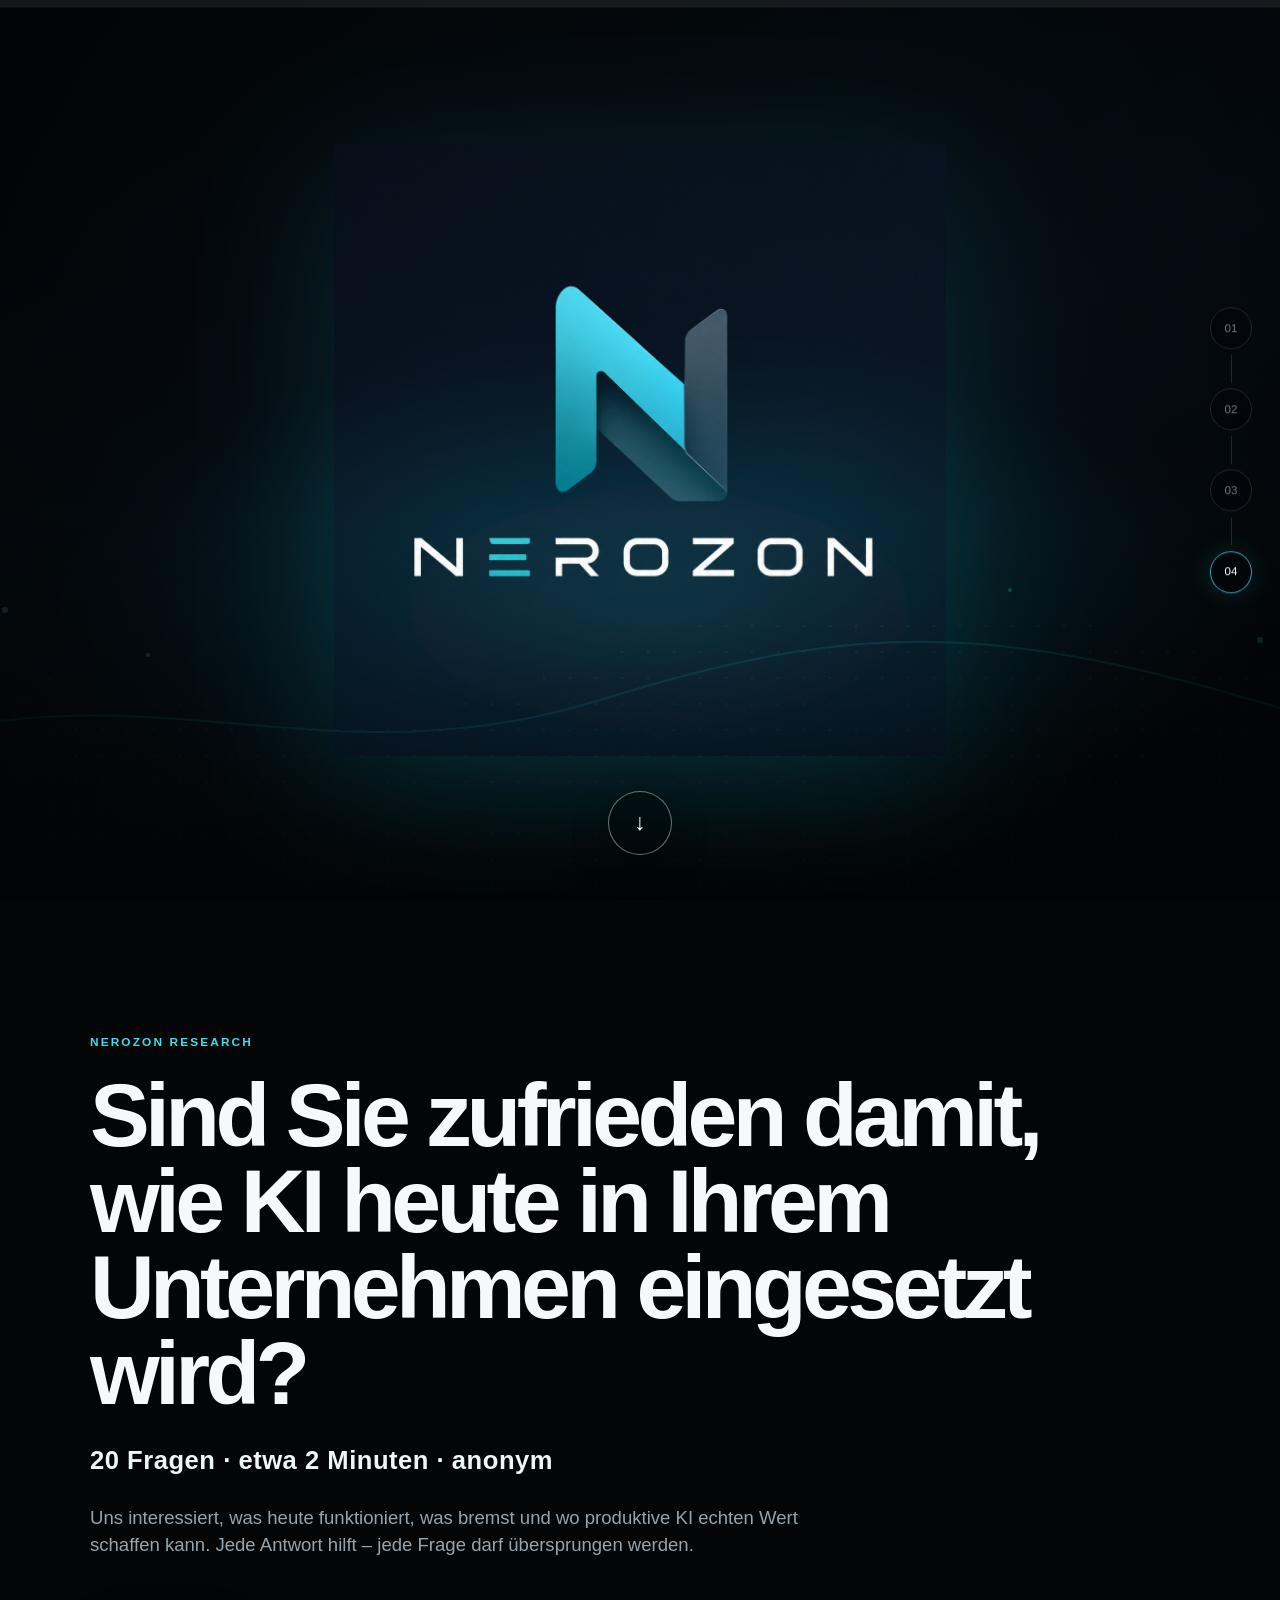
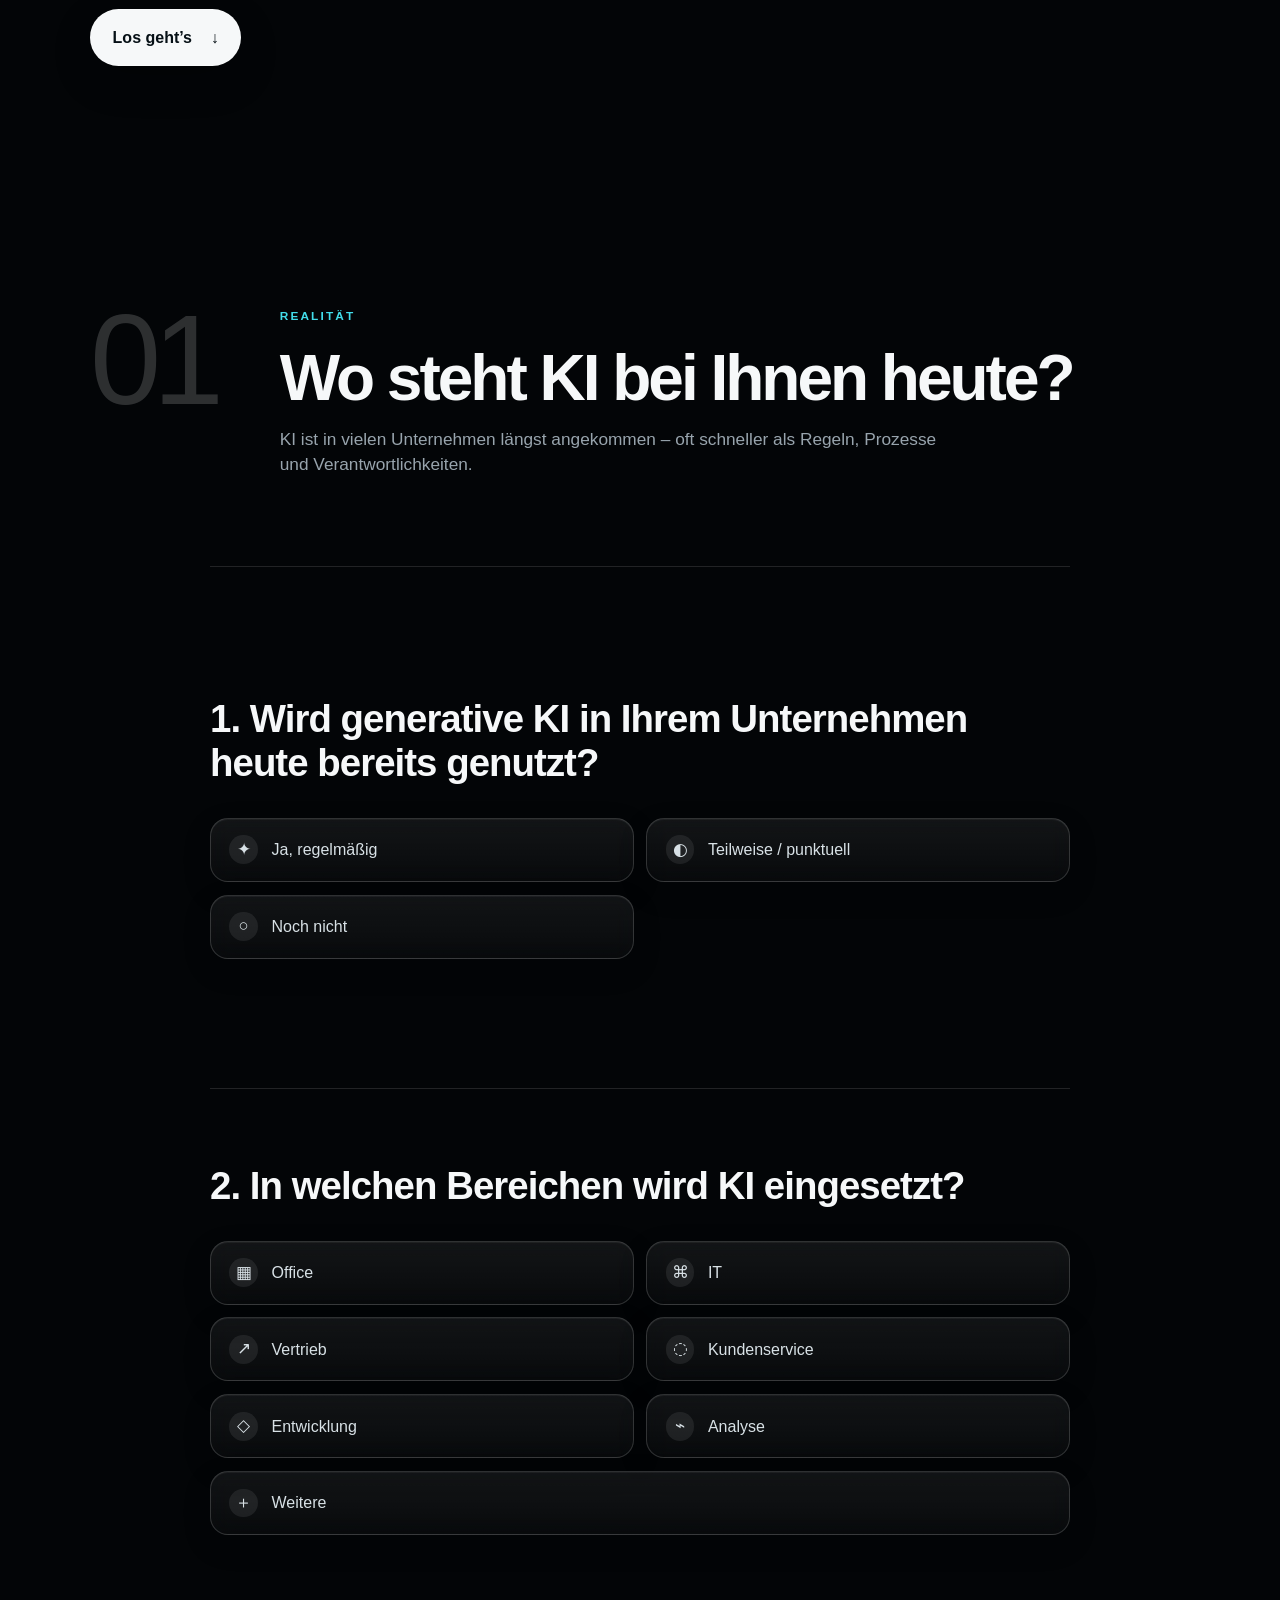
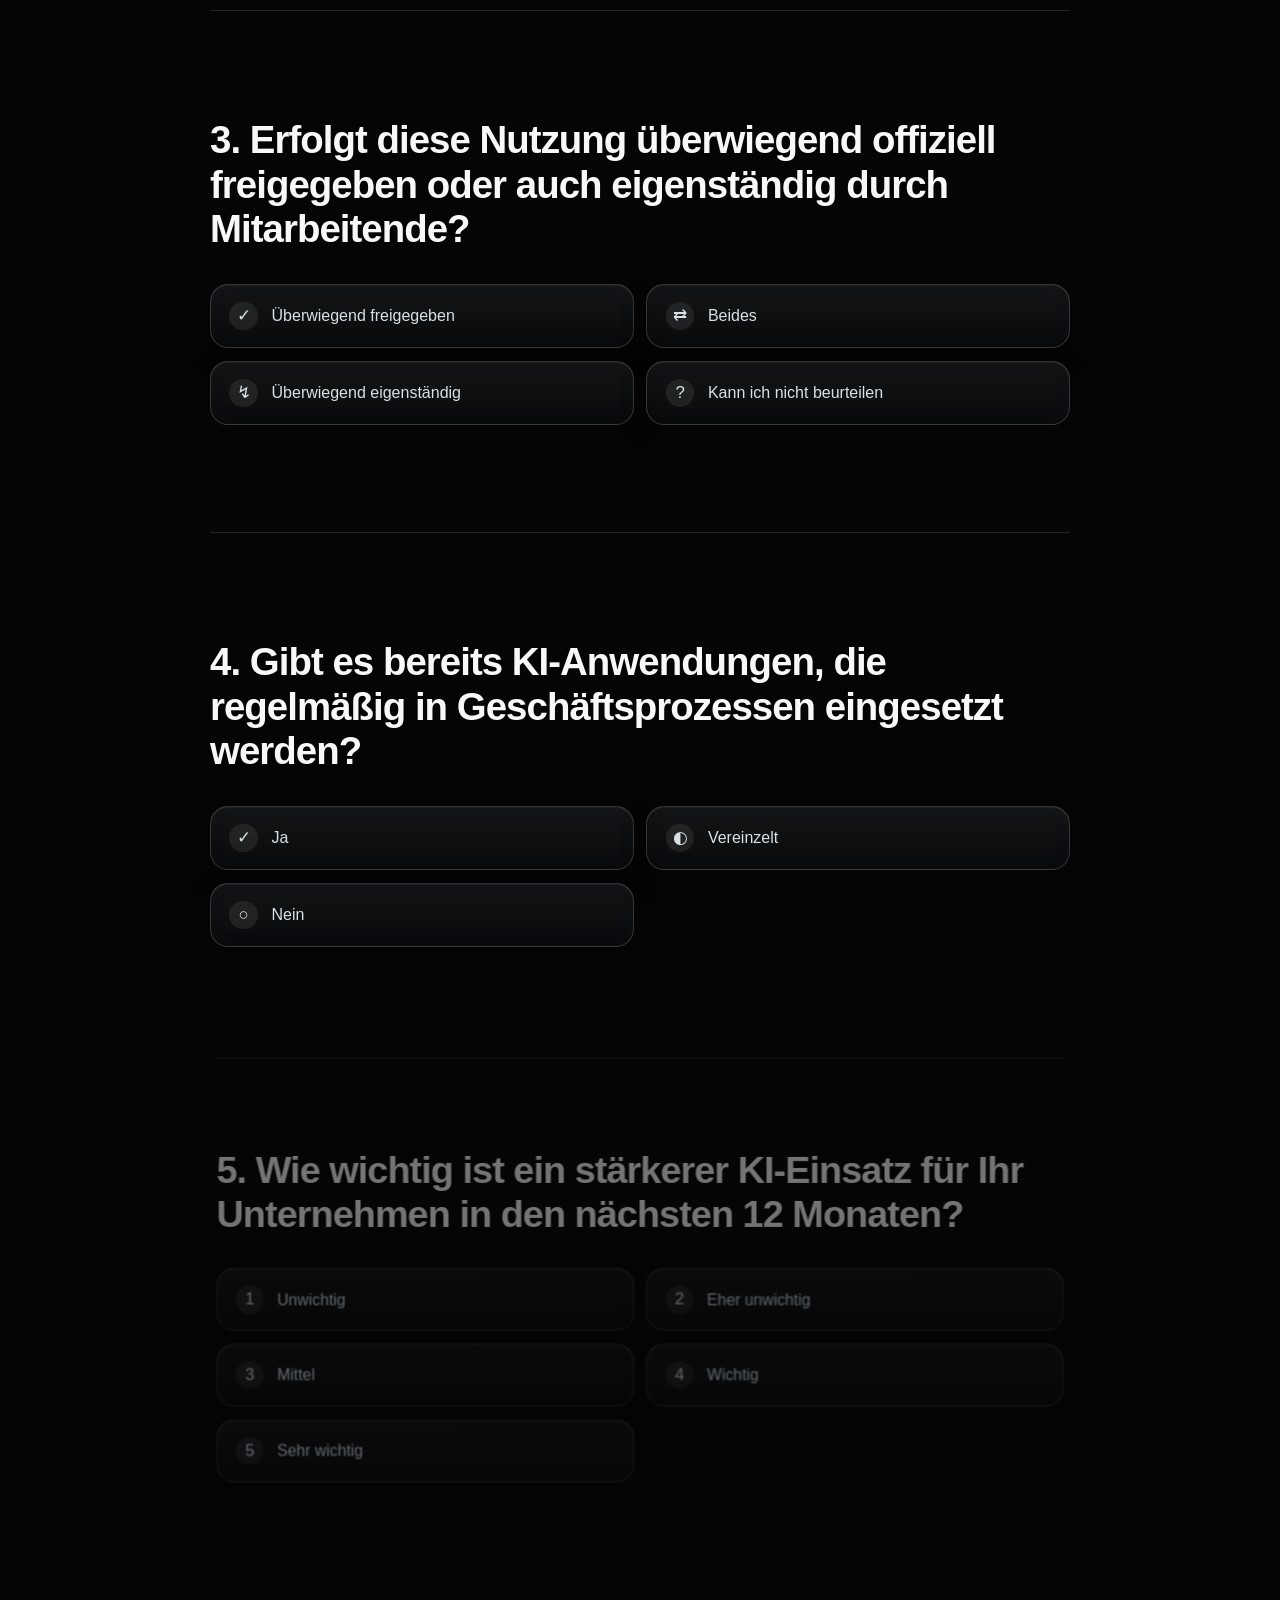
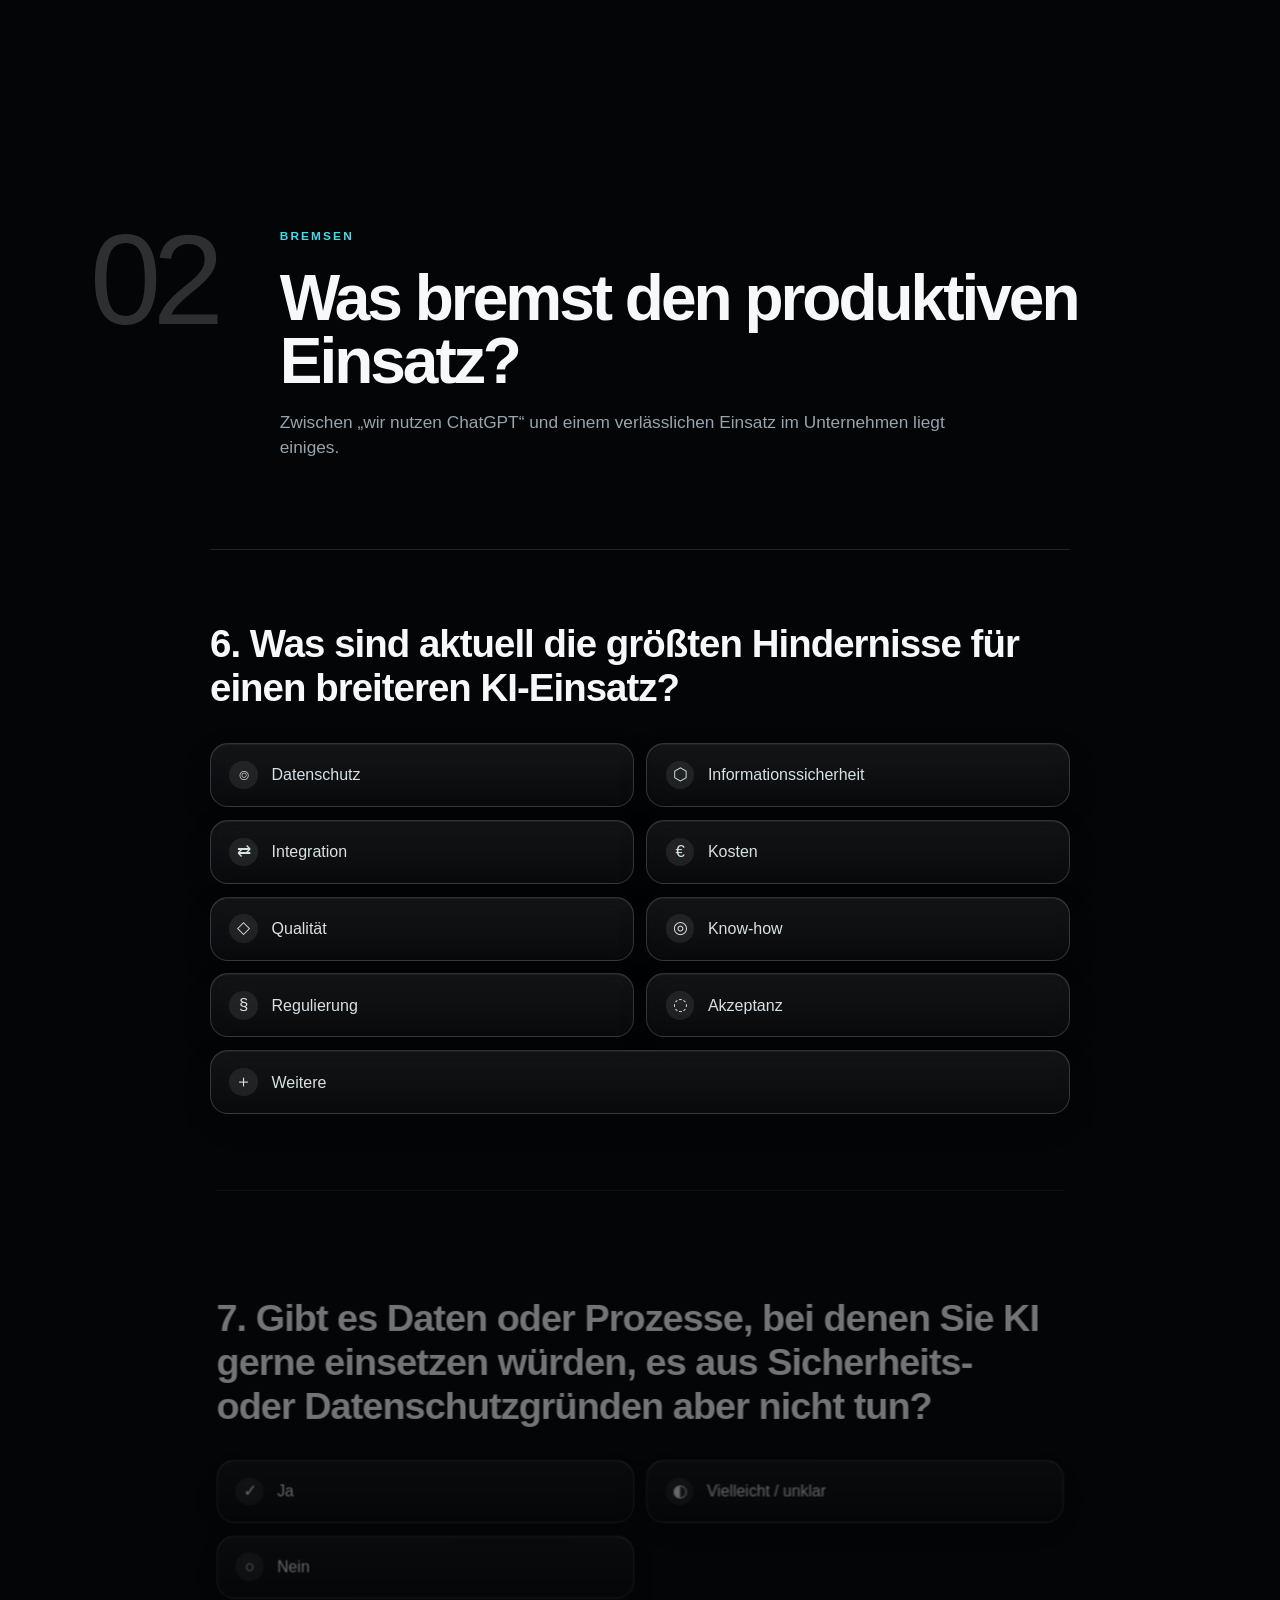
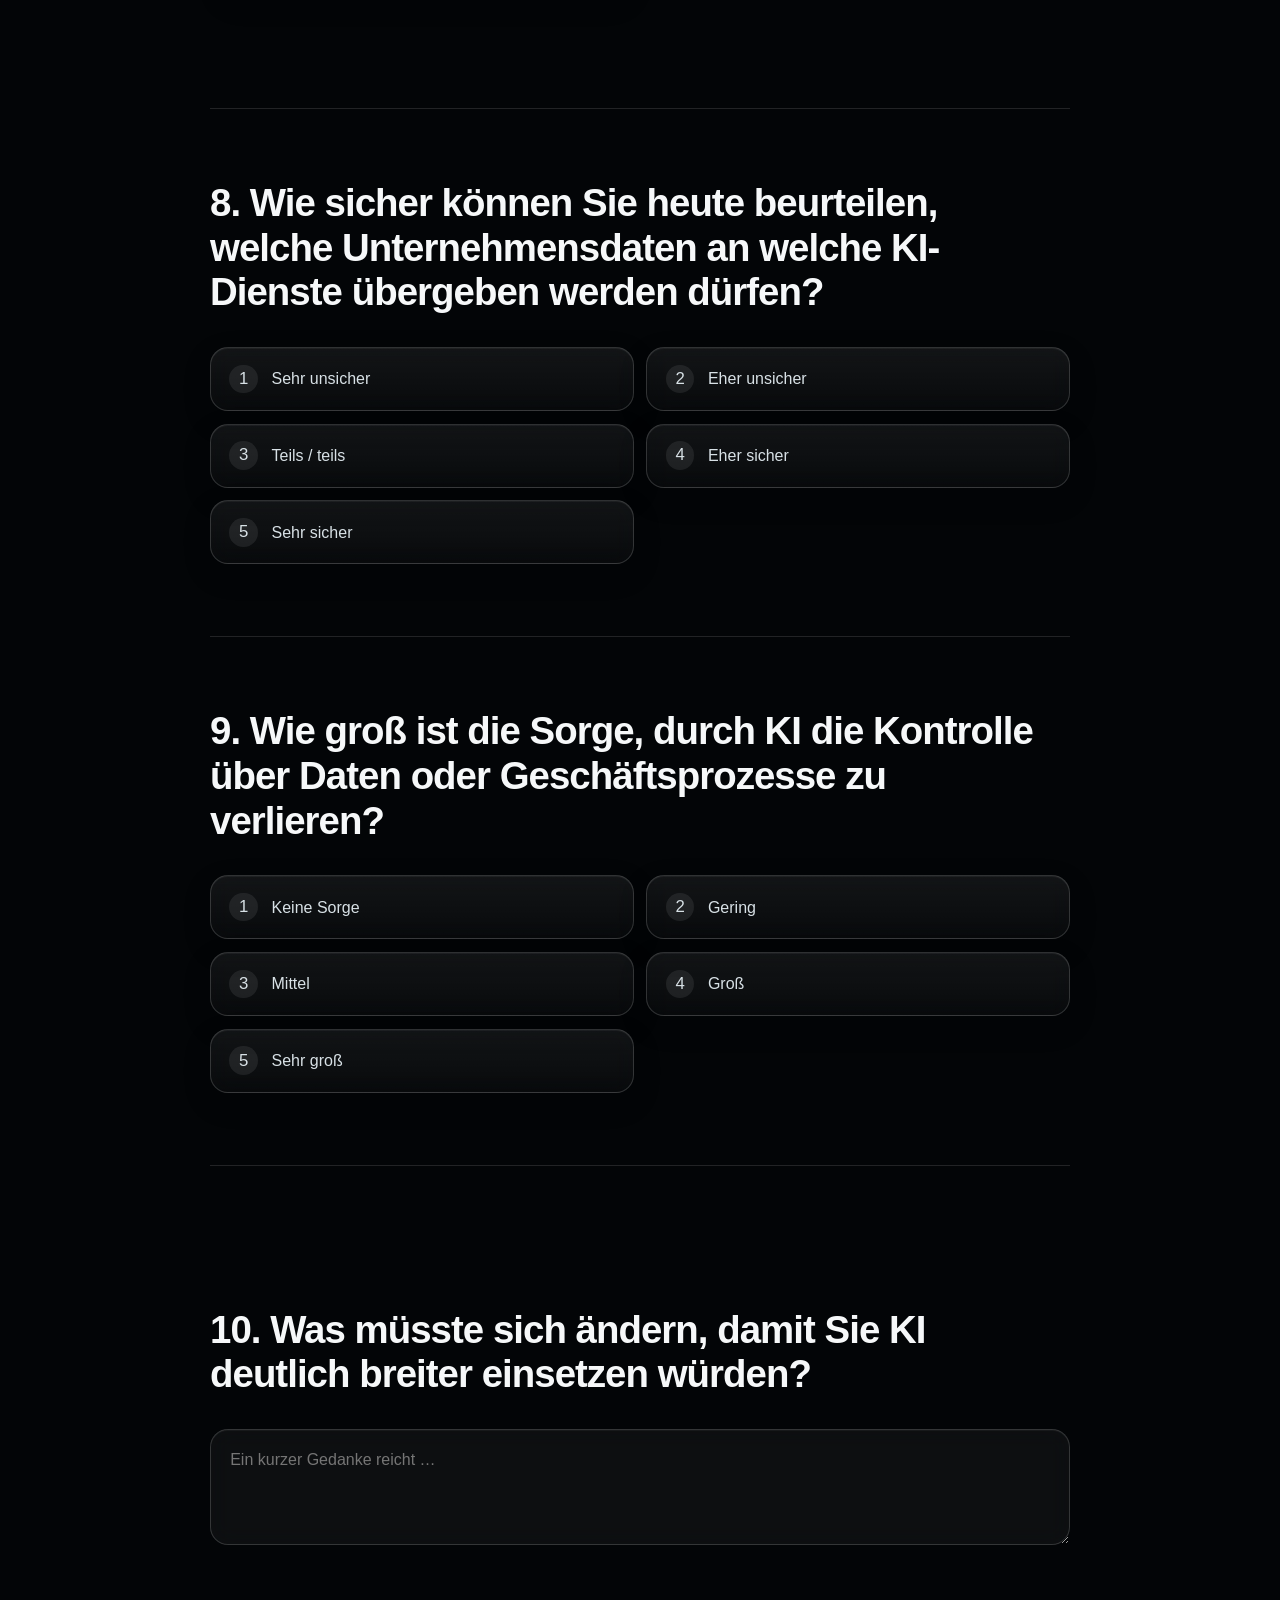
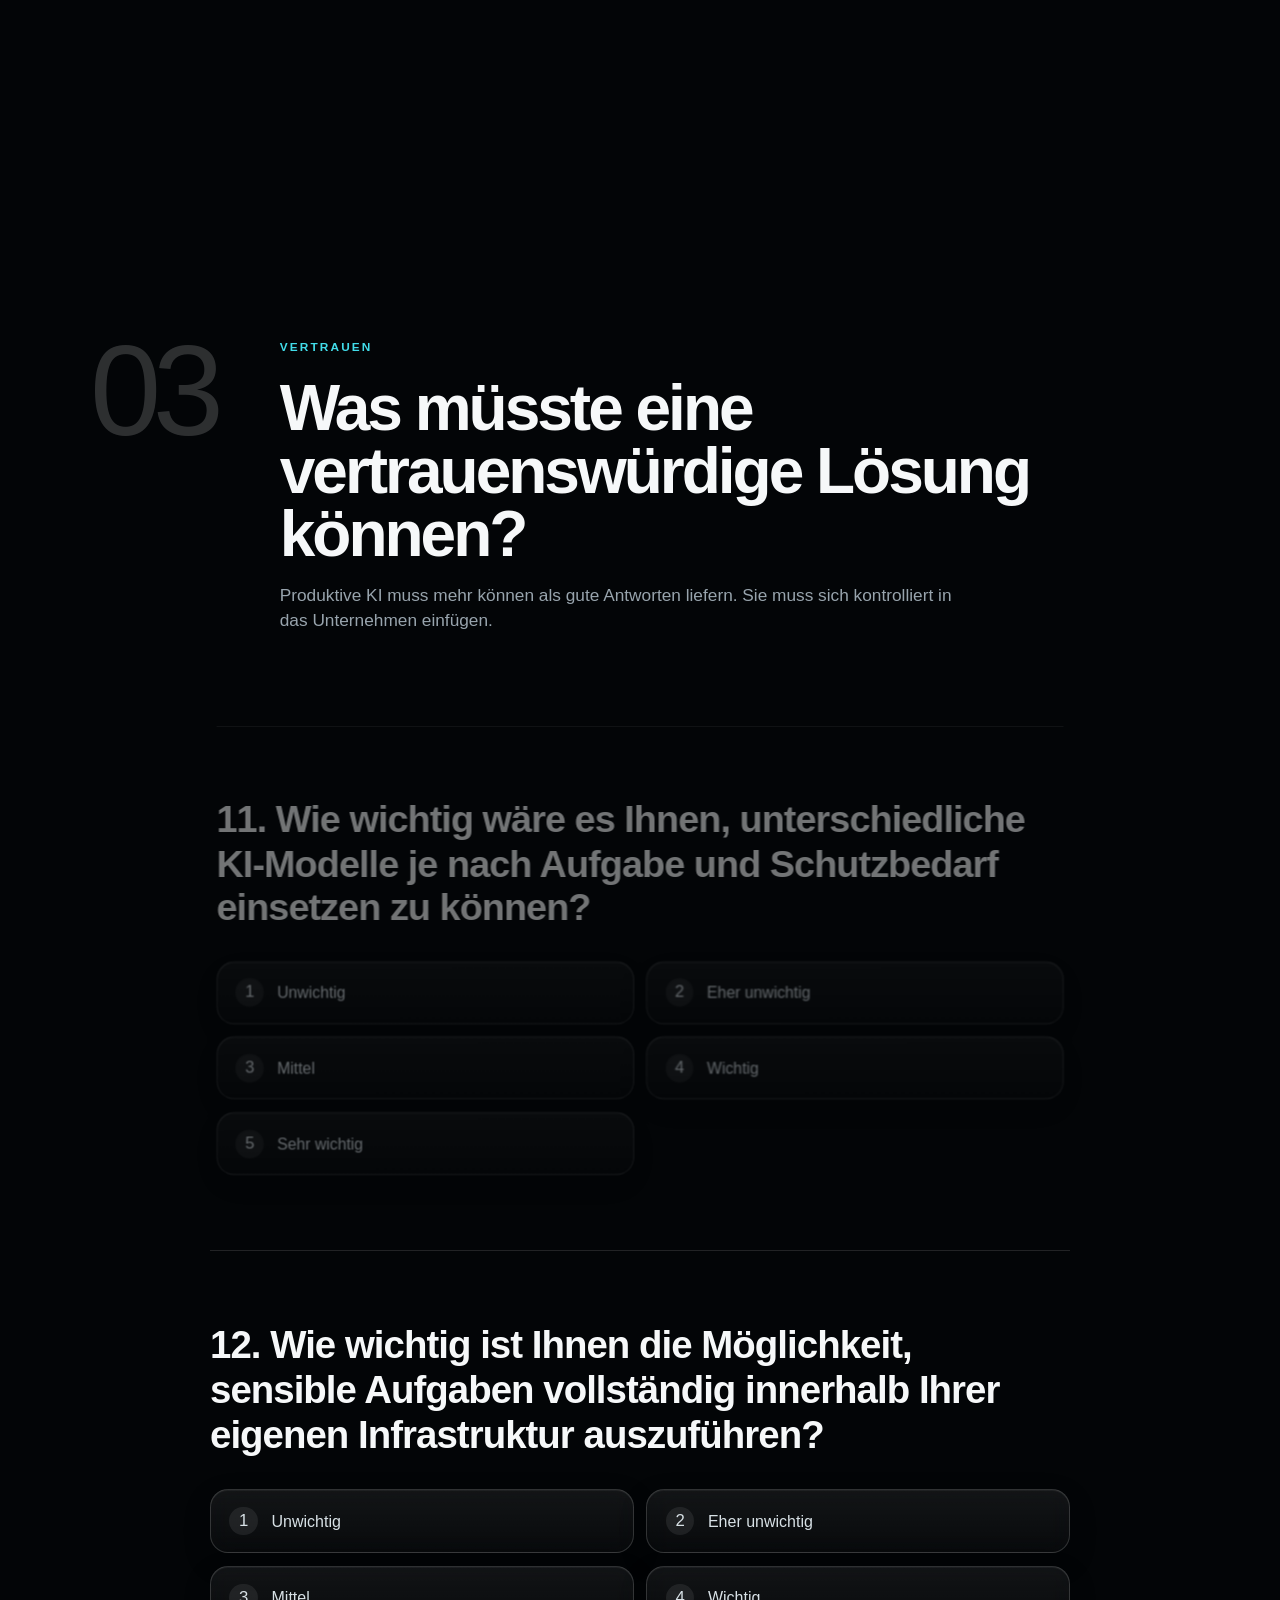
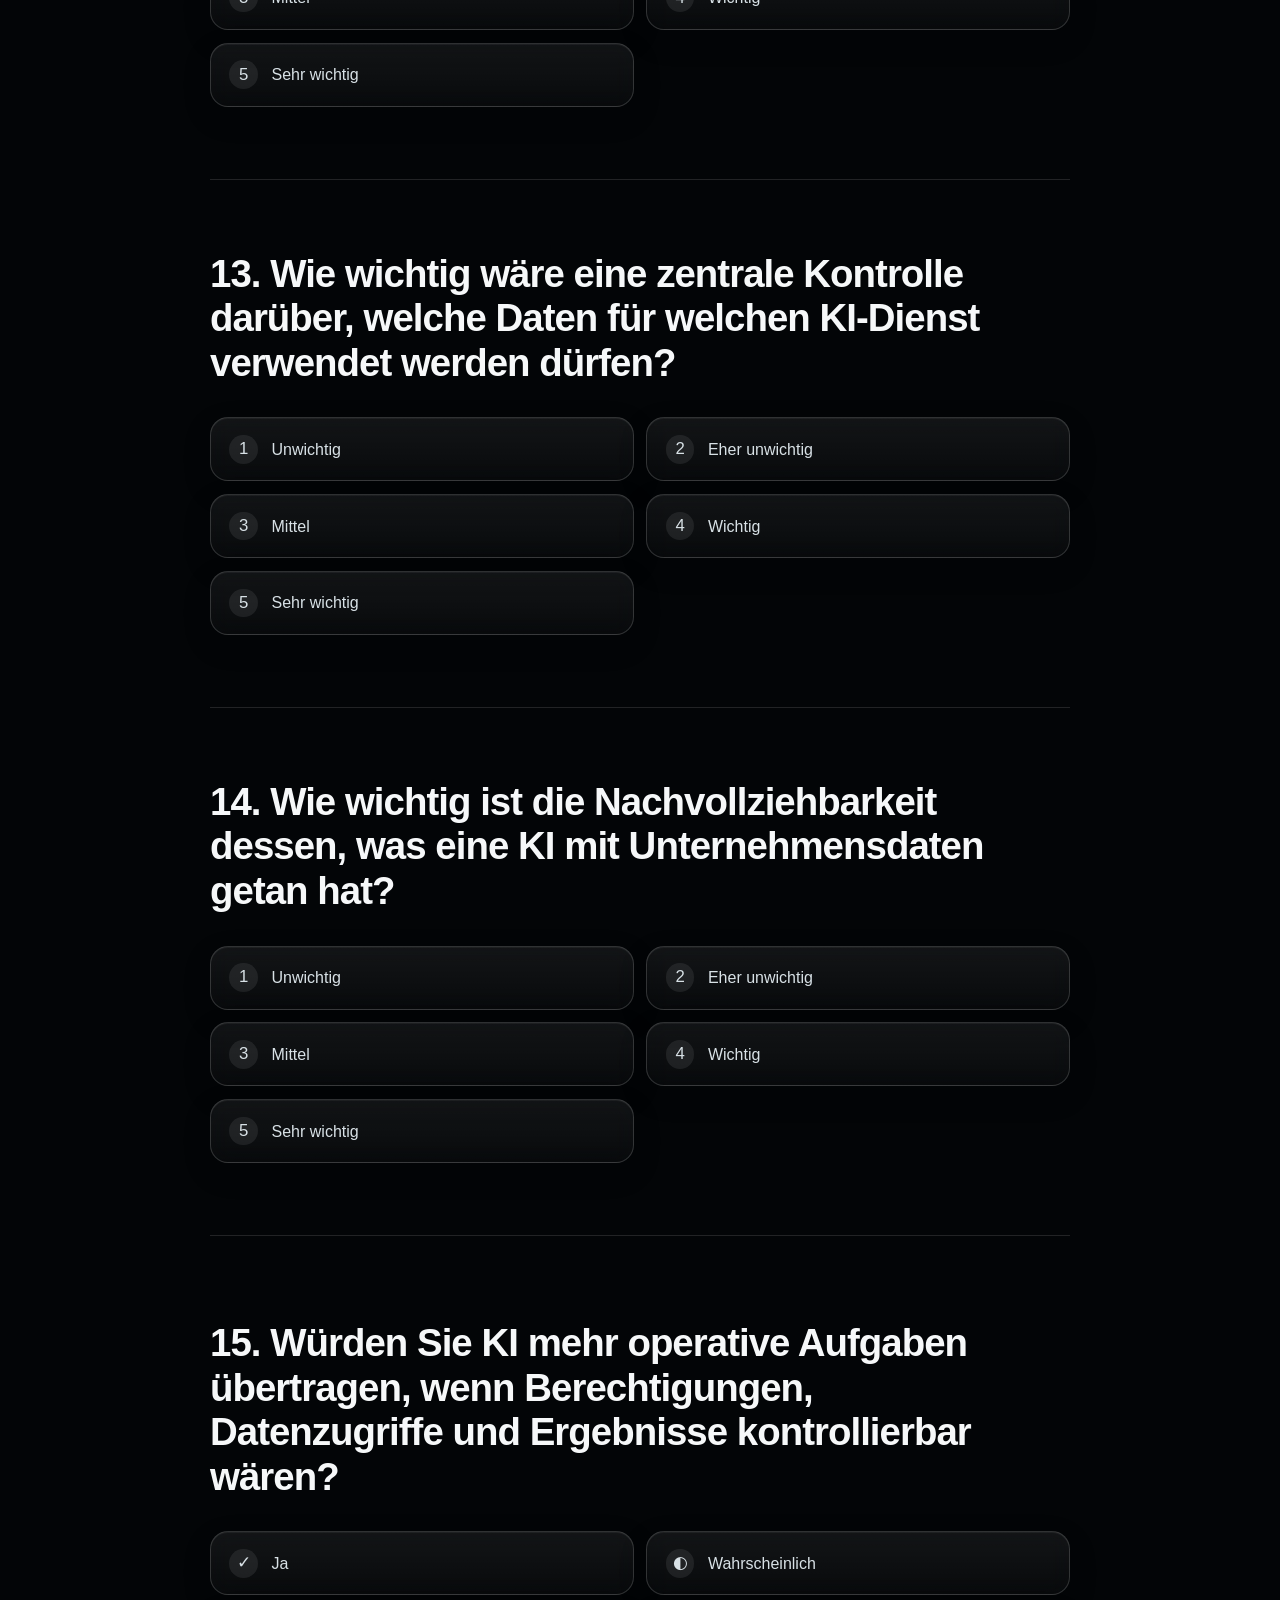
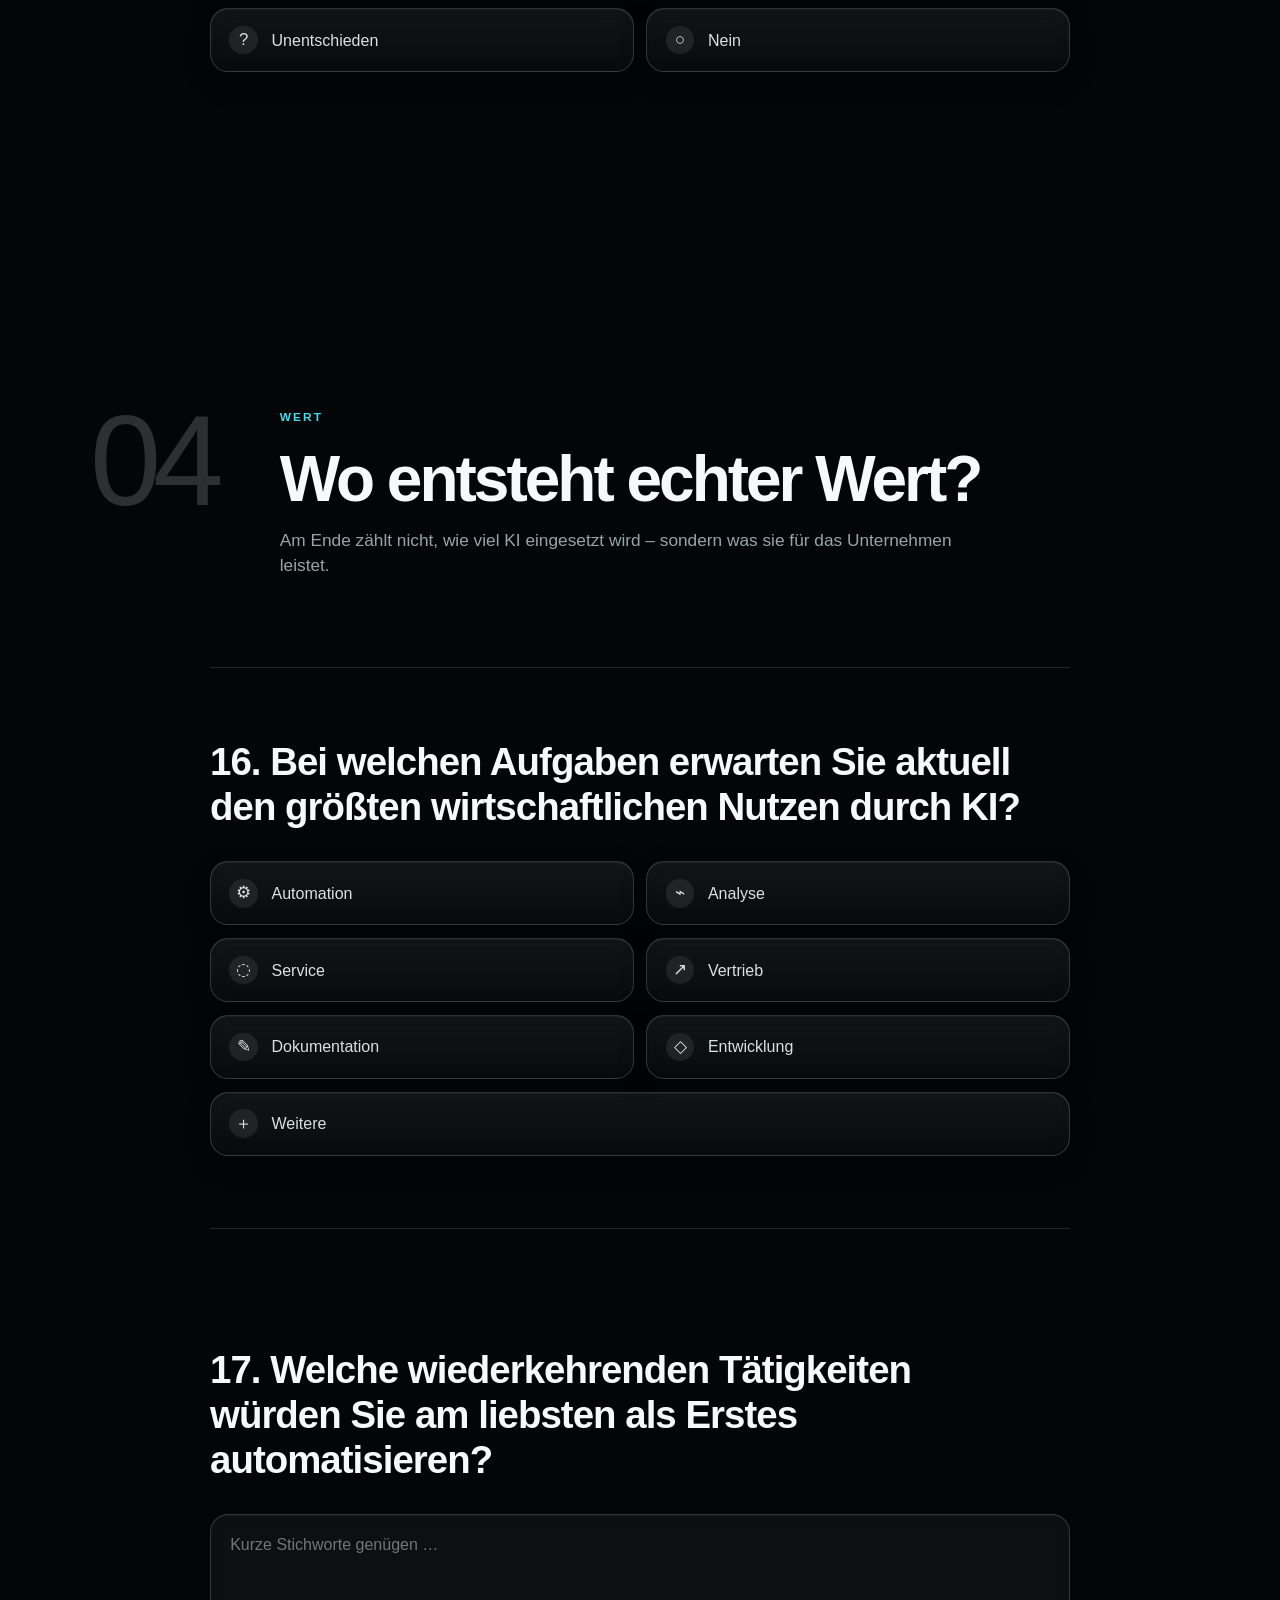
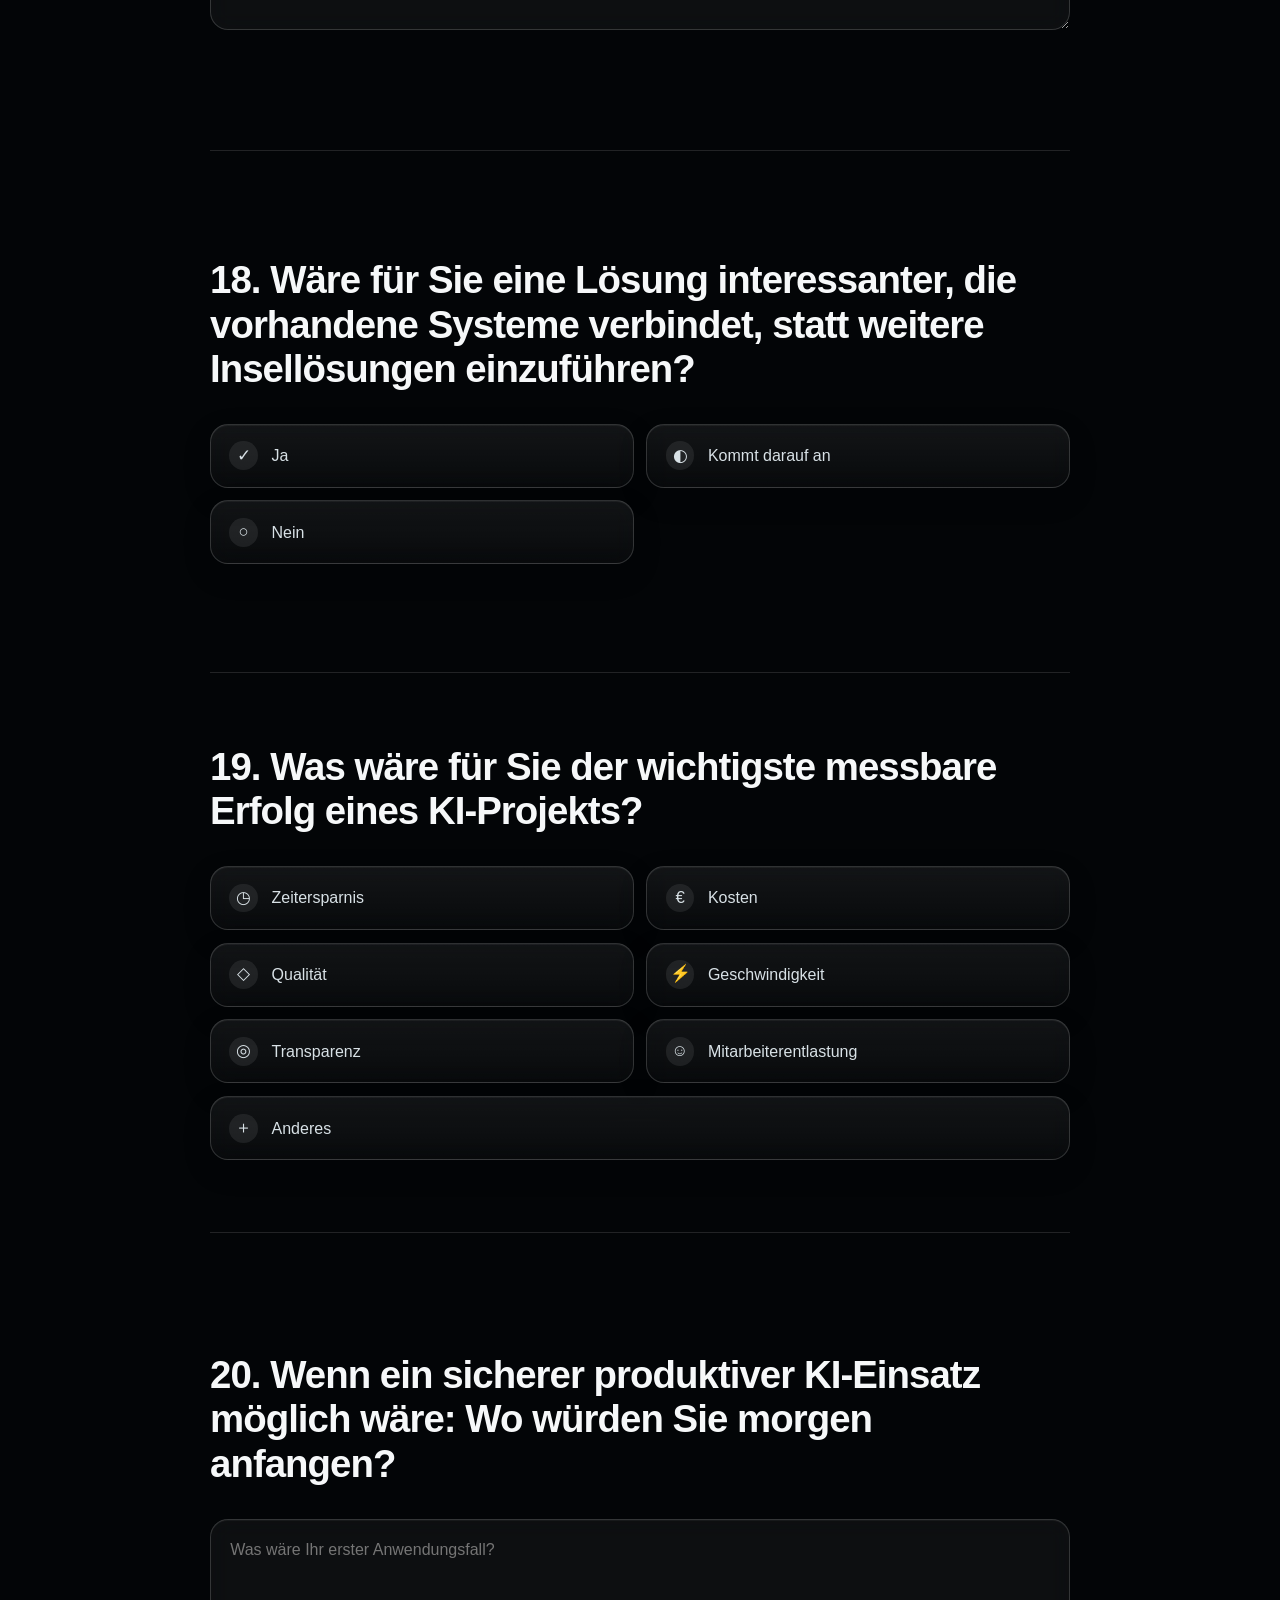
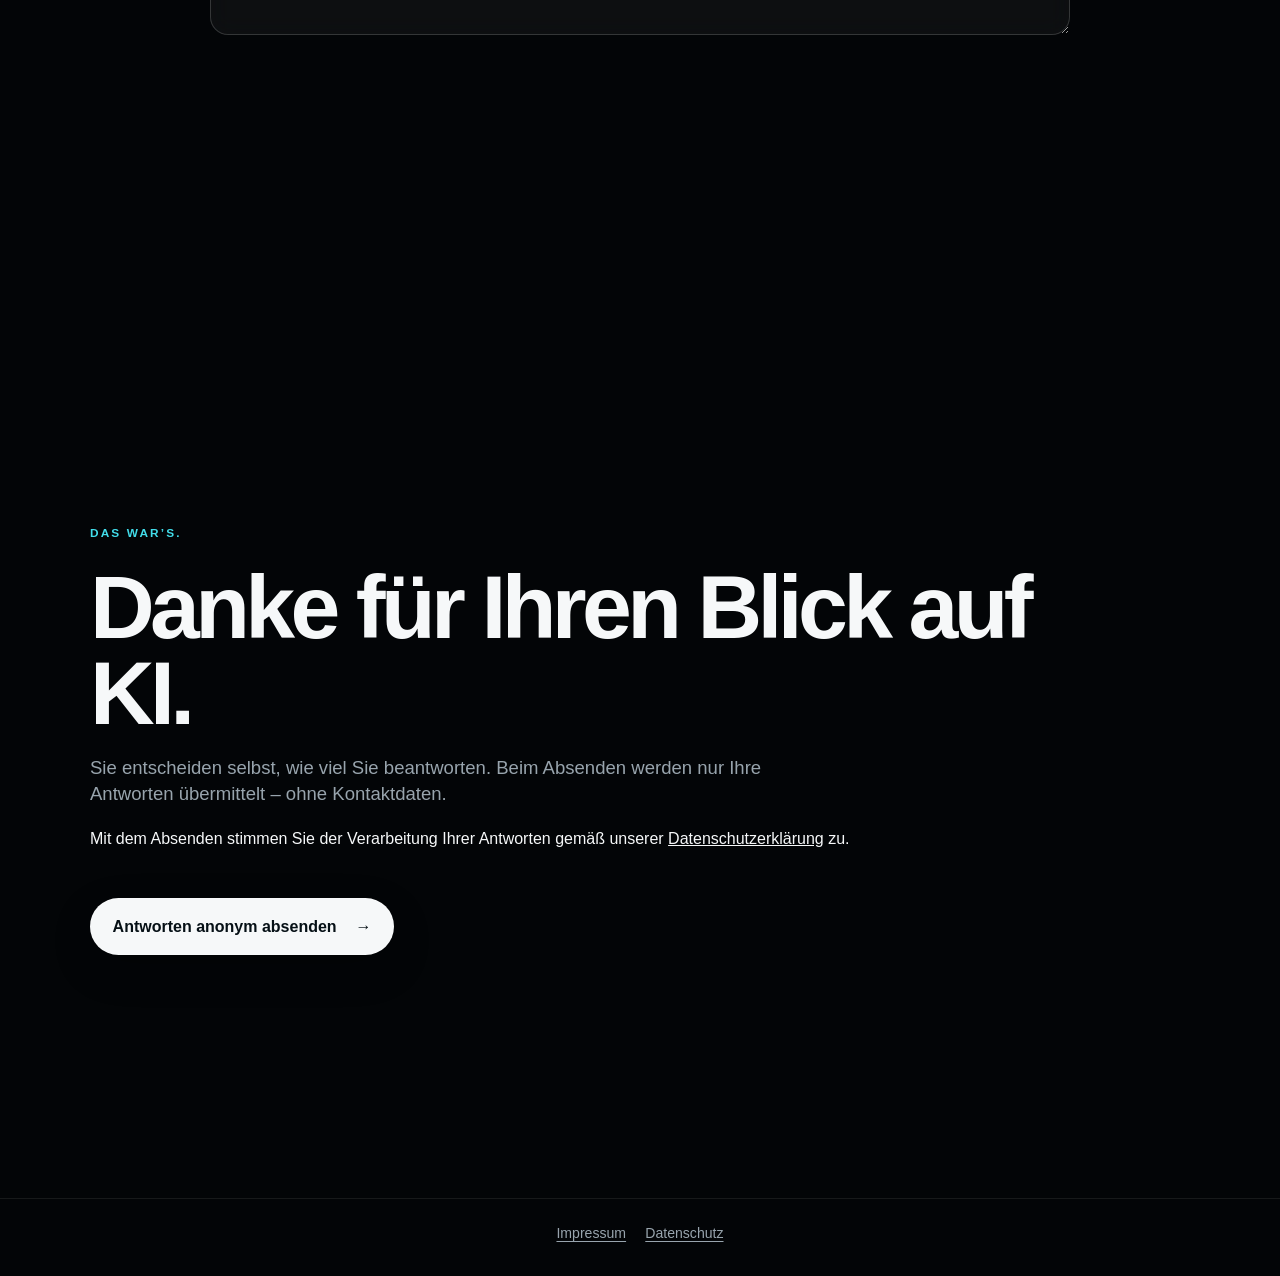
==== commit 27d9ec12: "Add privacy consent text to questionnaire submission" ====
--- a/www/q/index.html
+++ b/www/q/index.html
@@ -63,6 +63,7 @@
           <div class="eyebrow">Das war’s.</div>
           <h2>Danke für Ihren Blick auf KI.</h2>
           <p class="muted">Sie entscheiden selbst, wie viel Sie beantworten. Beim Absenden werden nur Ihre Antworten übermittelt – ohne Kontaktdaten.</p>
+          <p class="submit-consent">Mit dem Absenden stimmen Sie der Verarbeitung Ihrer Antworten gemäß unserer <a href="../datenschutz.php" target="_blank" rel="noopener">Datenschutzerklärung</a> zu.</p>
           <button class="submit-button" type="submit">Antworten anonym absenden <span>→</span></button>
           <div class="submit-state" id="submit-state" role="status" aria-live="polite"></div>
         </div>
@@ -106,6 +107,7 @@
       <div class="eyebrow">2 Minuten sind um</div>
       <h2 id="time-dialog-title">Danke für Ihre Zeit.</h2>
       <p id="time-dialog-copy">Wenn Sie noch einen Moment haben, freut sich NEROZON über jede weitere Antwort. Sie können aber auch jetzt direkt absenden.</p>
+      <p class="submit-consent">Mit dem Absenden stimmen Sie der Verarbeitung Ihrer Antworten gemäß unserer <a href="../datenschutz.php" target="_blank" rel="noopener">Datenschutzerklärung</a> zu.</p>
       <div class="time-dialog-actions">
         <button class="time-dialog-continue" id="time-dialog-continue" type="button">Weiter beantworten</button>
         <button class="time-dialog-submit" id="time-dialog-submit" type="button">Jetzt absenden <span>→</span></button>
--- a/www/q/styles.css
+++ b/www/q/styles.css
@@ -1 +1 @@
-:root{--bg:#030507;--text:#f6f8f9;--muted:#98a4ad;--line:rgba(255,255,255,.13);--accent:#42ddea;--max:1100px;--choice:#42ddea}*{box-sizing:border-box}html{scroll-behavior:smooth;background:var(--bg)}body{margin:0;background:var(--bg);color:var(--text);font-family:-apple-system,BlinkMacSystemFont,"Segoe UI",Inter,Helvetica,Arial,sans-serif;line-height:1.45}button,input,textarea{font:inherit}a{color:inherit}.hero{height:100svh;display:grid;place-items:center;position:relative;overflow:hidden;background:#020406 url('../assets/backgrounds/hero-void.svg') center/cover no-repeat}.hero::after{content:"";position:absolute;inset:0;background:radial-gradient(circle at 50% 46%,transparent 0 25%,rgba(2,4,6,.18) 50%,rgba(2,4,6,.68) 100%)}.hero-shade{position:absolute;inset:0;background:linear-gradient(180deg,rgba(0,0,0,.12),rgba(0,0,0,.04) 58%,rgba(0,0,0,.72))}.hero-logo{position:relative;z-index:2;width:min(72vw,780px);max-height:68vh;object-fit:contain;filter:drop-shadow(0 28px 70px rgba(20,191,213,.16));mix-blend-mode:screen}.scroll-cue{position:absolute;z-index:3;bottom:5vh;width:64px;height:64px;border-radius:50%;border:1px solid rgba(255,255,255,.42);background:rgba(2,6,9,.38);color:#fff;font-size:1.45rem;cursor:pointer;backdrop-filter:blur(12px);box-shadow:0 12px 35px rgba(0,0,0,.35);animation:cue 2s ease-in-out infinite}.scenic{position:relative;isolation:isolate;background-color:#030507;background-size:cover;background-position:center;background-attachment:fixed}.scenic::before{content:"";position:absolute;z-index:-1;inset:0;background:linear-gradient(90deg,rgba(3,5,7,.94) 0%,rgba(3,5,7,.78) 48%,rgba(3,5,7,.55) 100%)}.scenic-reality{background-image:url('../assets/backgrounds/section-reality.svg')}.scenic-friction{background-image:url('../assets/backgrounds/section-friction.svg')}.scenic-control{background-image:url('../assets/backgrounds/section-control.svg')}.scenic-value{background-image:url('../assets/backgrounds/section-value.svg')}.scenic-flow{background-image:url('../assets/backgrounds/section-flow.svg')}.panel{min-height:100svh;padding:12vh max(6vw,24px);display:flex;align-items:center}.content-card,.contact-inner{width:min(100%,var(--max));margin:auto}.intro h1,.submit-panel h2,.contact h2{font-size:clamp(3rem,7vw,7rem);line-height:.96;letter-spacing:-.052em;margin:.2em 0;max-width:1050px}.factline{font-size:clamp(1.2rem,2vw,1.7rem);font-weight:600;letter-spacing:.02em;color:#eef6f8}.muted{max-width:720px;color:var(--muted);font-size:clamp(1rem,1.45vw,1.2rem)}.eyebrow{text-transform:uppercase;letter-spacing:.18em;font-size:.74rem;font-weight:750;color:var(--accent);margin-bottom:1.35rem}.continue,.submit-button,.contact-button{margin-top:2rem;border:1px solid rgba(255,255,255,.22);border-radius:999px;padding:1rem 1.35rem;background:#f6f8f9;color:#061016;font-weight:750;cursor:pointer;box-shadow:0 14px 38px rgba(0,0,0,.24)}.continue span,.submit-button span,.contact-button span{margin-left:.9rem}.question-package{min-height:100svh;padding:12vh max(6vw,24px) 16vh}.chapter-intro{width:min(100%,var(--max));margin:0 auto 8vh;display:grid;grid-template-columns:auto minmax(0,1fr);gap:clamp(1.5rem,5vw,5rem);align-items:start}.package-number{font-size:clamp(4rem,10vw,9rem);font-weight:180;line-height:.82;letter-spacing:-.065em;color:rgba(255,255,255,.17)}.chapter-intro h2{font-size:clamp(2.4rem,5vw,5.2rem);line-height:.98;letter-spacing:-.047em;margin:0 0 1rem;max-width:900px}.chapter-intro p{max-width:680px;color:var(--muted);font-size:1.08rem}.questions{width:min(100%,860px);margin:auto}.question{min-height:58svh;display:flex;flex-direction:column;justify-content:center;padding:8vh 0;border-top:1px solid rgba(255,255,255,.12);opacity:.46;transform:scale(.985);transition:opacity .35s ease,transform .35s ease}.question.is-active,.question:focus-within{opacity:1;transform:scale(1)}.question-title{font-size:clamp(1.55rem,3vw,2.55rem);line-height:1.16;font-weight:650;letter-spacing:-.025em;margin:0 0 2rem;max-width:840px}.answers{display:grid;grid-template-columns:repeat(2,minmax(0,1fr));gap:.8rem}.answer{position:relative}.answer input{position:absolute;opacity:0;pointer-events:none}.answer label{min-height:64px;display:flex;align-items:center;gap:.85rem;border:1px solid rgba(255,255,255,.16);border-radius:18px;padding:1rem 1.15rem;color:#d8e1e6;background:linear-gradient(180deg,rgba(255,255,255,.065),rgba(255,255,255,.025));cursor:pointer;box-shadow:inset 0 1px rgba(255,255,255,.05),0 10px 28px rgba(0,0,0,.18);backdrop-filter:blur(12px);transition:.2s ease}.answer label:hover{border-color:rgba(255,255,255,.34);background:rgba(255,255,255,.08);transform:translateY(-1px)}.answer input:focus-visible+label{outline:2px solid #fff;outline-offset:3px}.answer input:checked+label{color:#031014;border-color:rgba(98,231,239,.8);background:linear-gradient(135deg,#58e0ec,#7ee2c0);box-shadow:0 14px 34px rgba(52,216,222,.22)}.answer-icon{width:1.7em;height:1.7em;display:grid;place-items:center;border-radius:50%;background:rgba(255,255,255,.08);font-size:1.05em}.answer input:checked+label .answer-icon{background:rgba(3,16,20,.12)}.text-answer{width:100%;min-height:116px;border:1px solid rgba(255,255,255,.16);border-radius:18px;background:rgba(255,255,255,.045);color:#fff;padding:1.15rem 1.2rem;resize:vertical;box-shadow:inset 0 1px rgba(255,255,255,.04);backdrop-filter:blur(12px)}.text-answer:focus{outline:2px solid var(--accent);outline-offset:2px}.submit-panel::before{background:linear-gradient(90deg,rgba(3,5,7,.93),rgba(3,5,7,.72),rgba(3,5,7,.5))}.finish-card{padding:5vh 0}.submit-state{margin-top:1rem;color:var(--muted)}.contact{min-height:100svh;background:#06090c;border-top:1px solid rgba(255,255,255,.09)}.contact[hidden]{display:none}.contact-inner{padding:6vh 0}.contact form{width:min(100%,720px);display:grid;gap:1.2rem;margin-top:2rem}.contact label{display:grid;gap:.55rem;font-weight:650}.contact label span{font-weight:400;color:var(--muted);font-size:.85rem}.contact textarea,.contact input{border:1px solid rgba(255,255,255,.15);border-radius:18px;background:rgba(255,255,255,.04);color:#fff;padding:1rem}.progress{position:fixed;z-index:50;top:0;left:0;width:100%;height:7px;background:rgba(255,255,255,.08);box-shadow:0 1px 0 rgba(255,255,255,.04)}.progress span{display:block;width:0;height:100%;background:linear-gradient(90deg,#479ee8,#42ddea,#72dfa0);box-shadow:0 0 20px rgba(66,221,234,.38)}.chapter-progress{position:fixed;z-index:40;right:28px;top:50%;transform:translateY(-50%);display:flex;flex-direction:column;align-items:center;gap:.35rem}.chapter-progress a{width:42px;height:42px;display:grid;place-items:center;border-radius:50%;text-decoration:none;border:1px solid rgba(255,255,255,.13);background:rgba(3,7,10,.42);backdrop-filter:blur(10px);font-size:.72rem;color:rgba(255,255,255,.46);transition:.2s ease}.chapter-progress a.is-active{color:#fff;border-color:rgba(78,220,233,.72);box-shadow:0 0 26px rgba(66,221,234,.16)}.chapter-progress i{width:1px;height:28px;background:rgba(255,255,255,.12)}.time-dialog{width:min(92vw,620px);border:1px solid rgba(255,255,255,.18);border-radius:28px;padding:0;background:rgba(6,10,14,.96);color:var(--text);box-shadow:0 28px 90px rgba(0,0,0,.55);backdrop-filter:blur(18px)}.time-dialog::backdrop{background:rgba(0,0,0,.68);backdrop-filter:blur(4px)}.time-dialog-inner{padding:clamp(1.5rem,4vw,2.75rem)}.time-dialog h2{font-size:clamp(2rem,5vw,3.8rem);line-height:1;letter-spacing:-.045em;margin:.15em 0 .5em}.time-dialog p{color:var(--muted);font-size:1.08rem;max-width:54ch}.time-dialog-actions{display:flex;flex-wrap:wrap;gap:.8rem;margin-top:2rem}.time-dialog-continue,.time-dialog-submit{min-height:48px;border-radius:999px;padding:.9rem 1.2rem;font-weight:750;cursor:pointer}.time-dialog-continue{border:1px solid rgba(255,255,255,.2);background:rgba(255,255,255,.05);color:#fff}.time-dialog-submit{border:1px solid rgba(255,255,255,.22);background:#f6f8f9;color:#061016}.time-dialog-submit span{margin-left:.65rem}.time-dialog button:focus-visible{outline:2px solid #fff;outline-offset:3px}@keyframes cue{0%,100%{transform:translateY(0)}50%{transform:translateY(8px)}}@media(max-width:900px){.scenic{background-attachment:scroll}.chapter-progress{display:none}.chapter-intro{grid-template-columns:1fr;gap:1.2rem}.package-number{font-size:4.5rem}.questions{width:100%}.question{min-height:auto;padding:9vh 0;opacity:1;transform:none}.answers{grid-template-columns:1fr}.hero-logo{width:86vw}.intro h1,.submit-panel h2,.contact h2{font-size:clamp(2.7rem,11vw,5rem)}}@media(max-width:560px){.panel,.question-package{padding-left:6vw;padding-right:6vw}.scroll-cue{width:58px;height:58px}.answer label{min-height:58px;padding:.9rem 1rem}.progress{height:6px}.time-dialog-actions{flex-direction:column}.time-dialog-actions button{width:100%}}@media(prefers-reduced-motion:reduce){html{scroll-behavior:auto}.scroll-cue{animation:none}.question,.answer label,.chapter-progress a{transition:none}}
+:root{--bg:#030507;--text:#f6f8f9;--muted:#98a4ad;--line:rgba(255,255,255,.13);--accent:#42ddea;--max:1100px;--choice:#42ddea}*{box-sizing:border-box}html{scroll-behavior:smooth;background:var(--bg)}body{margin:0;background:var(--bg);color:var(--text);font-family:-apple-system,BlinkMacSystemFont,"Segoe UI",Inter,Helvetica,Arial,sans-serif;line-height:1.45}button,input,textarea{font:inherit}a{color:inherit}.hero{height:100svh;display:grid;place-items:center;position:relative;overflow:hidden;background:#020406 url('../assets/backgrounds/hero-void.svg') center/cover no-repeat}.hero::after{content:"";position:absolute;inset:0;background:radial-gradient(circle at 50% 46%,transparent 0 25%,rgba(2,4,6,.18) 50%,rgba(2,4,6,.68) 100%)}.hero-shade{position:absolute;inset:0;background:linear-gradient(180deg,rgba(0,0,0,.12),rgba(0,0,0,.04) 58%,rgba(0,0,0,.72))}.hero-logo{position:relative;z-index:2;width:min(72vw,780px);max-height:68vh;object-fit:contain;filter:drop-shadow(0 28px 70px rgba(20,191,213,.16));mix-blend-mode:screen}.scroll-cue{position:absolute;z-index:3;bottom:5vh;width:64px;height:64px;border-radius:50%;border:1px solid rgba(255,255,255,.42);background:rgba(2,6,9,.38);color:#fff;font-size:1.45rem;cursor:pointer;backdrop-filter:blur(12px);box-shadow:0 12px 35px rgba(0,0,0,.35);animation:cue 2s ease-in-out infinite}.scenic{position:relative;isolation:isolate;background-color:#030507;background-size:cover;background-position:center;background-attachment:fixed}.scenic::before{content:"";position:absolute;z-index:-1;inset:0;background:linear-gradient(90deg,rgba(3,5,7,.94) 0%,rgba(3,5,7,.78) 48%,rgba(3,5,7,.55) 100%)}.scenic-reality{background-image:url('../assets/backgrounds/section-reality.svg')}.scenic-friction{background-image:url('../assets/backgrounds/section-friction.svg')}.scenic-control{background-image:url('../assets/backgrounds/section-control.svg')}.scenic-value{background-image:url('../assets/backgrounds/section-value.svg')}.scenic-flow{background-image:url('../assets/backgrounds/section-flow.svg')}.panel{min-height:100svh;padding:12vh max(6vw,24px);display:flex;align-items:center}.content-card,.contact-inner{width:min(100%,var(--max));margin:auto}.intro h1,.submit-panel h2,.contact h2{font-size:clamp(3rem,7vw,7rem);line-height:.96;letter-spacing:-.052em;margin:.2em 0;max-width:1050px}.factline{font-size:clamp(1.2rem,2vw,1.7rem);font-weight:600;letter-spacing:.02em;color:#eef6f8}.muted{max-width:720px;color:var(--muted);font-size:clamp(1rem,1.45vw,1.2rem)}.eyebrow{text-transform:uppercase;letter-spacing:.18em;font-size:.74rem;font-weight:750;color:var(--accent);margin-bottom:1.35rem}.continue,.submit-button,.contact-button{margin-top:2rem;border:1px solid rgba(255,255,255,.22);border-radius:999px;padding:1rem 1.35rem;background:#f6f8f9;color:#061016;font-weight:750;cursor:pointer;box-shadow:0 14px 38px rgba(0,0,0,.24)}.continue span,.submit-button span,.contact-button span{margin-left:.9rem}.question-package{min-height:100svh;padding:12vh max(6vw,24px) 16vh}.chapter-intro{width:min(100%,var(--max));margin:0 auto 8vh;display:grid;grid-template-columns:auto minmax(0,1fr);gap:clamp(1.5rem,5vw,5rem);align-items:start}.package-number{font-size:clamp(4rem,10vw,9rem);font-weight:180;line-height:.82;letter-spacing:-.065em;color:rgba(255,255,255,.17)}.chapter-intro h2{font-size:clamp(2.4rem,5vw,5.2rem);line-height:.98;letter-spacing:-.047em;margin:0 0 1rem;max-width:900px}.chapter-intro p{max-width:680px;color:var(--muted);font-size:1.08rem}.questions{width:min(100%,860px);margin:auto}.question{min-height:58svh;display:flex;flex-direction:column;justify-content:center;padding:8vh 0;border-top:1px solid rgba(255,255,255,.12);opacity:.46;transform:scale(.985);transition:opacity .35s ease,transform .35s ease}.question.is-active,.question:focus-within{opacity:1;transform:scale(1)}.question-title{font-size:clamp(1.55rem,3vw,2.55rem);line-height:1.16;font-weight:650;letter-spacing:-.025em;margin:0 0 2rem;max-width:840px}.answers{display:grid;grid-template-columns:repeat(2,minmax(0,1fr));gap:.8rem}.answer{position:relative}.answer input{position:absolute;opacity:0;pointer-events:none}.answer label{min-height:64px;display:flex;align-items:center;gap:.85rem;border:1px solid rgba(255,255,255,.16);border-radius:18px;padding:1rem 1.15rem;color:#d8e1e6;background:linear-gradient(180deg,rgba(255,255,255,.065),rgba(255,255,255,.025));cursor:pointer;box-shadow:inset 0 1px rgba(255,255,255,.05),0 10px 28px rgba(0,0,0,.18);backdrop-filter:blur(12px);transition:.2s ease}.answer label:hover{border-color:rgba(255,255,255,.34);background:rgba(255,255,255,.08);transform:translateY(-1px)}.answer input:focus-visible+label{outline:2px solid #fff;outline-offset:3px}.answer input:checked+label{color:#031014;border-color:rgba(98,231,239,.8);background:linear-gradient(135deg,#58e0ec,#7ee2c0);box-shadow:0 14px 34px rgba(52,216,222,.22)}.answer-icon{width:1.7em;height:1.7em;display:grid;place-items:center;border-radius:50%;background:rgba(255,255,255,.08);font-size:1.05em}.answer input:checked+label .answer-icon{background:rgba(3,16,20,.12)}.answer-with-text{grid-column:1/-1}.answer-detail{width:100%;min-height:82px;margin-top:.65rem;border:1px solid rgba(255,255,255,.16);border-radius:16px;background:rgba(255,255,255,.045);color:#fff;padding:.9rem 1rem;resize:vertical;backdrop-filter:blur(12px)}.answer-detail[hidden]{display:none}.answer-detail:focus{outline:2px solid var(--accent);outline-offset:2px}.text-answer{width:100%;min-height:116px;border:1px solid rgba(255,255,255,.16);border-radius:18px;background:rgba(255,255,255,.045);color:#fff;padding:1.15rem 1.2rem;resize:vertical;box-shadow:inset 0 1px rgba(255,255,255,.04);backdrop-filter:blur(12px)}.text-answer:focus{outline:2px solid var(--accent);outline-offset:2px}.submit-panel::before{background:linear-gradient(90deg,rgba(3,5,7,.93),rgba(3,5,7,.72),rgba(3,5,7,.5))}.finish-card{padding:5vh 0}.submit-state{margin-top:1rem;color:var(--muted)}.contact{min-height:100svh;background:#06090c;border-top:1px solid rgba(255,255,255,.09)}.contact[hidden]{display:none}.contact-inner{padding:6vh 0}.contact form{width:min(100%,720px);display:grid;gap:1.2rem;margin-top:2rem}.contact label{display:grid;gap:.55rem;font-weight:650}.contact label span{font-weight:400;color:var(--muted);font-size:.85rem}.contact textarea,.contact input{border:1px solid rgba(255,255,255,.15);border-radius:18px;background:rgba(255,255,255,.04);color:#fff;padding:1rem}.privacy-consent{display:flex!important;grid-template-columns:none!important;align-items:flex-start;gap:.8rem!important;font-weight:400!important;color:var(--muted);line-height:1.5}.privacy-consent input{width:20px;height:20px;min-width:20px;margin:.12rem 0 0;padding:0;accent-color:var(--accent)}.privacy-consent span{font-size:.92rem!important}.privacy-consent a{color:#dffbff;text-underline-offset:.2em}.privacy-consent input:focus-visible{outline:2px solid #fff;outline-offset:3px}.site-legal{display:flex;gap:1.2rem;justify-content:center;align-items:center;flex-wrap:wrap;padding:1.5rem 6vw 2rem;border-top:1px solid rgba(255,255,255,.08);background:#030507;color:var(--muted);font-size:.88rem}.site-legal a{text-underline-offset:.2em}.progress{position:fixed;z-index:50;top:0;left:0;width:100%;height:7px;background:rgba(255,255,255,.08);box-shadow:0 1px 0 rgba(255,255,255,.04)}.progress span{display:block;width:0;height:100%;background:linear-gradient(90deg,#479ee8,#42ddea,#72dfa0);box-shadow:0 0 20px rgba(66,221,234,.38)}.chapter-progress{position:fixed;z-index:40;right:28px;top:50%;transform:translateY(-50%);display:flex;flex-direction:column;align-items:center;gap:.35rem}.chapter-progress a{width:42px;height:42px;display:grid;place-items:center;border-radius:50%;text-decoration:none;border:1px solid rgba(255,255,255,.13);background:rgba(3,7,10,.42);backdrop-filter:blur(10px);font-size:.72rem;color:rgba(255,255,255,.46);transition:.2s ease}.chapter-progress a.is-active{color:#fff;border-color:rgba(78,220,233,.72);box-shadow:0 0 26px rgba(66,221,234,.16)}.chapter-progress i{width:1px;height:28px;background:rgba(255,255,255,.12)}.time-dialog{width:min(92vw,620px);border:1px solid rgba(255,255,255,.18);border-radius:28px;padding:0;background:rgba(6,10,14,.96);color:var(--text);box-shadow:0 28px 90px rgba(0,0,0,.55);backdrop-filter:blur(18px)}.time-dialog::backdrop{background:rgba(0,0,0,.68);backdrop-filter:blur(4px)}.time-dialog-inner{padding:clamp(1.5rem,4vw,2.75rem)}.time-dialog h2{font-size:clamp(2rem,5vw,3.8rem);line-height:1;letter-spacing:-.045em;margin:.15em 0 .5em}.time-dialog p{color:var(--muted);font-size:1.08rem;max-width:54ch}.time-dialog-actions{display:flex;flex-wrap:wrap;gap:.8rem;margin-top:2rem}.time-dialog-continue,.time-dialog-submit{min-height:48px;border-radius:999px;padding:.9rem 1.2rem;font-weight:750;cursor:pointer}.time-dialog-continue{border:1px solid rgba(255,255,255,.2);background:rgba(255,255,255,.05);color:#fff}.time-dialog-submit{border:1px solid rgba(255,255,255,.22);background:#f6f8f9;color:#061016}.time-dialog-submit span{margin-left:.65rem}.time-dialog button:focus-visible{outline:2px solid #fff;outline-offset:3px}@keyframes cue{0%,100%{transform:translateY(0)}50%{transform:translateY(8px)}}@media(max-width:900px){.scenic{background-attachment:scroll}.chapter-progress{display:none}.chapter-intro{grid-template-columns:1fr;gap:1.2rem}.package-number{font-size:4.5rem}.questions{width:100%}.question{min-height:auto;padding:9vh 0;opacity:1;transform:none}.answers{grid-template-columns:1fr}.hero-logo{width:86vw}.intro h1,.submit-panel h2,.contact h2{font-size:clamp(2.7rem,11vw,5rem)}}@media(max-width:560px){.panel,.question-package{padding-left:6vw;padding-right:6vw}.scroll-cue{width:58px;height:58px}.answer label{min-height:58px;padding:.9rem 1rem}.progress{height:6px}.time-dialog-actions{flex-direction:column}.time-dialog-actions button{width:100%}}@media(prefers-reduced-motion:reduce){html{scroll-behavior:auto}.scroll-cue{animation:none}.question,.answer label,.chapter-progress a{transition:none}}
